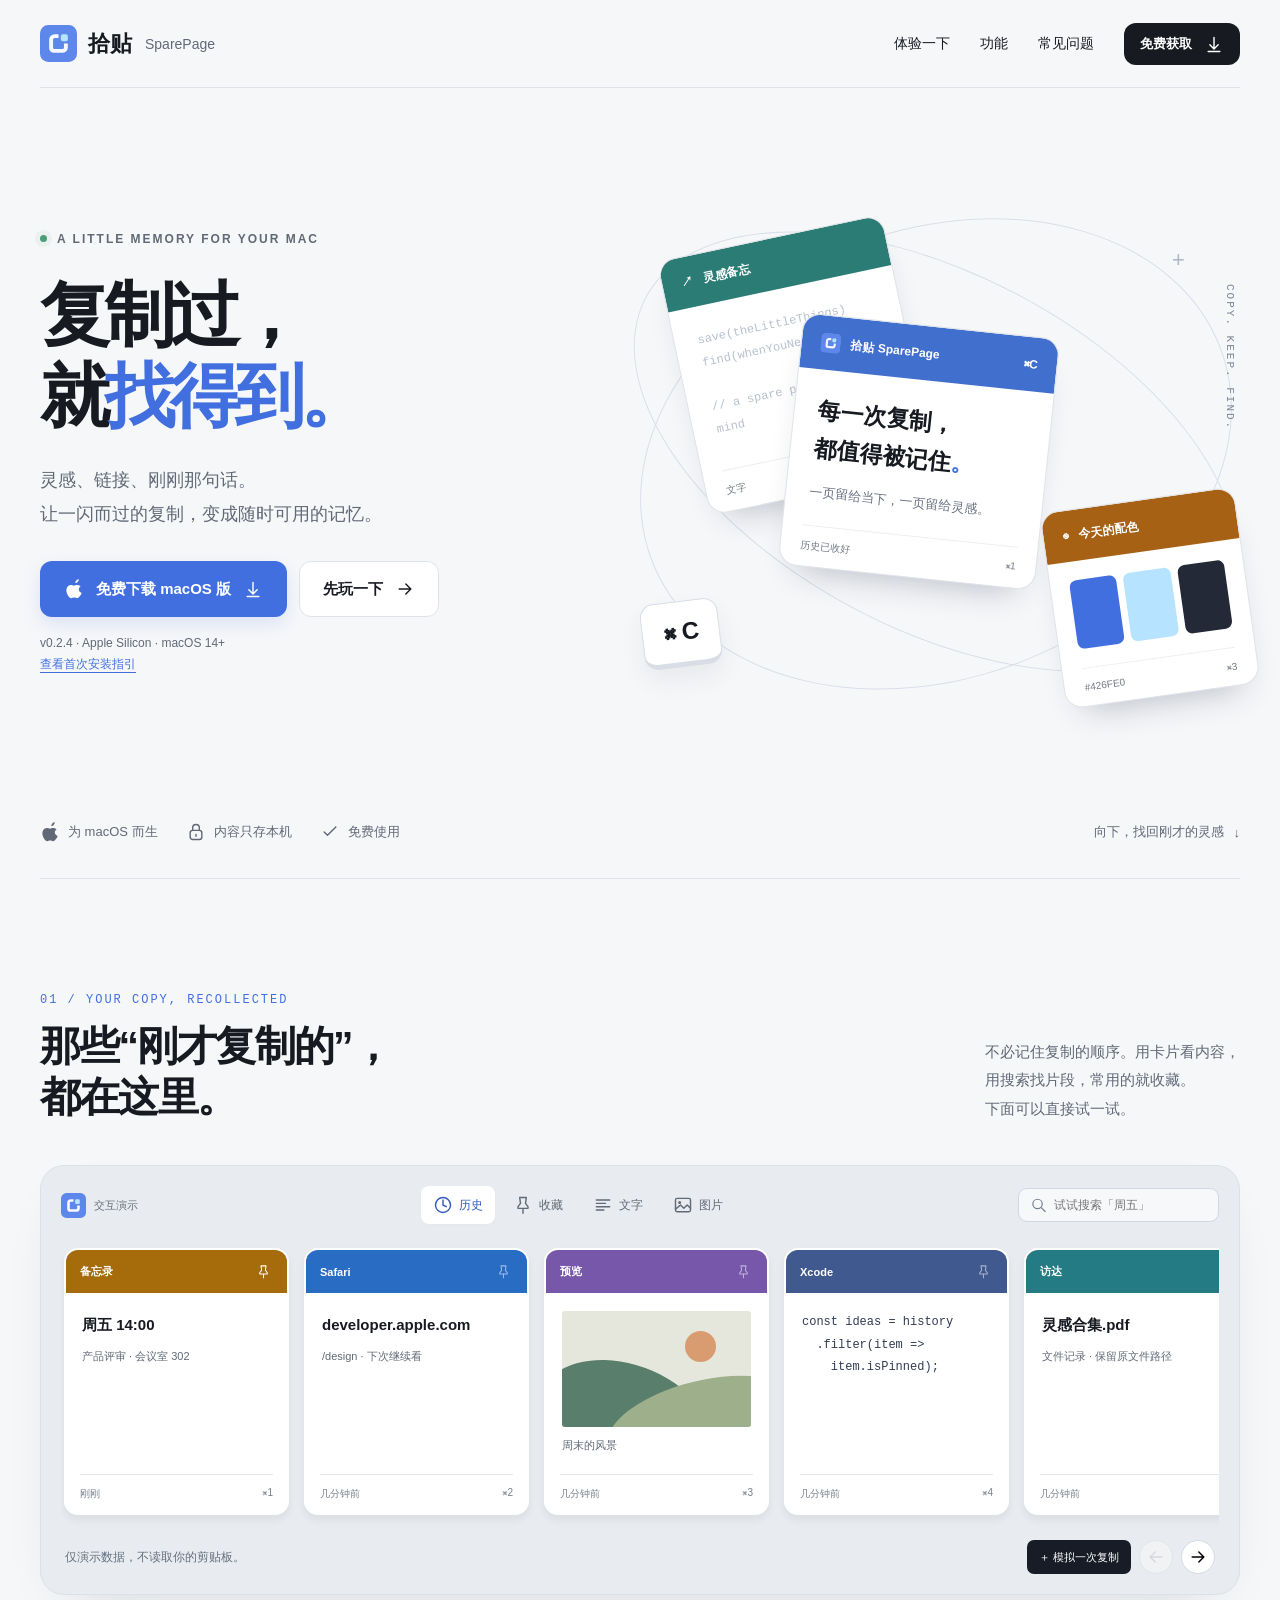
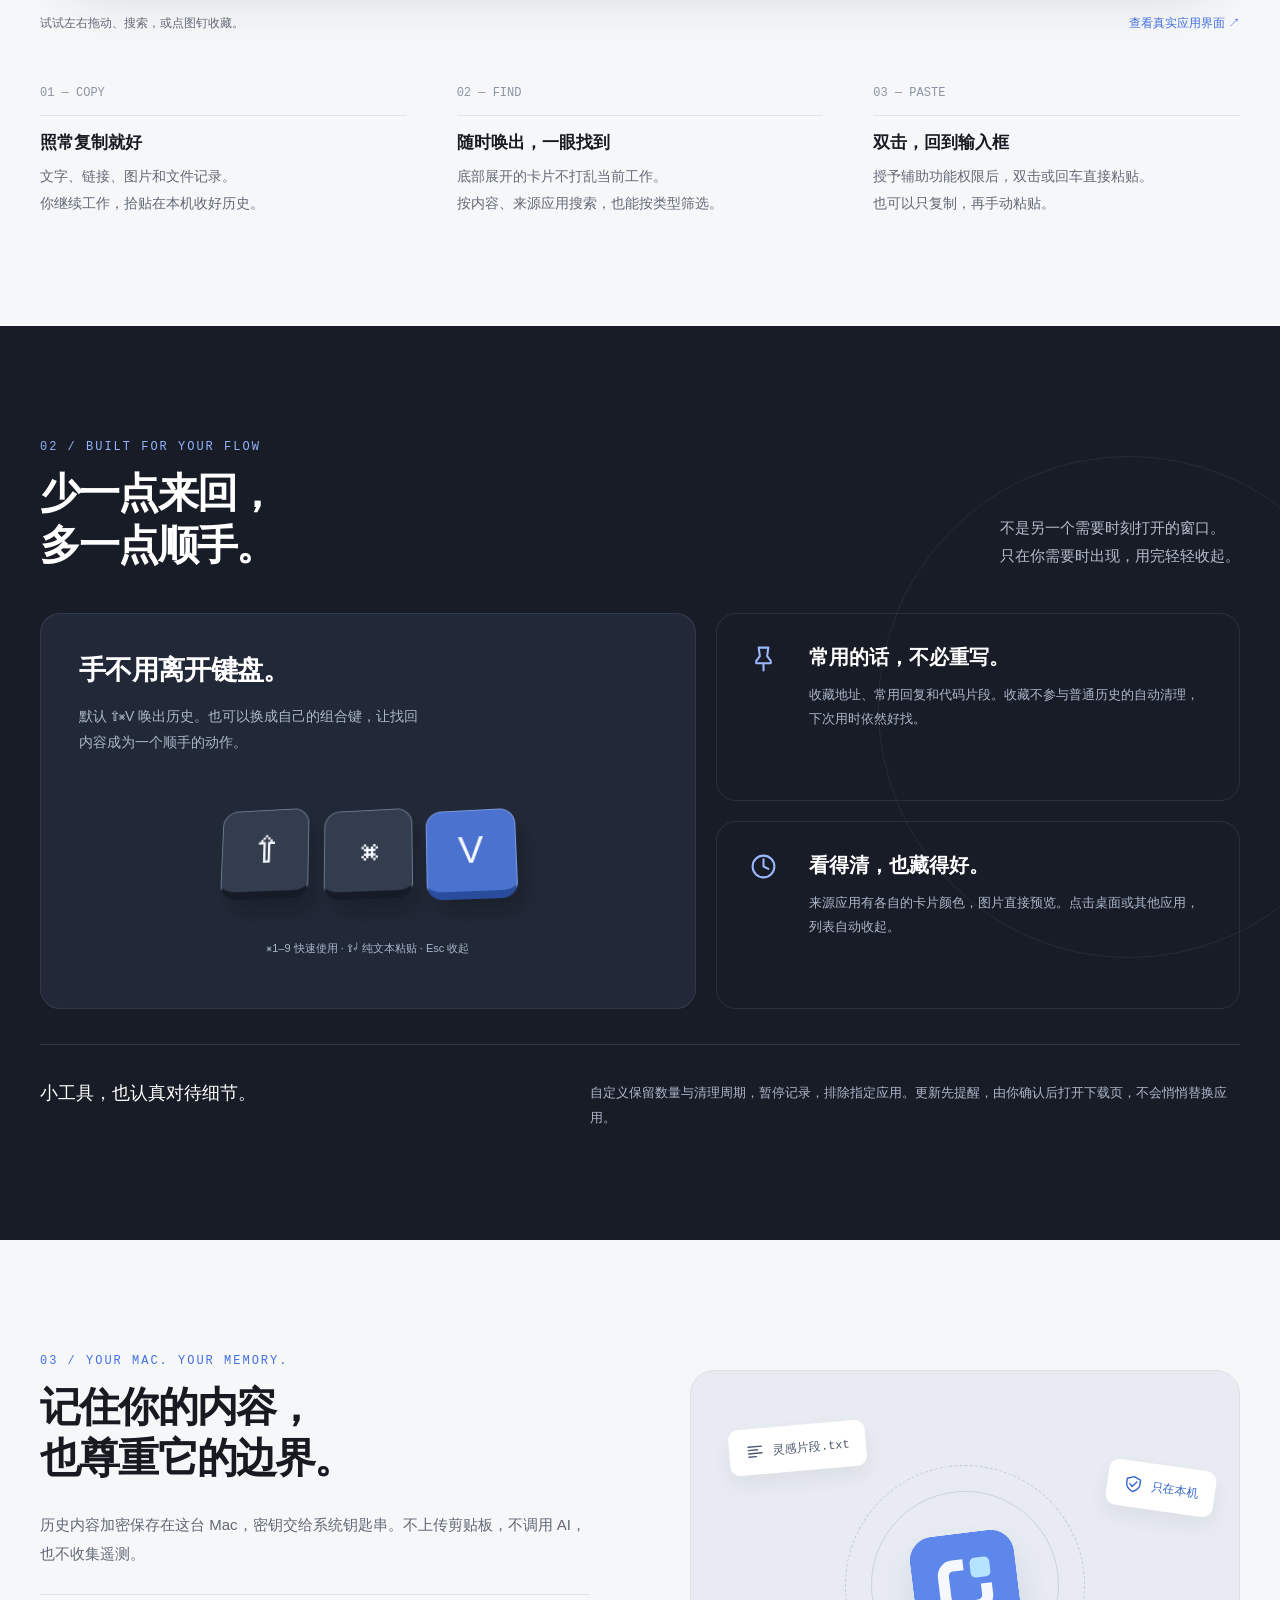
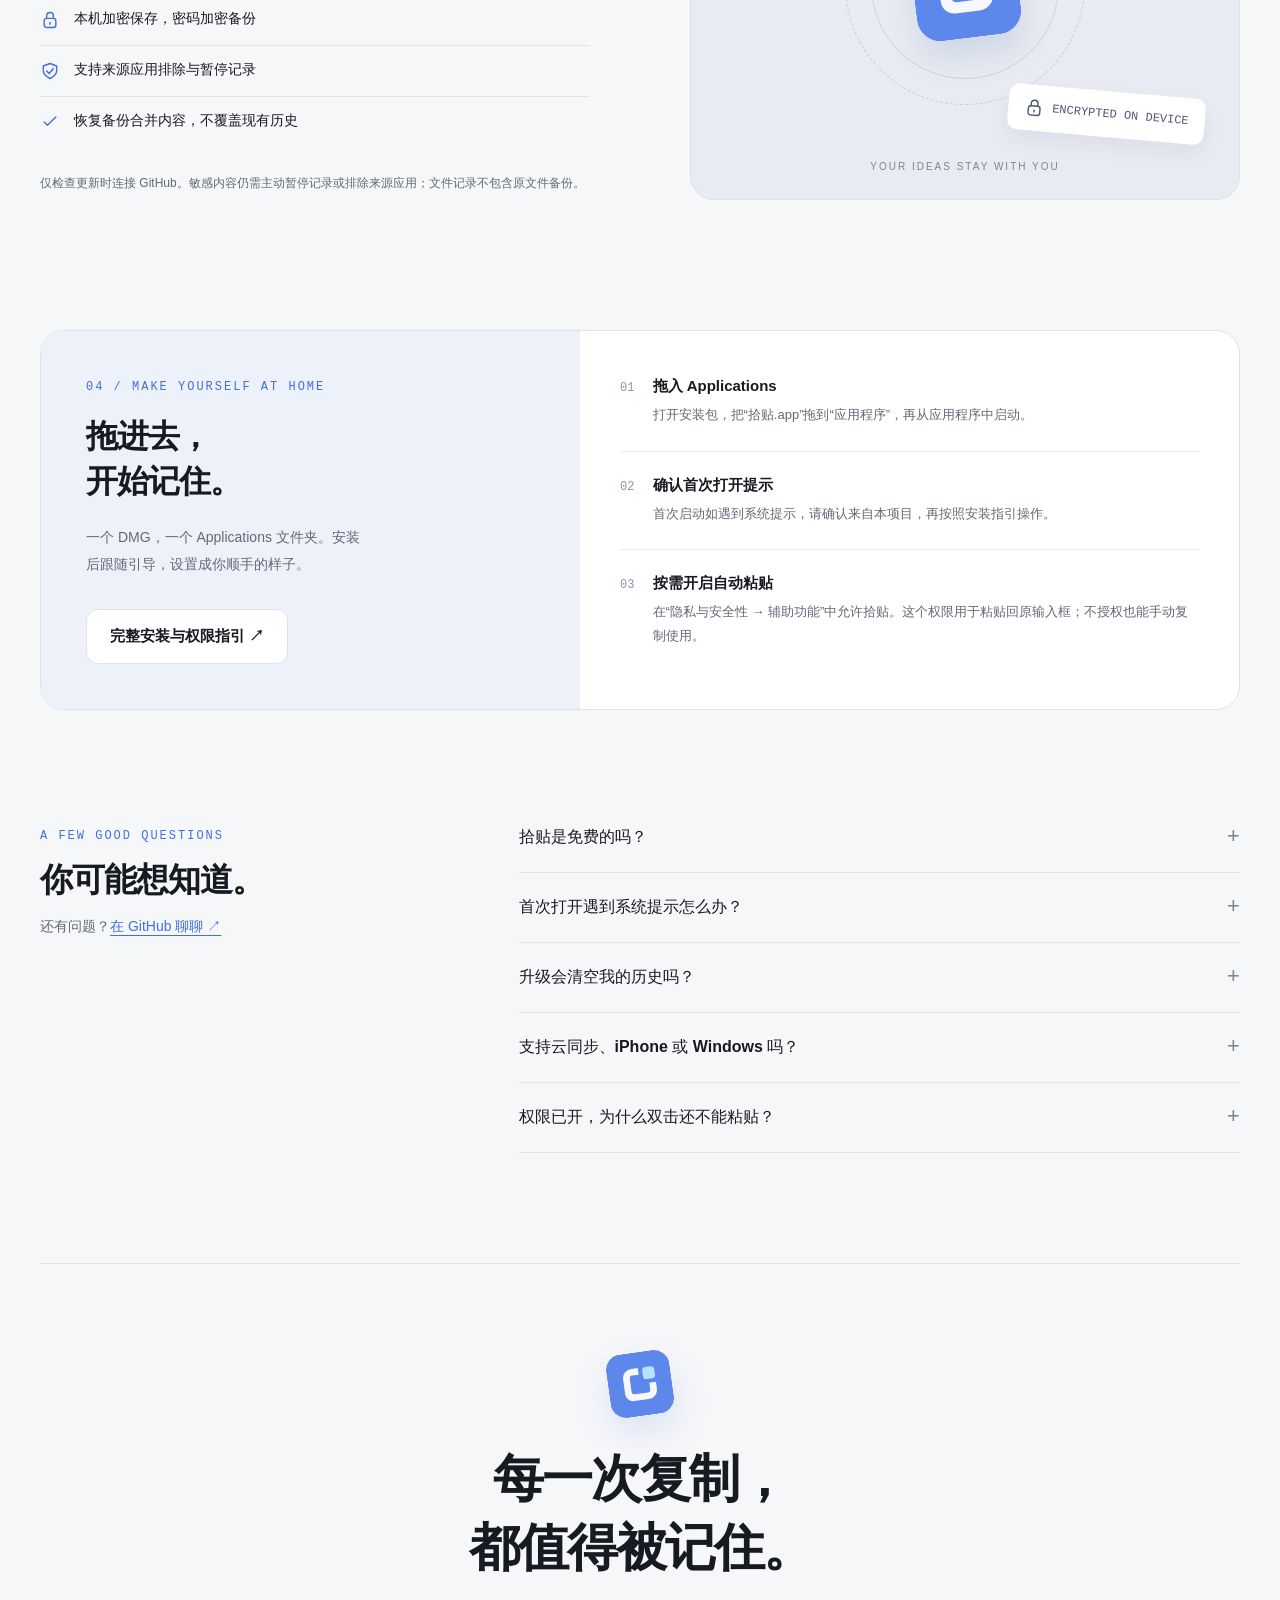
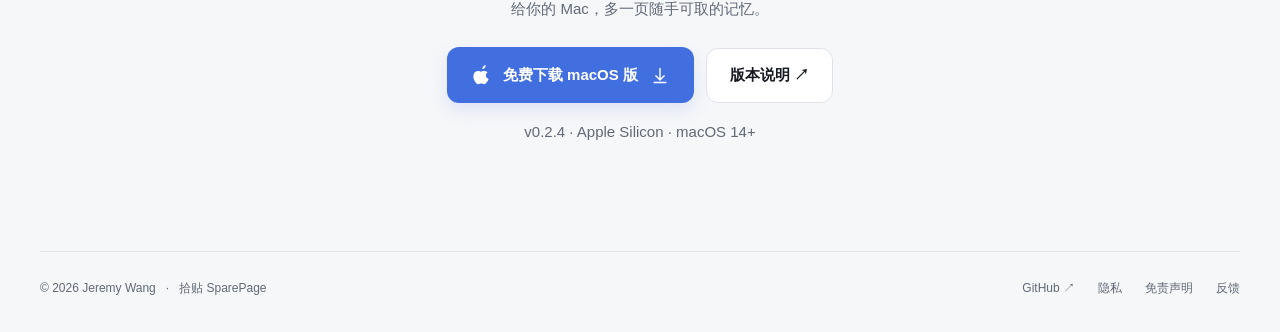
==== docs/index.html @ 0f896f2b "Organize website, brand assets and documentation into folders" ====
<!doctype html>
<html lang="zh-CN">
<head>
<meta charset="utf-8"><meta name="viewport" content="width=device-width,initial-scale=1">
<title>拾贴 SparePage — 每一次复制，都值得被记住。</title>
<meta name="description" content="拾贴 SparePage，一款免费的 macOS 剪贴板管理器。用底部卡片找回复制过的文字、链接、图片和文件，支持搜索、收藏、本机加密和快捷粘贴。">
<meta name="theme-color" content="#f6f7f9"><meta property="og:title" content="拾贴 SparePage — 复制过，就找得到。"><meta property="og:description" content="每一次复制，都值得被记住。免费的原生 macOS 剪贴板管理器。"><meta property="og:type" content="website">
<link rel="icon" type="image/svg+xml" href="./assets/brand/logo.svg">
<link rel="stylesheet" href="./assets/css/index.css">
</head>
<body>
<svg aria-hidden="true" style="position:absolute;width:0;height:0;overflow:hidden"><defs>
<symbol id="arrow" viewBox="0 0 24 24"><path d="M5 12h14m-6-6 6 6-6 6"/></symbol><symbol id="down" viewBox="0 0 24 24"><path d="M12 4v14m-5-5 5 5 5-5M5 21h14"/></symbol><symbol id="search" viewBox="0 0 24 24"><circle cx="10.5" cy="10.5" r="6.5"/><path d="m16 16 5 5"/></symbol><symbol id="pin" viewBox="0 0 24 24"><path d="m8 3 8 0-1 7 3 4v2H6v-2l3-4-1-7m4 13v6"/></symbol><symbol id="clock" viewBox="0 0 24 24"><circle cx="12" cy="12" r="9"/><path d="M12 6v6l4 2"/></symbol><symbol id="lock" viewBox="0 0 24 24"><rect x="5" y="10" width="14" height="11" rx="3"/><path d="M8 10V7a4 4 0 0 1 8 0v3m-4 5v2"/></symbol><symbol id="check" viewBox="0 0 24 24"><path d="m5 12 4 4L19 6"/></symbol><symbol id="text" viewBox="0 0 24 24"><path d="M4 6h16M4 10h11M4 14h16M4 18h9"/></symbol><symbol id="image" viewBox="0 0 24 24"><rect x="3" y="4" width="18" height="16" rx="2"/><circle cx="8" cy="9" r="1"/><path d="m3 17 6-5 4 4 4-4 4 4"/></symbol><symbol id="shield" viewBox="0 0 24 24"><path d="M12 3 4 6v6c0 5 8 9 8 9s8-4 8-9V6l-8-3Z"/><path d="m8 12 3 3 5-6"/></symbol><symbol id="apple" viewBox="0 0 24 24"><path stroke="none" fill="currentColor" d="M16.6 3.4c-.8 1-1.9 1.6-3 1.5-.1-1.2.4-2.4 1.1-3.2.8-.9 2-1.5 3-1.6.1 1.2-.3 2.4-1.1 3.3ZM20.9 17.7c-.5 1.1-.8 1.6-1.5 2.5-.9 1.3-2.1 2.9-3.7 2.9-1.3 0-1.7-.8-3.5-.8s-2.2.8-3.5.8c-1.5 0-2.7-1.5-3.6-2.8-2.6-3.7-2.9-8-1.3-10.4 1.1-1.7 2.9-2.7 4.6-2.7 1.4 0 2.4.8 3.5.8 1 0 2.7-1 4.5-.8 1.5.1 2.6.7 3.4 1.7-3 1.7-2.6 6.1 1.1 7.5Z"/></symbol></defs></svg>
<a class="skip" href="#main">跳到主要内容</a>
<header class="wrap"><nav aria-label="主导航"><a class="brand" href="#" aria-label="拾贴 SparePage 首页"><img src="./assets/brand/logo.svg" alt="" width="37" height="37">拾贴<span>SparePage</span></a><div class="nav-links"><a href="#experience">体验一下</a><a href="#features">功能</a><a href="#faq">常见问题</a><a class="button small dark" href="#download">免费获取 <svg class="icon"><use href="#down"/></svg></a></div></nav></header>
<main id="main">
<section class="wrap hero"><div><div class="eyebrow"><span class="dot"></span> A LITTLE MEMORY FOR YOUR MAC</div><h1>复制过，<br>就<em>找得到。</em></h1><p class="intro">灵感、链接、刚刚那句话。<br>让一闪而过的复制，变成随时可用的记忆。</p><div class="actions"><a class="button blue download-link" href="https://github.com/wlei24/sparepage-releases/releases/download/v0.2.4/SparePage-0.2.4-macOS-arm64.dmg"><svg class="icon"><use href="#apple"/></svg>免费下载 macOS 版<svg class="icon"><use href="#down"/></svg></a><a class="button ghost" href="#experience">先玩一下<svg class="icon"><use href="#arrow"/></svg></a></div><p class="micro">v0.2.4 · Apple Silicon · macOS 14+<br><a class="inline-link" href="#install">查看首次安装指引</a></p></div><div class="hero-art" aria-hidden="true"><div class="orbit"></div><div class="orbit two"></div><span class="cross a">+</span><span class="cross b">+</span><div class="floating-card card-back"><div class="cap">↗ &nbsp; 灵感备忘</div><div class="body">save(theLittleThings)<br>find(whenYouNeedThem)<br><br>// a spare page for your mind</div><div class="foot"><span>文字</span><span>刚刚</span></div></div><div class="floating-card card-front"><div class="cap"><img src="./assets/brand/logo.svg" alt="" width="20" height="20">拾贴 SparePage <span style="margin-left:auto">⌘C</span></div><div class="body"><strong>每一次复制，<br>都值得被记住<span class="blue-dot">。</span></strong><p>一页留给当下，一页留给灵感。</p></div><div class="foot"><span>历史已收好</span><span>⌘1</span></div></div><div class="floating-card card-color"><div class="cap">◉ &nbsp; 今天的配色</div><div class="swatches"><i></i><i></i><i></i></div><div class="foot"><span>#426FE0</span><span>⌘3</span></div></div><div class="keycap">⌘ <span>C</span></div><span class="orbit-note">COPY. KEEP. FIND.</span></div></section>
<div class="wrap hero-bottom"><div class="mini-row"><span><svg class="icon"><use href="#apple"/></svg>为 macOS 而生</span><span><svg class="icon"><use href="#lock"/></svg>内容只存本机</span><span><svg class="icon"><use href="#check"/></svg>免费使用</span></div><a class="scroll-link" href="#experience">向下，找回刚才的灵感 <span>↓</span></a></div>
<section class="wrap section" id="experience"><div class="section-head reveal"><div><span class="num">01 / YOUR COPY, RECOLLECTED</span><h2>那些“刚才复制的”，<br>都在这里。</h2></div><p>不必记住复制的顺序。用卡片看内容，<br>用搜索找片段，常用的就收藏。<br>下面可以直接试一试。</p></div>
<div class="playground reveal"><div class="demo-toolbar"><div class="demo-label"><img src="./assets/brand/logo.svg" alt="拾贴"><span>交互演示</span></div><div class="filter-group" role="group" aria-label="筛选演示记录"><button class="filter active" data-filter="all" aria-pressed="true"><svg class="icon"><use href="#clock"/></svg>历史</button><button class="filter" data-filter="pinned" aria-pressed="false"><svg class="icon"><use href="#pin"/></svg>收藏</button><button class="filter" data-filter="text" aria-pressed="false"><svg class="icon"><use href="#text"/></svg>文字</button><button class="filter" data-filter="image" aria-pressed="false"><svg class="icon"><use href="#image"/></svg>图片</button></div><label class="search"><svg class="icon"><use href="#search"/></svg><input id="demo-search" type="search" placeholder="试试搜索「周五」" aria-label="搜索演示内容" autocomplete="off"></label></div><div class="demo-track" id="demo-track" tabindex="0" aria-label="演示历史卡片，可左右滚动"></div><div class="demo-footer"><span id="demo-status" aria-live="polite">仅演示数据，不读取你的剪贴板。</span><div class="demo-next"><button class="try-copy" id="demo-copy">＋ 模拟一次复制</button><button class="round" id="demo-prev" aria-label="向左浏览卡片"><svg class="icon" style="transform:rotate(180deg)"><use href="#arrow"/></svg></button><button class="round" id="demo-next" aria-label="向右浏览卡片"><svg class="icon"><use href="#arrow"/></svg></button></div></div></div>
<div class="preview-links"><span>试试左右拖动、搜索，或点图钉收藏。</span><button class="view-image" id="show-screenshot">查看真实应用界面 ↗</button></div><div class="workflow"><div class="reveal"><div class="step-no">01 — COPY</div><h3>照常复制就好</h3><p>文字、链接、图片和文件记录。<br>你继续工作，拾贴在本机收好历史。</p></div><div class="reveal"><div class="step-no">02 — FIND</div><h3>随时唤出，一眼找到</h3><p>底部展开的卡片不打乱当前工作。<br>按内容、来源应用搜索，也能按类型筛选。</p></div><div class="reveal"><div class="step-no">03 — PASTE</div><h3>双击，回到输入框</h3><p>授予辅助功能权限后，双击或回车直接粘贴。<br>也可以只复制，再手动粘贴。</p></div></div></section>
<section class="night section" id="features"><div class="wrap"><div class="section-head reveal"><div><span class="num">02 / BUILT FOR YOUR FLOW</span><h2>少一点来回，<br>多一点顺手。</h2></div><p>不是另一个需要时刻打开的窗口。<br>只在你需要时出现，用完轻轻收起。</p></div><div class="feature-grid"><div class="feature-big reveal"><h3>手不用离开键盘。</h3><p>默认 ⇧⌘V 唤出历史。也可以换成自己的组合键，让找回内容成为一个顺手的动作。</p><div class="shortcut-art" aria-label="Shift Command V"><kbd>⇧</kbd><kbd>⌘</kbd><kbd>V</kbd></div><p class="feature-caption">⌘1–9 快速使用 · ⇧↵ 纯文本粘贴 · Esc 收起</p></div><div class="feature-small reveal"><svg class="icon"><use href="#pin"/></svg><div><h3>常用的话，不必重写。</h3><p>收藏地址、常用回复和代码片段。收藏不参与普通历史的自动清理，下次用时依然好找。</p></div></div><div class="feature-small reveal"><svg class="icon"><use href="#clock"/></svg><div><h3>看得清，也藏得好。</h3><p>来源应用有各自的卡片颜色，图片直接预览。点击桌面或其他应用，列表自动收起。</p></div></div></div><div class="privacy-row reveal"><strong>小工具，也认真对待细节。</strong><p>自定义保留数量与清理周期，暂停记录，排除指定应用。更新先提醒，由你确认后打开下载页，不会悄悄替换应用。</p></div></div></section>
<section class="wrap section story" id="privacy"><div class="reveal"><span class="num">03 / YOUR MAC. YOUR MEMORY.</span><h2>记住你的内容，<br>也尊重它的边界。</h2><p>历史内容加密保存在这台 Mac，密钥交给系统钥匙串。不上传剪贴板，不调用 AI，也不收集遥测。</p><ul><li><svg class="icon"><use href="#lock"/></svg><span>本机加密保存，密码加密备份</span></li><li><svg class="icon"><use href="#shield"/></svg><span>支持来源应用排除与暂停记录</span></li><li><svg class="icon"><use href="#check"/></svg><span>恢复备份合并内容，不覆盖现有历史</span></li></ul><p style="font-size:12px">仅检查更新时连接 GitHub。敏感内容仍需主动暂停记录或排除来源应用；文件记录不包含原文件备份。</p></div><div class="story-art reveal" aria-hidden="true"><div class="safe-ring"><img src="./assets/brand/logo.svg" alt=""></div><div class="data-chip one"><svg class="icon"><use href="#text"/></svg>灵感片段.txt</div><div class="data-chip two"><svg class="icon"><use href="#lock"/></svg>ENCRYPTED ON DEVICE</div><div class="data-chip three"><svg class="icon"><use href="#shield"/></svg>只在本机</div><span class="safe-note">YOUR IDEAS STAY WITH YOU</span></div></section>
<section class="wrap section installation" id="install"><div class="install-panel reveal"><div class="install-title"><span class="num">04 / MAKE YOURSELF AT HOME</span><h2>拖进去，<br>开始记住。</h2><p>一个 DMG，一个 Applications 文件夹。安装后跟随引导，设置成你顺手的样子。</p><a class="button ghost" href="https://github.com/wlei24/sparepage-releases#安装与权限指引" target="_blank" rel="noopener">完整安装与权限指引 ↗</a></div><div class="install-steps"><div class="install-step"><span>01</span><div><h3>拖入 Applications</h3><p>打开安装包，把“拾贴.app”拖到“应用程序”，再从应用程序中启动。</p></div></div><div class="install-step"><span>02</span><div><h3>确认首次打开提示</h3><p>首次启动如遇到系统提示，请确认来自本项目，再按照安装指引操作。</p></div></div><div class="install-step"><span>03</span><div><h3>按需开启自动粘贴</h3><p>在“隐私与安全性 → 辅助功能”中允许拾贴。这个权限用于粘贴回原输入框；不授权也能手动复制使用。</p></div></div></div></div></section>
<section class="wrap section faq" id="faq"><div class="reveal"><span class="num">A FEW GOOD QUESTIONS</span><h2>你可能想知道。</h2><p style="font-size:14px;color:var(--muted)">还有问题？<a class="inline-link" href="https://github.com/wlei24/sparepage-releases/issues" target="_blank" rel="noopener">在 GitHub 聊聊 ↗</a></p></div><div class="faq-list reveal"><details><summary>拾贴是免费的吗？</summary><p>是的，拾贴可以免费使用。你可以直接下载安装，无需注册账号。当前支持 Apple Silicon（M 系列）Mac，最低要求 macOS 14。</p></details><details><summary>首次打开遇到系统提示怎么办？</summary><p>请从本官网或项目 GitHub 下载，并按<a class="inline-link" href="https://github.com/wlei24/sparepage-releases#安装与权限指引">安装指引</a>处理系统提示。如仍无法打开，可以在 GitHub 反馈。</p></details><details><summary>升级会清空我的历史吗？</summary><p>正常升级仅替换应用，不会清理历史、收藏或设置。内容仍按你设置的保留数量和期限管理。跨电脑或重装系统时，请导出密码加密备份再恢复，不要用清理工具删除数据目录和钥匙串。</p></details><details><summary>支持云同步、iPhone 或 Windows 吗？</summary><p>目前专注于 macOS 本机使用，没有云同步、iPhone 或 Windows 版本。数据迁移可通过密码加密备份完成；文件记录中的原文件需要另行保存和迁移。</p></details><details><summary>权限已开，为什么双击还不能粘贴？</summary><p>先点击目标输入框，再唤出拾贴。确认设置中的“直接粘贴”已开，且拾贴自身显示“辅助功能已授权”。如果更新后授权状态不一致，可按<a class="inline-link" href="https://github.com/wlei24/sparepage-releases#已开启权限但双击还是没反应">排查指引</a>重新添加当前应用。部分受保护的输入框不支持模拟粘贴。</p></details></div></section>
<section class="download wrap" id="download"><img src="./assets/brand/logo.svg" alt="拾贴 Logo" width="64" height="64"><h2>每一次复制，<br>都值得被记住。</h2><p>给你的 Mac，多一页随手可取的记忆。</p><div class="actions"><a class="button blue download-link" href="https://github.com/wlei24/sparepage-releases/releases/download/v0.2.4/SparePage-0.2.4-macOS-arm64.dmg"><svg class="icon"><use href="#apple"/></svg>免费下载 macOS 版<svg class="icon"><use href="#down"/></svg></a><a class="button ghost" href="https://github.com/wlei24/sparepage-releases/releases/latest" target="_blank" rel="noopener">版本说明 ↗</a></div><p class="micro">v0.2.4 · Apple Silicon · macOS 14+</p></section>
</main><footer class="wrap footer"><span>© 2026 Jeremy Wang &nbsp; · &nbsp; 拾贴 SparePage</span><div class="footer-links"><a href="https://github.com/wlei24/sparepage-releases" target="_blank" rel="noopener">GitHub ↗</a><a href="#privacy">隐私</a><a href="https://github.com/wlei24/sparepage-releases#免责声明" target="_blank" rel="noopener">免责声明</a><a href="https://github.com/wlei24/sparepage-releases/issues" target="_blank" rel="noopener">反馈</a></div></footer>
<dialog id="screenshot-dialog" aria-labelledby="screenshot-title"><header><span id="screenshot-title">拾贴真实界面 · 独立演示数据</span><button id="close-screenshot" aria-label="关闭界面大图">关闭 ✕</button></header><img src="./assets/screenshots/feature-history.png" alt="拾贴底部历史面板，按来源应用分色显示文字、链接、文件和图片卡片" width="1919" height="339"></dialog>
<script src="./assets/js/index.js"></script>
</body></html>
---- docs/assets/css/index.css ----
:root{--paper:#f6f7f9;--ink:#171a21;--muted:#616976;--blue:#426fe0;--line:#dfe3e9;--dark:#171c26;--ease:cubic-bezier(.2,.7,.2,1)}*{box-sizing:border-box}html{scroll-behavior:smooth;scroll-padding-top:100px}html{overflow-x:hidden}body{margin:0;overflow-x:hidden;background:var(--paper);color:var(--ink);font-family:Inter,-apple-system,BlinkMacSystemFont,"SF Pro Display","PingFang SC","Microsoft YaHei",sans-serif;-webkit-font-smoothing:antialiased}a{color:inherit;text-decoration:none}button,input{font:inherit}button,a,input,summary{-webkit-tap-highlight-color:transparent}button{cursor:pointer}button:focus-visible,a:focus-visible,input:focus-visible,summary:focus-visible{outline:3px solid #8dafff;outline-offset:5px}::selection{background:#b6d3ff;color:#111}svg.icon{width:20px;height:20px;fill:none;stroke:currentColor;stroke-width:1.7;stroke-linecap:round;stroke-linejoin:round;vertical-align:middle}.wrap{width:min(1240px,calc(100% - 80px));margin:auto}.skip{position:fixed;top:-80px;left:20px;z-index:30;background:white;padding:12px}.skip:focus{top:15px}nav{height:88px;display:flex;align-items:center;justify-content:space-between;border-bottom:1px solid var(--line);gap:24px}.brand{display:flex;align-items:center;gap:11px;font-size:22px;font-weight:750;letter-spacing:-.5px}.brand img{width:37px;height:37px}.brand span{font-size:14px;letter-spacing:0;font-weight:500;color:var(--muted);margin-left:3px}.nav-links{display:flex;align-items:center;gap:30px;font-size:14px}.nav-links>a:not(.button):hover{color:var(--blue)}.button{display:inline-flex;align-items:center;justify-content:center;gap:12px;padding:17px 23px;border:1px solid transparent;border-radius:12px;font-size:15px;font-weight:650;transition:transform .2s,background .2s;white-space:nowrap}.button:hover{transform:translateY(-3px)}.button.blue{background:var(--blue);color:white;box-shadow:0 7px 18px #426fe025}.button.ghost{background:white;border-color:var(--line)}.button.small{padding:10px 15px;font-size:13px}.button.dark{background:var(--ink);color:white}.eyebrow{display:flex;align-items:center;gap:10px;font-size:12px;letter-spacing:2px;text-transform:uppercase;font-weight:650;color:var(--muted)}.dot{width:7px;height:7px;display:inline-block;border-radius:50%;background:#4d9b77;box-shadow:0 0 0 5px #4d9b7712}.hero{min-height:710px;padding:82px 0 50px;display:grid;grid-template-columns:.97fr 1.03fr;align-items:center;gap:20px}.hero h1{font-size:clamp(54px,5.5vw,82px);line-height:1.16;letter-spacing:-5px;margin:28px 0 26px;font-weight:760}.hero h1 em{font-style:normal;color:var(--blue)}.hero .intro{font-size:18px;line-height:1.9;color:var(--muted);max-width:420px;margin-bottom:30px}.actions{display:flex;align-items:center;gap:12px;flex-wrap:wrap}.micro{font-size:12px;color:var(--muted);line-height:1.7;margin-top:16px}.hero-art{position:relative;min-height:500px;isolation:isolate}.orbit{position:absolute;inset:20px 0 30px;border:1px solid #d9dfe9;border-radius:50%;transform:rotate(-20deg);z-index:-2}.orbit.two{inset:65px -25px 80px;transform:rotate(28deg)}.cross{position:absolute;color:#aeb7c7;font:22px monospace}.cross.a{top:40px;right:55px}.cross.b{bottom:45px;left:20px}.floating-card{position:absolute;background:white;border:1px solid #e0e3e9;border-radius:18px;box-shadow:0 20px 35px -20px #17243d50;overflow:hidden;width:258px;transition:transform .5s var(--ease)}.floating-card .cap{padding:17px 19px;color:white;font-size:12px;display:flex;align-items:center;gap:10px;font-weight:650}.floating-card .body{padding:23px;min-height:150px;font-size:17px;line-height:1.65}.floating-card .foot{font-size:10px;color:#727985;border-top:1px solid #eceef2;margin:0 20px;padding:13px 0;display:flex;justify-content:space-between}.card-back{top:26px;left:8%;transform:rotate(-12deg);width:230px}.card-back .cap{background:#2b7c74}.card-back .body{height:166px;color:#b6c0ce;font:12px/1.9 monospace}.card-front{top:116px;left:26%;transform:rotate(6deg);z-index:3;animation:float 7s ease-in-out infinite}.card-front .cap{background:#416fce}.card-front .body strong{font-size:23px;display:block;margin-bottom:13px}.card-front .body p{font-size:13px;margin:0;color:#687080}.card-front .body .blue-dot{color:var(--blue)}.card-color{right:-8px;bottom:12px;width:196px;transform:rotate(-8deg);z-index:4}.card-color .cap{background:#a76114}.swatches{display:flex;gap:7px;padding:19px}.swatches i{height:69px;flex:1;border-radius:7px;background:#426fe0}.swatches i:nth-child(2){background:#b6e3ff}.swatches i:nth-child(3){background:#232936}.keycap{position:absolute;bottom:42px;left:10px;z-index:5;display:flex;align-items:center;gap:7px;transform:rotate(-7deg);background:#fff;border:1px solid #d9dee6;border-bottom:5px solid #d9dee6;padding:16px 20px;border-radius:14px;box-shadow:0 12px 25px #26324712;font-size:24px;font-weight:650}.orbit-note{position:absolute;right:4px;top:75px;font:11px monospace;letter-spacing:2px;color:#7b8595;writing-mode:vertical-rl}.hero-bottom{display:flex;gap:40px;align-items:center;justify-content:space-between;padding:24px 0 36px;border-bottom:1px solid var(--line);color:var(--muted);font-size:13px}.hero-bottom .mini-row{display:flex;gap:28px}.mini-row span{display:flex;align-items:center;gap:8px}.scroll-link{display:flex;align-items:center;gap:10px}.scroll-link:hover{color:var(--blue)}.section{padding:110px 0}.section-head{display:flex;align-items:end;justify-content:space-between;gap:30px;margin-bottom:42px}.section-head h2,.story h2{font-size:clamp(32px,3.2vw,48px);letter-spacing:-1.8px;line-height:1.25;margin:14px 0 0}.section-head p{color:var(--muted);line-height:1.9;font-size:15px;max-width:360px;margin:0}.num{font:12px monospace;color:var(--blue);letter-spacing:2px}.playground{background:#e8ebef;border:1px solid #dce1e8;border-radius:24px;padding:20px;box-shadow:0 22px 55px -35px #1c2a4540}.demo-toolbar{display:flex;align-items:center;justify-content:space-between;gap:15px;margin-bottom:20px}.demo-label{display:flex;align-items:center;gap:8px;color:#68717f;font-size:11px;white-space:nowrap}.demo-label img{width:25px;height:25px}.filter-group{display:flex;align-items:center;gap:6px}.filter{border:0;background:transparent;color:#616a77;padding:9px 12px;border-radius:8px;font-size:12px;display:inline-flex;align-items:center;gap:6px}.filter.active{background:white;color:#315bc0;box-shadow:0 2px 4px #00000004}.search{background:#f7f8fa;border:1px solid #d1d8e3;border-radius:9px;display:flex;align-items:center;padding:0 11px;gap:7px;color:#758092;max-width:210px}.search input{background:none;border:0;outline:none;min-width:0;width:100%;padding:9px 0;font-size:12px;color:var(--ink)}.demo-track{display:flex;gap:15px;overflow-x:auto;scrollbar-width:none;cursor:grab;padding:4px 3px 17px;min-height:270px;user-select:none;touch-action:pan-x}.demo-track::-webkit-scrollbar{display:none}.demo-track.dragging{cursor:grabbing}.demo-card{flex:0 0 225px;background:white;border-radius:14px;overflow:hidden;box-shadow:0 5px 9px #151a2510;display:flex;flex-direction:column;border:2px solid transparent;transition:transform .2s,border-color .2s;position:relative}.demo-card:hover{transform:translateY(-3px);border-color:var(--card)}.demo-card.hidden{display:none}.demo-cap{padding:12px 14px;background:var(--card);color:white;font-size:11px;display:flex;justify-content:space-between;align-items:center;font-weight:650}.pin{background:none;border:0;padding:2px;color:inherit;opacity:.55;display:flex;align-items:center}.pin[aria-pressed=true]{opacity:1}.pin .icon{width:15px;height:15px}.demo-body{padding:18px 16px;flex:1;min-height:155px;font-size:15px;line-height:1.8;overflow-wrap:anywhere}.demo-body small{font-size:11px;color:var(--muted);display:block;margin-top:9px}.demo-body pre{font:12px/1.85 ui-monospace,SFMono-Regular,monospace;margin:0;white-space:pre-wrap;color:#323b53}.demo-foot{margin:0 14px;padding:12px 0;border-top:1px solid #e4e7ec;font-size:10px;color:#77808a;display:flex;justify-content:space-between}.demo-footer{display:flex;justify-content:space-between;align-items:center;gap:20px;font-size:12px;color:#647080;padding:8px 4px 0}.demo-next{display:flex;gap:8px}.round{width:34px;height:34px;background:white;border:1px solid #d4dbe5;border-radius:50%;display:grid;place-items:center}.round:disabled{opacity:.35;cursor:default}.demo-empty{margin:auto;text-align:center;font-size:14px;color:var(--muted);padding:50px 0}.try-copy{border:0;background:var(--dark);color:white;font-size:11px;border-radius:7px;padding:8px 12px}.preview-links{display:flex;justify-content:space-between;align-items:center;margin-top:20px;font-size:12px;color:var(--muted)}.preview-links a{display:flex;gap:7px;align-items:center;color:var(--blue)}.workflow{display:grid;grid-template-columns:repeat(3,1fr);gap:50px;margin-top:54px}.workflow h3{font-size:17px;margin:15px 0 9px}.workflow p{font-size:14px;color:var(--muted);line-height:1.9;margin:0}.step-no{font:12px monospace;color:#8a94a3;border-bottom:1px solid var(--line);padding-bottom:15px}.night{background:var(--dark);color:white;position:relative;overflow:hidden}.night:before{content:"";position:absolute;right:-100px;top:130px;width:500px;height:500px;border:1px solid #ffffff10;border-radius:50%;pointer-events:none}.night .eyebrow{color:#a9b2c2}.night .section-head p{color:#b6becd}.night .num{color:#94b2ff}.feature-grid{display:grid;grid-template-columns:1.25fr 1fr;gap:20px}.feature-big{border:1px solid #ffffff15;background:#212837;border-radius:20px;padding:38px;grid-row:span 2;overflow:hidden}.feature-big h3{font-size:27px;margin:0 0 15px;letter-spacing:-.7px}.feature-big p{font-size:14px;line-height:1.9;color:#adb8ca;max-width:340px}.shortcut-art{display:flex;gap:13px;justify-content:center;align-items:center;padding:38px 0 24px;perspective:900px}.shortcut-art kbd{display:grid;place-items:center;width:90px;height:92px;background:#343d4e;border:1px solid #69778f;border-bottom:8px solid #151c28;color:#f7f9ff;border-radius:16px;font:38px -apple-system,sans-serif;transform:rotateX(15deg) rotateY(-10deg);box-shadow:8px 15px 20px #0003;transition:transform .25s}.shortcut-art:hover kbd{transform:translateY(-8px) rotateX(0deg)}.shortcut-art kbd:last-child{background:#4a72ce;border-color:#7c9ae0;border-bottom-color:#294c9c}.feature-caption{font-size:11px!important;text-align:center;max-width:none!important;margin-top:14px!important;color:#aab7cb!important}.feature-small{padding:30px 32px;border:1px solid #ffffff15;border-radius:20px;display:grid;grid-template-columns:40px 1fr;gap:20px}.feature-small>svg{color:#9bb8ff;width:29px!important;height:29px!important}.feature-small h3{font-size:20px;margin:0 0 12px}.feature-small p{font-size:13px;color:#adb8ca;line-height:1.9;margin:0}.privacy-row{display:flex;align-items:start;justify-content:space-between;gap:40px;border-top:1px solid #ffffff20;padding-top:36px;margin-top:35px}.privacy-row strong{font-size:18px;font-weight:550;white-space:nowrap}.privacy-row p{font-size:13px;line-height:1.9;color:#adb8ca;max-width:650px;margin:0}.story{display:grid;grid-template-columns:1fr 1fr;gap:100px;align-items:center}.story p{color:var(--muted);font-size:15px;line-height:1.95;margin:25px 0}.story ul{list-style:none;padding:0;margin:26px 0 0}.story li{padding:15px 0;border-top:1px solid var(--line);display:flex;gap:14px;font-size:14px}.story li svg{color:var(--blue);flex-shrink:0}.story-art{background:#e8ebf1;border:1px solid #dde2ea;min-height:430px;border-radius:24px;display:flex;align-items:center;justify-content:center;position:relative;overflow:hidden}.safe-ring{width:240px;height:240px;border:1px dashed #c0cadb;border-radius:50%;display:grid;place-items:center;position:relative}.safe-ring:before{content:"";position:absolute;inset:25px;border:1px solid #cbd3e0;border-radius:50%}.safe-ring img{width:105px;height:105px;box-shadow:0 18px 30px #3e65ba25;border-radius:24px;transform:rotate(-7deg)}.data-chip{position:absolute;display:flex;align-items:center;gap:8px;background:white;padding:13px 16px;border-radius:10px;box-shadow:0 9px 20px #182c5010;font:12px ui-monospace,monospace;color:#4d5970}.data-chip.one{top:54px;left:38px;transform:rotate(-5deg)}.data-chip.two{right:34px;bottom:62px;transform:rotate(5deg)}.data-chip.three{top:94px;right:24px;transform:rotate(8deg);color:#3667cc}.safe-note{position:absolute;bottom:27px;font-size:10px;color:#7b8597;letter-spacing:2px}.installation{padding-top:0}.install-panel{display:grid;grid-template-columns:.9fr 1.1fr;background:white;border:1px solid var(--line);border-radius:24px;overflow:hidden}.install-title{padding:45px;background:#edf1fa}.install-title h2{font-size:32px;letter-spacing:-1px;line-height:1.4;margin:20px 0}.install-title p{font-size:14px;line-height:1.9;color:var(--muted);max-width:280px}.install-title .button{margin-top:18px}.install-steps{padding:22px 40px}.install-step{display:flex;gap:18px;padding:24px 0;border-bottom:1px solid #e8ebf0}.install-step:last-child{border:0}.install-step>span{font:12px monospace;color:#8996ad;padding-top:4px}.install-step h3{font-size:15px;margin:0 0 7px}.install-step p{font-size:13px;line-height:1.8;color:var(--muted);margin:0}.inline-link{color:var(--blue);text-decoration:underline;text-underline-offset:4px}.faq{display:grid;grid-template-columns:.7fr 1.3fr;gap:90px;padding-top:5px}.faq h2{font-size:33px;letter-spacing:-1px;margin:15px 0}.faq-list details{border-bottom:1px solid var(--line);padding:22px 0}.faq-list details:first-child{padding-top:0}.faq-list summary{font-size:16px;font-weight:580;cursor:pointer;list-style:none;display:flex;align-items:center;justify-content:space-between;gap:22px}.faq-list summary::-webkit-details-marker{display:none}.faq-list summary:after{content:"+";font:22px monospace;color:#7b8799}.faq-list details[open] summary:after{content:"−"}.faq-list p{font-size:14px;line-height:1.9;color:var(--muted);max-width:600px;margin:16px 0 0}.download{padding:88px 0 78px;text-align:center;border-top:1px solid var(--line);position:relative;overflow:hidden}.download>img{width:64px;height:64px;transform:rotate(-8deg);box-shadow:0 15px 35px #426fe025;border-radius:16px}.download h2{font-size:clamp(36px,4vw,58px);letter-spacing:-2px;margin:25px 0 17px}.download p{font-size:15px;color:var(--muted);margin-bottom:28px}.download .actions{justify-content:center}.footer{border-top:1px solid var(--line);padding:28px 0 35px;display:flex;align-items:center;justify-content:space-between;gap:20px;font-size:12px;color:var(--muted)}.footer-links{display:flex;gap:23px}.footer a:hover{color:var(--blue)}.reveal{opacity:1}.js-motion .reveal{opacity:0;transform:translateY(22px);transition:opacity .7s var(--ease),transform .7s var(--ease)}.js-motion .reveal.in{opacity:1;transform:none}dialog{max-width:min(94vw,1400px);border:1px solid #d5dce7;border-radius:16px;padding:18px;background:#f7f8fa;box-shadow:0 30px 100px #0005}dialog::backdrop{background:#101827b8;backdrop-filter:blur(8px)}dialog img{display:block;max-width:100%;height:auto;margin:18px 0 5px}dialog header{display:flex;align-items:center;justify-content:space-between;font-size:13px;gap:30px}dialog header button{border:0;border-radius:8px;padding:7px;background:#e4e9f1;color:#303b50}.view-image{border:0;background:transparent;color:var(--blue);font-size:12px;cursor:pointer;padding:0}.landscape{width:100%;height:116px;background:#e6e7dc;position:relative;overflow:hidden;border-radius:3px}.landscape:before{content:"";width:170px;height:105px;background:#597f6c;position:absolute;border-radius:55% 60% 0 0;bottom:-42px;left:-22px;transform:rotate(16deg)}.landscape:after{content:"";width:190px;height:80px;background:#9eaf8b;position:absolute;right:-45px;bottom:-34px;border-radius:70% 80% 0 0;transform:rotate(-16deg)}.sun{position:absolute;right:35px;top:20px;width:31px;height:31px;border-radius:50%;background:#d99c70}@keyframes float{0%,100%{transform:translateY(0) rotate(6deg)}50%{transform:translateY(-12px) rotate(4deg)}}@media(min-width:1500px){.hero h1{font-size:82px}}@media(max-width:1050px){.wrap{width:calc(100% - 48px)}.hero{min-height:640px;padding-top:55px;gap:0}.hero h1{font-size:62px}.hero-art{transform:scale(.85);transform-origin:center right;margin-left:-60px}.hero .intro{font-size:16px}.story{gap:45px}.nav-links{gap:20px}.feature-big{padding:28px}.feature-small{padding:25px}.demo-label span{display:none}}@media(max-width:760px){.wrap{width:calc(100% - 36px)}nav{height:74px}.brand{font-size:20px}.brand span{display:none}.nav-links{gap:14px}.nav-links>a:not(.button){display:none}.hero{display:block;padding-top:50px;min-height:0}.hero h1{font-size:62px;letter-spacing:-3px;margin-top:22px}.hero .intro{max-width:440px;font-size:16px}.hero-art{height:455px;min-height:455px;max-width:500px;margin:20px auto -15px;transform:scale(.92);transform-origin:center}.hero-bottom{font-size:11px;padding:18px 0 24px;gap:20px}.hero-bottom .mini-row{gap:18px;flex-wrap:wrap}.scroll-link{display:none}.section{padding:72px 0}.section-head{display:block;margin-bottom:28px}.section-head p{margin-top:20px}.section-head h2,.story h2{font-size:34px;letter-spacing:-1px}.demo-toolbar{flex-wrap:wrap;gap:12px}.demo-label{display:none}.filter-group{order:2;width:100%;justify-content:center}.filter{padding:8px 9px;white-space:nowrap}.filter .icon{flex-shrink:0;width:17px;height:17px}.search{max-width:none;width:100%;height:40px}.playground{padding:14px;border-radius:18px}.demo-card{flex-basis:218px}.demo-footer{font-size:10px;gap:12px;display:grid;grid-template-columns:1fr auto}.demo-footer>span{grid-column:1/-1}.try-copy{justify-self:start;white-space:nowrap}.demo-footer>span{max-width:190px;line-height:1.6}.preview-links{font-size:11px;gap:12px}.workflow{grid-template-columns:1fr;gap:26px;margin-top:38px}.step-no{padding-bottom:10px}.workflow h3{margin-top:12px}.feature-grid{grid-template-columns:1fr}.feature-big{grid-row:auto;padding:28px}.feature-small{padding:25px}.shortcut-art{padding:25px 0 15px}.shortcut-art kbd{width:76px;height:80px;font-size:32px}.privacy-row{display:block;margin-top:26px;padding-top:26px}.privacy-row p{margin-top:15px}.story{display:flex;flex-direction:column-reverse;gap:35px}.story-art{width:100%;min-height:350px}.story li{font-size:13px}.install-panel{grid-template-columns:1fr}.installation{padding-top:0}.install-title{padding:30px}.install-title h2{font-size:29px}.install-steps{padding:10px 25px}.faq{display:block;padding-top:0}.faq-list{margin-top:30px}.faq-list summary{font-size:15px}.download{padding:60px 0}.download h2{font-size:36px;letter-spacing:-1.5px}.footer{display:block;font-size:11px;line-height:1.8}.footer-links{margin-top:16px;gap:20px;flex-wrap:wrap}.data-chip.one{left:18px}.data-chip.two{right:16px}.data-chip.three{right:12px}.eyebrow{font-size:10px}.button{padding:15px 19px;font-size:14px}}@media(max-width:380px){.hero h1{font-size:53px}.hero-art{transform:scale(.8);margin-left:-20px;margin-right:-20px}.hero-bottom .mini-row{gap:12px}.filter{padding:8px 9px}.shortcut-art{gap:9px}}@media(prefers-reduced-motion:reduce){html{scroll-behavior:auto}*,*:before,*:after{animation:none!important;transition:none!important}.js-motion .reveal{opacity:1;transform:none}}
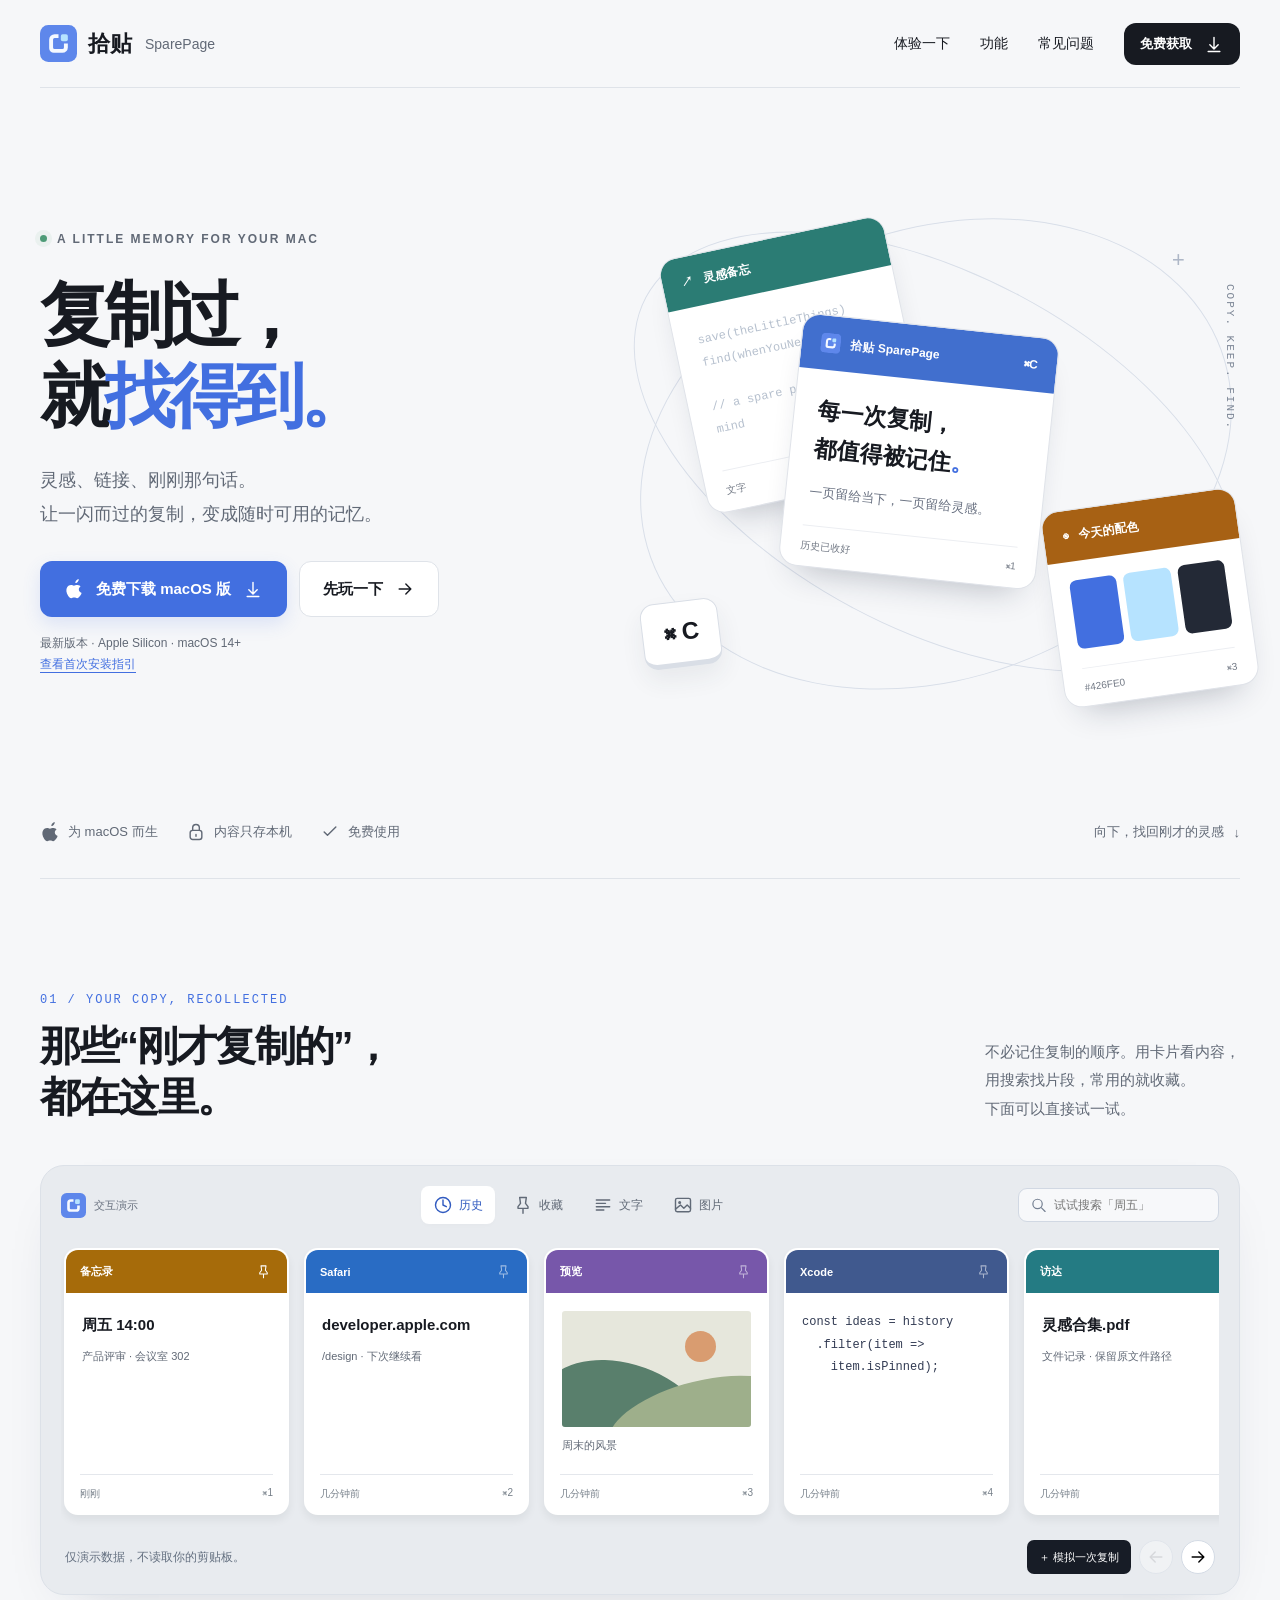
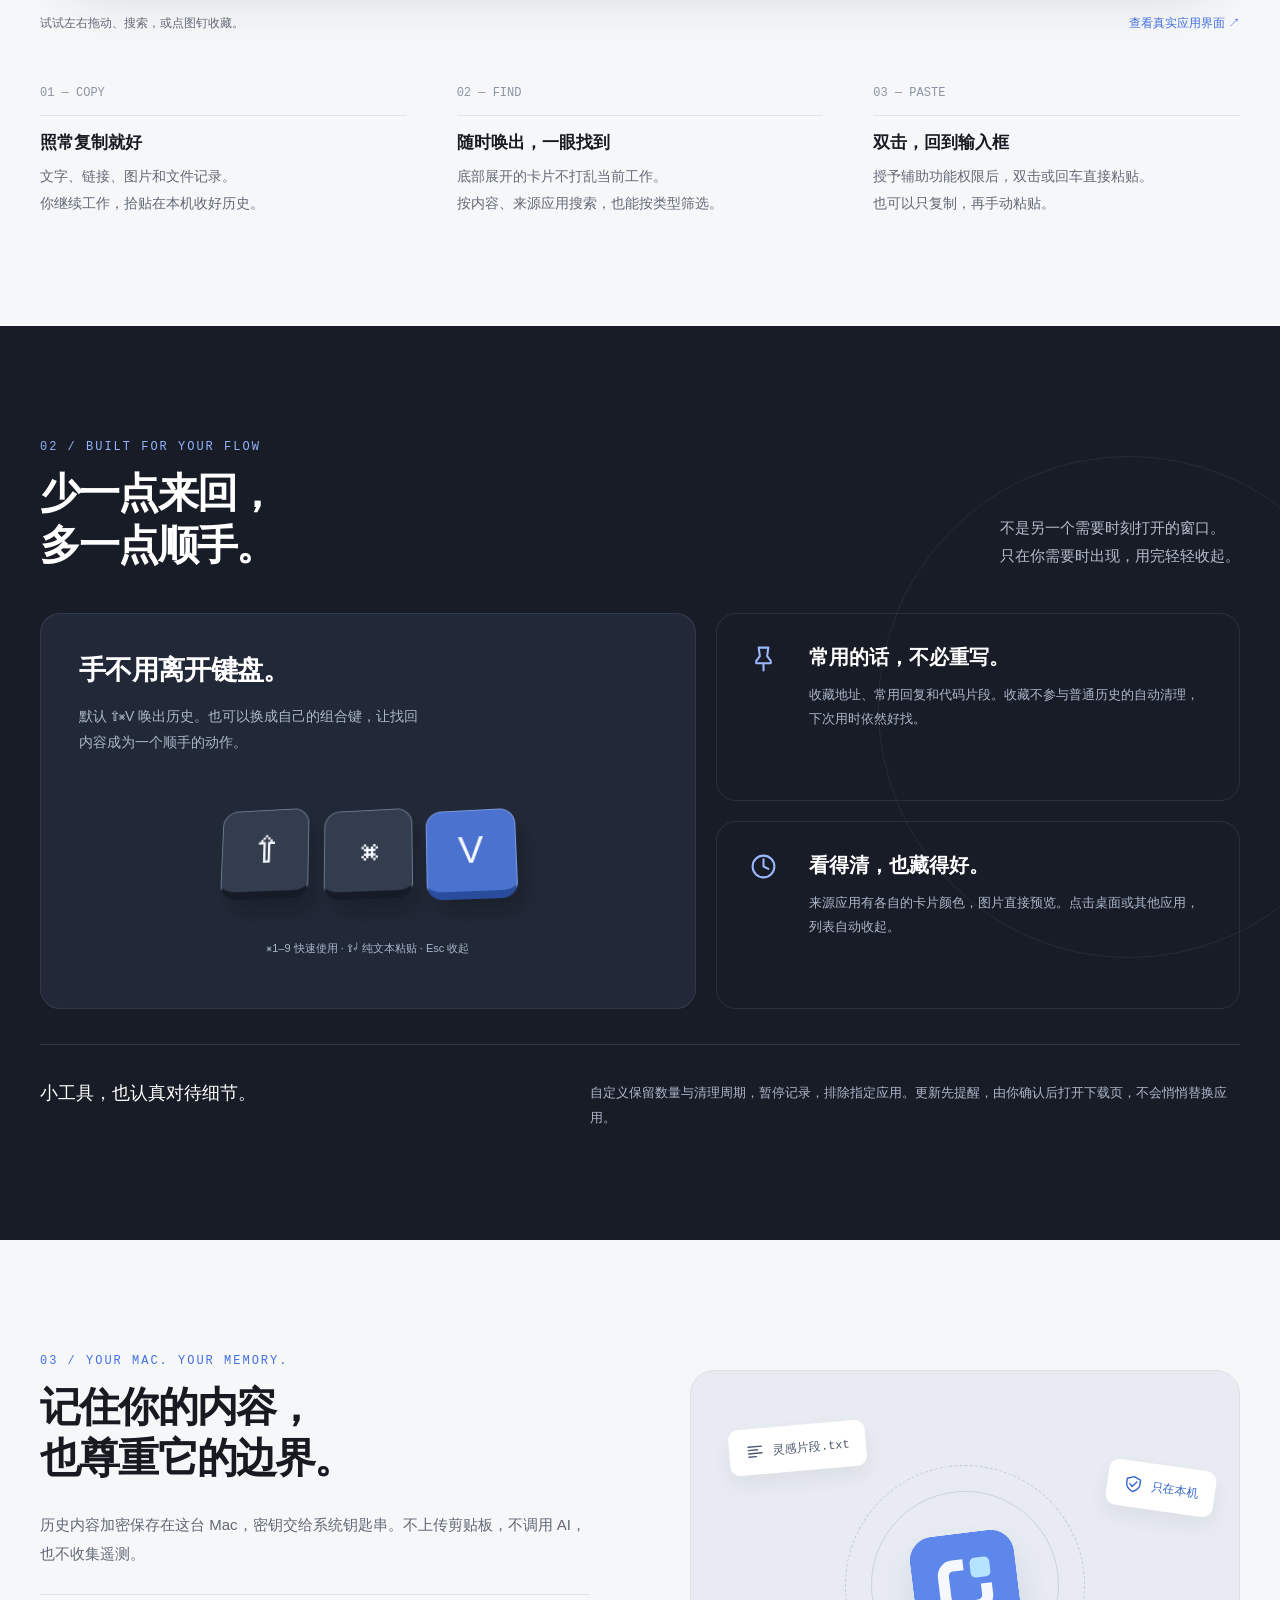
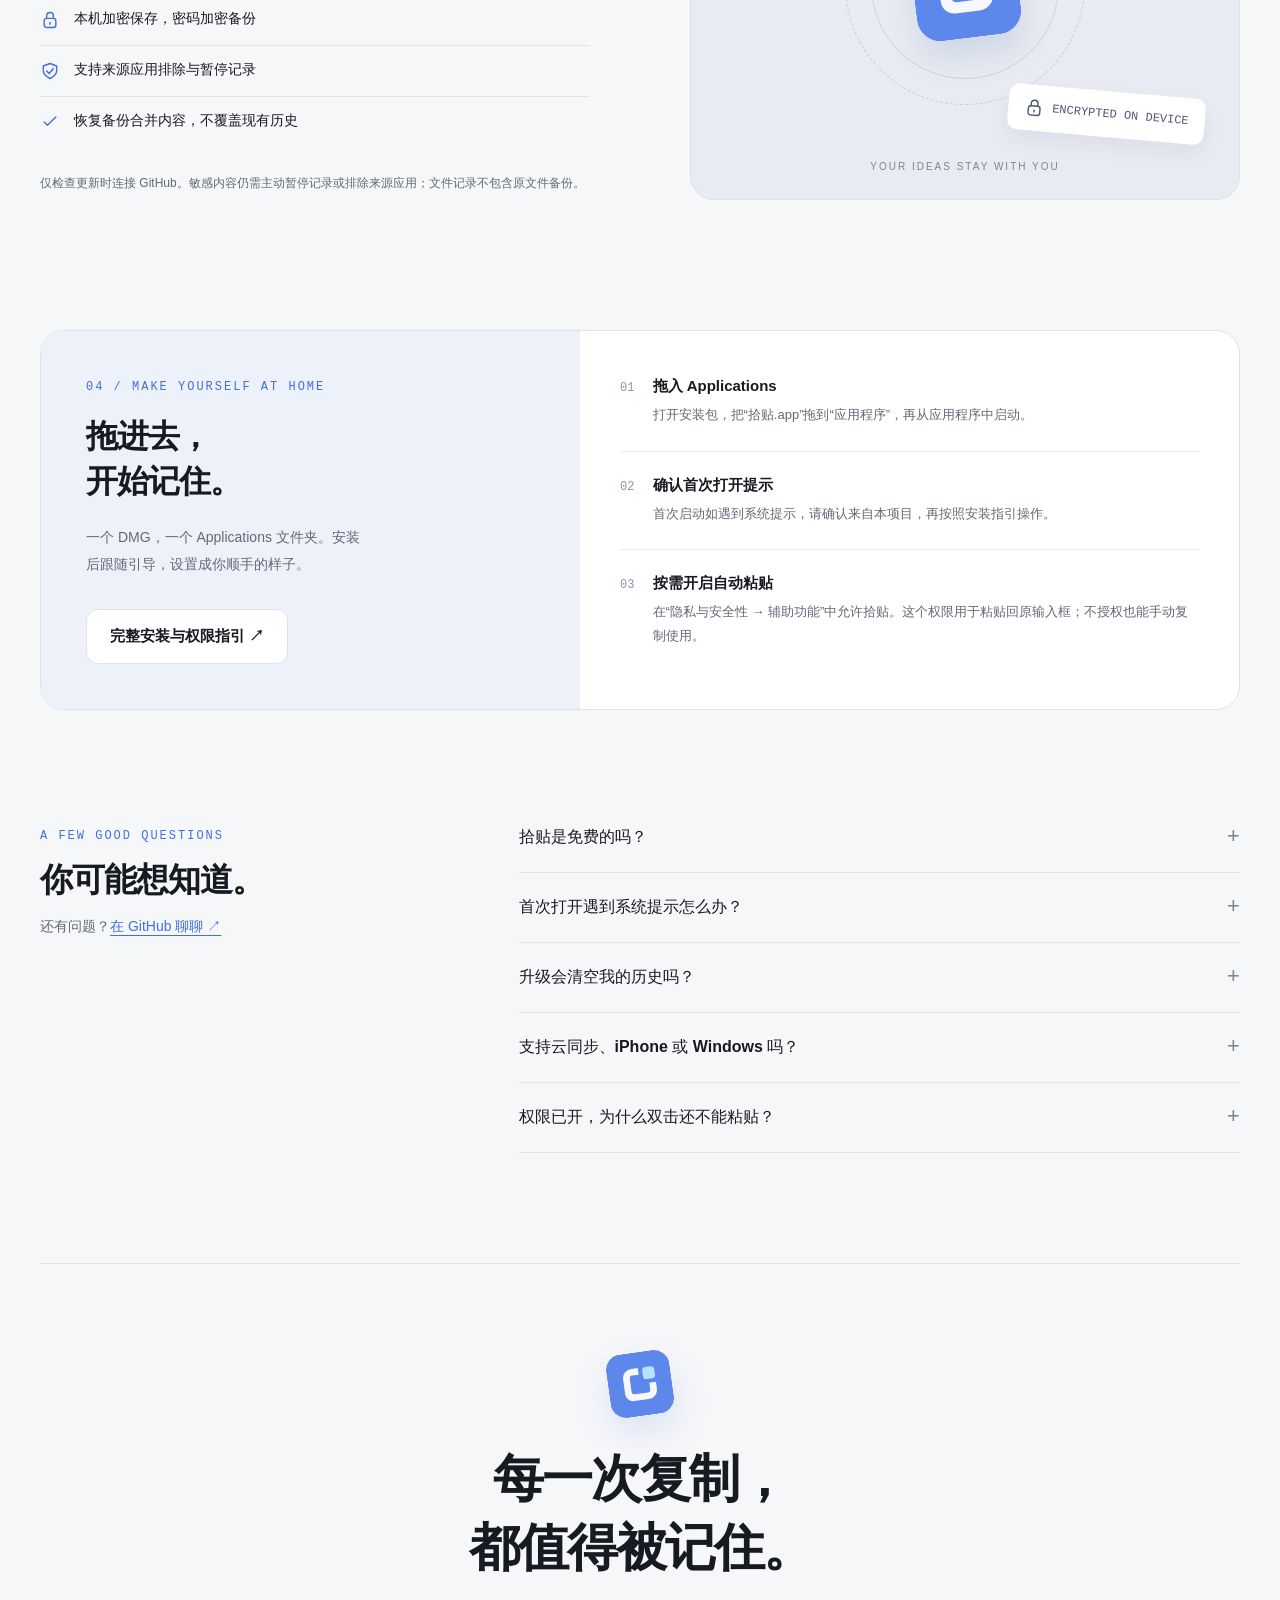
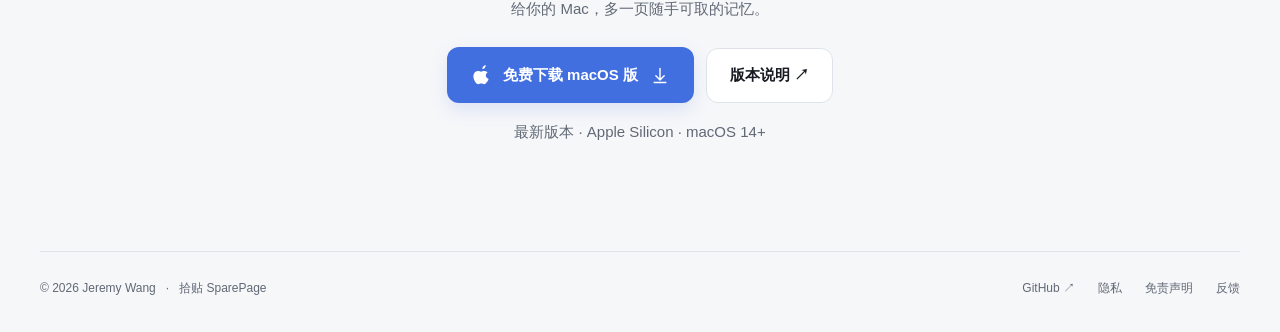
==== commit 33f3895b: "Sync website downloads with latest release and add feedback forms" ====
--- a/docs/index.html
+++ b/docs/index.html
@@ -14,7 +14,7 @@
 <a class="skip" href="#main">跳到主要内容</a>
 <header class="wrap"><nav aria-label="主导航"><a class="brand" href="#" aria-label="拾贴 SparePage 首页"><img src="./assets/brand/logo.svg" alt="" width="37" height="37">拾贴<span>SparePage</span></a><div class="nav-links"><a href="#experience">体验一下</a><a href="#features">功能</a><a href="#faq">常见问题</a><a class="button small dark" href="#download">免费获取 <svg class="icon"><use href="#down"/></svg></a></div></nav></header>
 <main id="main">
-<section class="wrap hero"><div><div class="eyebrow"><span class="dot"></span> A LITTLE MEMORY FOR YOUR MAC</div><h1>复制过，<br>就<em>找得到。</em></h1><p class="intro">灵感、链接、刚刚那句话。<br>让一闪而过的复制，变成随时可用的记忆。</p><div class="actions"><a class="button blue download-link" href="https://github.com/wlei24/sparepage-releases/releases/download/v0.2.4/SparePage-0.2.4-macOS-arm64.dmg"><svg class="icon"><use href="#apple"/></svg>免费下载 macOS 版<svg class="icon"><use href="#down"/></svg></a><a class="button ghost" href="#experience">先玩一下<svg class="icon"><use href="#arrow"/></svg></a></div><p class="micro">v0.2.4 · Apple Silicon · macOS 14+<br><a class="inline-link" href="#install">查看首次安装指引</a></p></div><div class="hero-art" aria-hidden="true"><div class="orbit"></div><div class="orbit two"></div><span class="cross a">+</span><span class="cross b">+</span><div class="floating-card card-back"><div class="cap">↗ &nbsp; 灵感备忘</div><div class="body">save(theLittleThings)<br>find(whenYouNeedThem)<br><br>// a spare page for your mind</div><div class="foot"><span>文字</span><span>刚刚</span></div></div><div class="floating-card card-front"><div class="cap"><img src="./assets/brand/logo.svg" alt="" width="20" height="20">拾贴 SparePage <span style="margin-left:auto">⌘C</span></div><div class="body"><strong>每一次复制，<br>都值得被记住<span class="blue-dot">。</span></strong><p>一页留给当下，一页留给灵感。</p></div><div class="foot"><span>历史已收好</span><span>⌘1</span></div></div><div class="floating-card card-color"><div class="cap">◉ &nbsp; 今天的配色</div><div class="swatches"><i></i><i></i><i></i></div><div class="foot"><span>#426FE0</span><span>⌘3</span></div></div><div class="keycap">⌘ <span>C</span></div><span class="orbit-note">COPY. KEEP. FIND.</span></div></section>
+<section class="wrap hero"><div><div class="eyebrow"><span class="dot"></span> A LITTLE MEMORY FOR YOUR MAC</div><h1>复制过，<br>就<em>找得到。</em></h1><p class="intro">灵感、链接、刚刚那句话。<br>让一闪而过的复制，变成随时可用的记忆。</p><div class="actions"><a class="button blue download-link" href="https://github.com/wlei24/sparepage-releases/releases/latest"><svg class="icon"><use href="#apple"/></svg>免费下载 macOS 版<svg class="icon"><use href="#down"/></svg></a><a class="button ghost" href="#experience">先玩一下<svg class="icon"><use href="#arrow"/></svg></a></div><p class="micro"><span data-release-version>最新版本</span> · Apple Silicon · macOS 14+<br><a class="inline-link" href="#install">查看首次安装指引</a></p></div><div class="hero-art" aria-hidden="true"><div class="orbit"></div><div class="orbit two"></div><span class="cross a">+</span><span class="cross b">+</span><div class="floating-card card-back"><div class="cap">↗ &nbsp; 灵感备忘</div><div class="body">save(theLittleThings)<br>find(whenYouNeedThem)<br><br>// a spare page for your mind</div><div class="foot"><span>文字</span><span>刚刚</span></div></div><div class="floating-card card-front"><div class="cap"><img src="./assets/brand/logo.svg" alt="" width="20" height="20">拾贴 SparePage <span style="margin-left:auto">⌘C</span></div><div class="body"><strong>每一次复制，<br>都值得被记住<span class="blue-dot">。</span></strong><p>一页留给当下，一页留给灵感。</p></div><div class="foot"><span>历史已收好</span><span>⌘1</span></div></div><div class="floating-card card-color"><div class="cap">◉ &nbsp; 今天的配色</div><div class="swatches"><i></i><i></i><i></i></div><div class="foot"><span>#426FE0</span><span>⌘3</span></div></div><div class="keycap">⌘ <span>C</span></div><span class="orbit-note">COPY. KEEP. FIND.</span></div></section>
 <div class="wrap hero-bottom"><div class="mini-row"><span><svg class="icon"><use href="#apple"/></svg>为 macOS 而生</span><span><svg class="icon"><use href="#lock"/></svg>内容只存本机</span><span><svg class="icon"><use href="#check"/></svg>免费使用</span></div><a class="scroll-link" href="#experience">向下，找回刚才的灵感 <span>↓</span></a></div>
 <section class="wrap section" id="experience"><div class="section-head reveal"><div><span class="num">01 / YOUR COPY, RECOLLECTED</span><h2>那些“刚才复制的”，<br>都在这里。</h2></div><p>不必记住复制的顺序。用卡片看内容，<br>用搜索找片段，常用的就收藏。<br>下面可以直接试一试。</p></div>
 <div class="playground reveal"><div class="demo-toolbar"><div class="demo-label"><img src="./assets/brand/logo.svg" alt="拾贴"><span>交互演示</span></div><div class="filter-group" role="group" aria-label="筛选演示记录"><button class="filter active" data-filter="all" aria-pressed="true"><svg class="icon"><use href="#clock"/></svg>历史</button><button class="filter" data-filter="pinned" aria-pressed="false"><svg class="icon"><use href="#pin"/></svg>收藏</button><button class="filter" data-filter="text" aria-pressed="false"><svg class="icon"><use href="#text"/></svg>文字</button><button class="filter" data-filter="image" aria-pressed="false"><svg class="icon"><use href="#image"/></svg>图片</button></div><label class="search"><svg class="icon"><use href="#search"/></svg><input id="demo-search" type="search" placeholder="试试搜索「周五」" aria-label="搜索演示内容" autocomplete="off"></label></div><div class="demo-track" id="demo-track" tabindex="0" aria-label="演示历史卡片，可左右滚动"></div><div class="demo-footer"><span id="demo-status" aria-live="polite">仅演示数据，不读取你的剪贴板。</span><div class="demo-next"><button class="try-copy" id="demo-copy">＋ 模拟一次复制</button><button class="round" id="demo-prev" aria-label="向左浏览卡片"><svg class="icon" style="transform:rotate(180deg)"><use href="#arrow"/></svg></button><button class="round" id="demo-next" aria-label="向右浏览卡片"><svg class="icon"><use href="#arrow"/></svg></button></div></div></div>
@@ -22,9 +22,10 @@
 <section class="night section" id="features"><div class="wrap"><div class="section-head reveal"><div><span class="num">02 / BUILT FOR YOUR FLOW</span><h2>少一点来回，<br>多一点顺手。</h2></div><p>不是另一个需要时刻打开的窗口。<br>只在你需要时出现，用完轻轻收起。</p></div><div class="feature-grid"><div class="feature-big reveal"><h3>手不用离开键盘。</h3><p>默认 ⇧⌘V 唤出历史。也可以换成自己的组合键，让找回内容成为一个顺手的动作。</p><div class="shortcut-art" aria-label="Shift Command V"><kbd>⇧</kbd><kbd>⌘</kbd><kbd>V</kbd></div><p class="feature-caption">⌘1–9 快速使用 · ⇧↵ 纯文本粘贴 · Esc 收起</p></div><div class="feature-small reveal"><svg class="icon"><use href="#pin"/></svg><div><h3>常用的话，不必重写。</h3><p>收藏地址、常用回复和代码片段。收藏不参与普通历史的自动清理，下次用时依然好找。</p></div></div><div class="feature-small reveal"><svg class="icon"><use href="#clock"/></svg><div><h3>看得清，也藏得好。</h3><p>来源应用有各自的卡片颜色，图片直接预览。点击桌面或其他应用，列表自动收起。</p></div></div></div><div class="privacy-row reveal"><strong>小工具，也认真对待细节。</strong><p>自定义保留数量与清理周期，暂停记录，排除指定应用。更新先提醒，由你确认后打开下载页，不会悄悄替换应用。</p></div></div></section>
 <section class="wrap section story" id="privacy"><div class="reveal"><span class="num">03 / YOUR MAC. YOUR MEMORY.</span><h2>记住你的内容，<br>也尊重它的边界。</h2><p>历史内容加密保存在这台 Mac，密钥交给系统钥匙串。不上传剪贴板，不调用 AI，也不收集遥测。</p><ul><li><svg class="icon"><use href="#lock"/></svg><span>本机加密保存，密码加密备份</span></li><li><svg class="icon"><use href="#shield"/></svg><span>支持来源应用排除与暂停记录</span></li><li><svg class="icon"><use href="#check"/></svg><span>恢复备份合并内容，不覆盖现有历史</span></li></ul><p style="font-size:12px">仅检查更新时连接 GitHub。敏感内容仍需主动暂停记录或排除来源应用；文件记录不包含原文件备份。</p></div><div class="story-art reveal" aria-hidden="true"><div class="safe-ring"><img src="./assets/brand/logo.svg" alt=""></div><div class="data-chip one"><svg class="icon"><use href="#text"/></svg>灵感片段.txt</div><div class="data-chip two"><svg class="icon"><use href="#lock"/></svg>ENCRYPTED ON DEVICE</div><div class="data-chip three"><svg class="icon"><use href="#shield"/></svg>只在本机</div><span class="safe-note">YOUR IDEAS STAY WITH YOU</span></div></section>
 <section class="wrap section installation" id="install"><div class="install-panel reveal"><div class="install-title"><span class="num">04 / MAKE YOURSELF AT HOME</span><h2>拖进去，<br>开始记住。</h2><p>一个 DMG，一个 Applications 文件夹。安装后跟随引导，设置成你顺手的样子。</p><a class="button ghost" href="https://github.com/wlei24/sparepage-releases#安装与权限指引" target="_blank" rel="noopener">完整安装与权限指引 ↗</a></div><div class="install-steps"><div class="install-step"><span>01</span><div><h3>拖入 Applications</h3><p>打开安装包，把“拾贴.app”拖到“应用程序”，再从应用程序中启动。</p></div></div><div class="install-step"><span>02</span><div><h3>确认首次打开提示</h3><p>首次启动如遇到系统提示，请确认来自本项目，再按照安装指引操作。</p></div></div><div class="install-step"><span>03</span><div><h3>按需开启自动粘贴</h3><p>在“隐私与安全性 → 辅助功能”中允许拾贴。这个权限用于粘贴回原输入框；不授权也能手动复制使用。</p></div></div></div></div></section>
-<section class="wrap section faq" id="faq"><div class="reveal"><span class="num">A FEW GOOD QUESTIONS</span><h2>你可能想知道。</h2><p style="font-size:14px;color:var(--muted)">还有问题？<a class="inline-link" href="https://github.com/wlei24/sparepage-releases/issues" target="_blank" rel="noopener">在 GitHub 聊聊 ↗</a></p></div><div class="faq-list reveal"><details><summary>拾贴是免费的吗？</summary><p>是的，拾贴可以免费使用。你可以直接下载安装，无需注册账号。当前支持 Apple Silicon（M 系列）Mac，最低要求 macOS 14。</p></details><details><summary>首次打开遇到系统提示怎么办？</summary><p>请从本官网或项目 GitHub 下载，并按<a class="inline-link" href="https://github.com/wlei24/sparepage-releases#安装与权限指引">安装指引</a>处理系统提示。如仍无法打开，可以在 GitHub 反馈。</p></details><details><summary>升级会清空我的历史吗？</summary><p>正常升级仅替换应用，不会清理历史、收藏或设置。内容仍按你设置的保留数量和期限管理。跨电脑或重装系统时，请导出密码加密备份再恢复，不要用清理工具删除数据目录和钥匙串。</p></details><details><summary>支持云同步、iPhone 或 Windows 吗？</summary><p>目前专注于 macOS 本机使用，没有云同步、iPhone 或 Windows 版本。数据迁移可通过密码加密备份完成；文件记录中的原文件需要另行保存和迁移。</p></details><details><summary>权限已开，为什么双击还不能粘贴？</summary><p>先点击目标输入框，再唤出拾贴。确认设置中的“直接粘贴”已开，且拾贴自身显示“辅助功能已授权”。如果更新后授权状态不一致，可按<a class="inline-link" href="https://github.com/wlei24/sparepage-releases#已开启权限但双击还是没反应">排查指引</a>重新添加当前应用。部分受保护的输入框不支持模拟粘贴。</p></details></div></section>
-<section class="download wrap" id="download"><img src="./assets/brand/logo.svg" alt="拾贴 Logo" width="64" height="64"><h2>每一次复制，<br>都值得被记住。</h2><p>给你的 Mac，多一页随手可取的记忆。</p><div class="actions"><a class="button blue download-link" href="https://github.com/wlei24/sparepage-releases/releases/download/v0.2.4/SparePage-0.2.4-macOS-arm64.dmg"><svg class="icon"><use href="#apple"/></svg>免费下载 macOS 版<svg class="icon"><use href="#down"/></svg></a><a class="button ghost" href="https://github.com/wlei24/sparepage-releases/releases/latest" target="_blank" rel="noopener">版本说明 ↗</a></div><p class="micro">v0.2.4 · Apple Silicon · macOS 14+</p></section>
-</main><footer class="wrap footer"><span>© 2026 Jeremy Wang &nbsp; · &nbsp; 拾贴 SparePage</span><div class="footer-links"><a href="https://github.com/wlei24/sparepage-releases" target="_blank" rel="noopener">GitHub ↗</a><a href="#privacy">隐私</a><a href="https://github.com/wlei24/sparepage-releases#免责声明" target="_blank" rel="noopener">免责声明</a><a href="https://github.com/wlei24/sparepage-releases/issues" target="_blank" rel="noopener">反馈</a></div></footer>
+<section class="wrap section faq" id="faq"><div class="reveal"><span class="num">A FEW GOOD QUESTIONS</span><h2>你可能想知道。</h2><p style="font-size:14px;color:var(--muted)">还有问题？<a class="inline-link" href="https://github.com/wlei24/sparepage-releases/issues/new/choose" target="_blank" rel="noopener">在 GitHub 聊聊 ↗</a></p></div><div class="faq-list reveal"><details><summary>拾贴是免费的吗？</summary><p>是的，拾贴可以免费使用。你可以直接下载安装，无需注册账号。当前支持 Apple Silicon（M 系列）Mac，最低要求 macOS 14。</p></details><details><summary>首次打开遇到系统提示怎么办？</summary><p>请从本官网或项目 GitHub 下载，并按<a class="inline-link" href="https://github.com/wlei24/sparepage-releases#安装与权限指引">安装指引</a>处理系统提示。如仍无法打开，可以在 GitHub 反馈。</p></details><details><summary>升级会清空我的历史吗？</summary><p>正常升级仅替换应用，不会清理历史、收藏或设置。内容仍按你设置的保留数量和期限管理。跨电脑或重装系统时，请导出密码加密备份再恢复，不要用清理工具删除数据目录和钥匙串。</p></details><details><summary>支持云同步、iPhone 或 Windows 吗？</summary><p>目前专注于 macOS 本机使用，没有云同步、iPhone 或 Windows 版本。数据迁移可通过密码加密备份完成；文件记录中的原文件需要另行保存和迁移。</p></details><details><summary>权限已开，为什么双击还不能粘贴？</summary><p>先点击目标输入框，再唤出拾贴。确认设置中的“直接粘贴”已开，且拾贴自身显示“辅助功能已授权”。如果更新后授权状态不一致，可按<a class="inline-link" href="https://github.com/wlei24/sparepage-releases#已开启权限但双击还是没反应">排查指引</a>重新添加当前应用。部分受保护的输入框不支持模拟粘贴。</p></details></div></section>
+<section class="download wrap" id="download"><img src="./assets/brand/logo.svg" alt="拾贴 Logo" width="64" height="64"><h2>每一次复制，<br>都值得被记住。</h2><p>给你的 Mac，多一页随手可取的记忆。</p><div class="actions"><a class="button blue download-link" href="https://github.com/wlei24/sparepage-releases/releases/latest"><svg class="icon"><use href="#apple"/></svg>免费下载 macOS 版<svg class="icon"><use href="#down"/></svg></a><a class="button ghost" data-release-notes href="https://github.com/wlei24/sparepage-releases/releases/latest" target="_blank" rel="noopener">版本说明 ↗</a></div><p class="micro"><span data-release-version>最新版本</span> · Apple Silicon · macOS 14+</p></section>
+</main><footer class="wrap footer"><span>© 2026 Jeremy Wang &nbsp; · &nbsp; 拾贴 SparePage</span><div class="footer-links"><a href="https://github.com/wlei24/sparepage-releases" target="_blank" rel="noopener">GitHub ↗</a><a href="#privacy">隐私</a><a href="https://github.com/wlei24/sparepage-releases#免责声明" target="_blank" rel="noopener">免责声明</a><a href="https://github.com/wlei24/sparepage-releases/issues/new/choose" target="_blank" rel="noopener">反馈</a></div></footer>
 <dialog id="screenshot-dialog" aria-labelledby="screenshot-title"><header><span id="screenshot-title">拾贴真实界面 · 独立演示数据</span><button id="close-screenshot" aria-label="关闭界面大图">关闭 ✕</button></header><img src="./assets/screenshots/feature-history.png" alt="拾贴底部历史面板，按来源应用分色显示文字、链接、文件和图片卡片" width="1919" height="339"></dialog>
 <script src="./assets/js/index.js"></script>
+<script src="./assets/js/release.js"></script>
 </body></html>
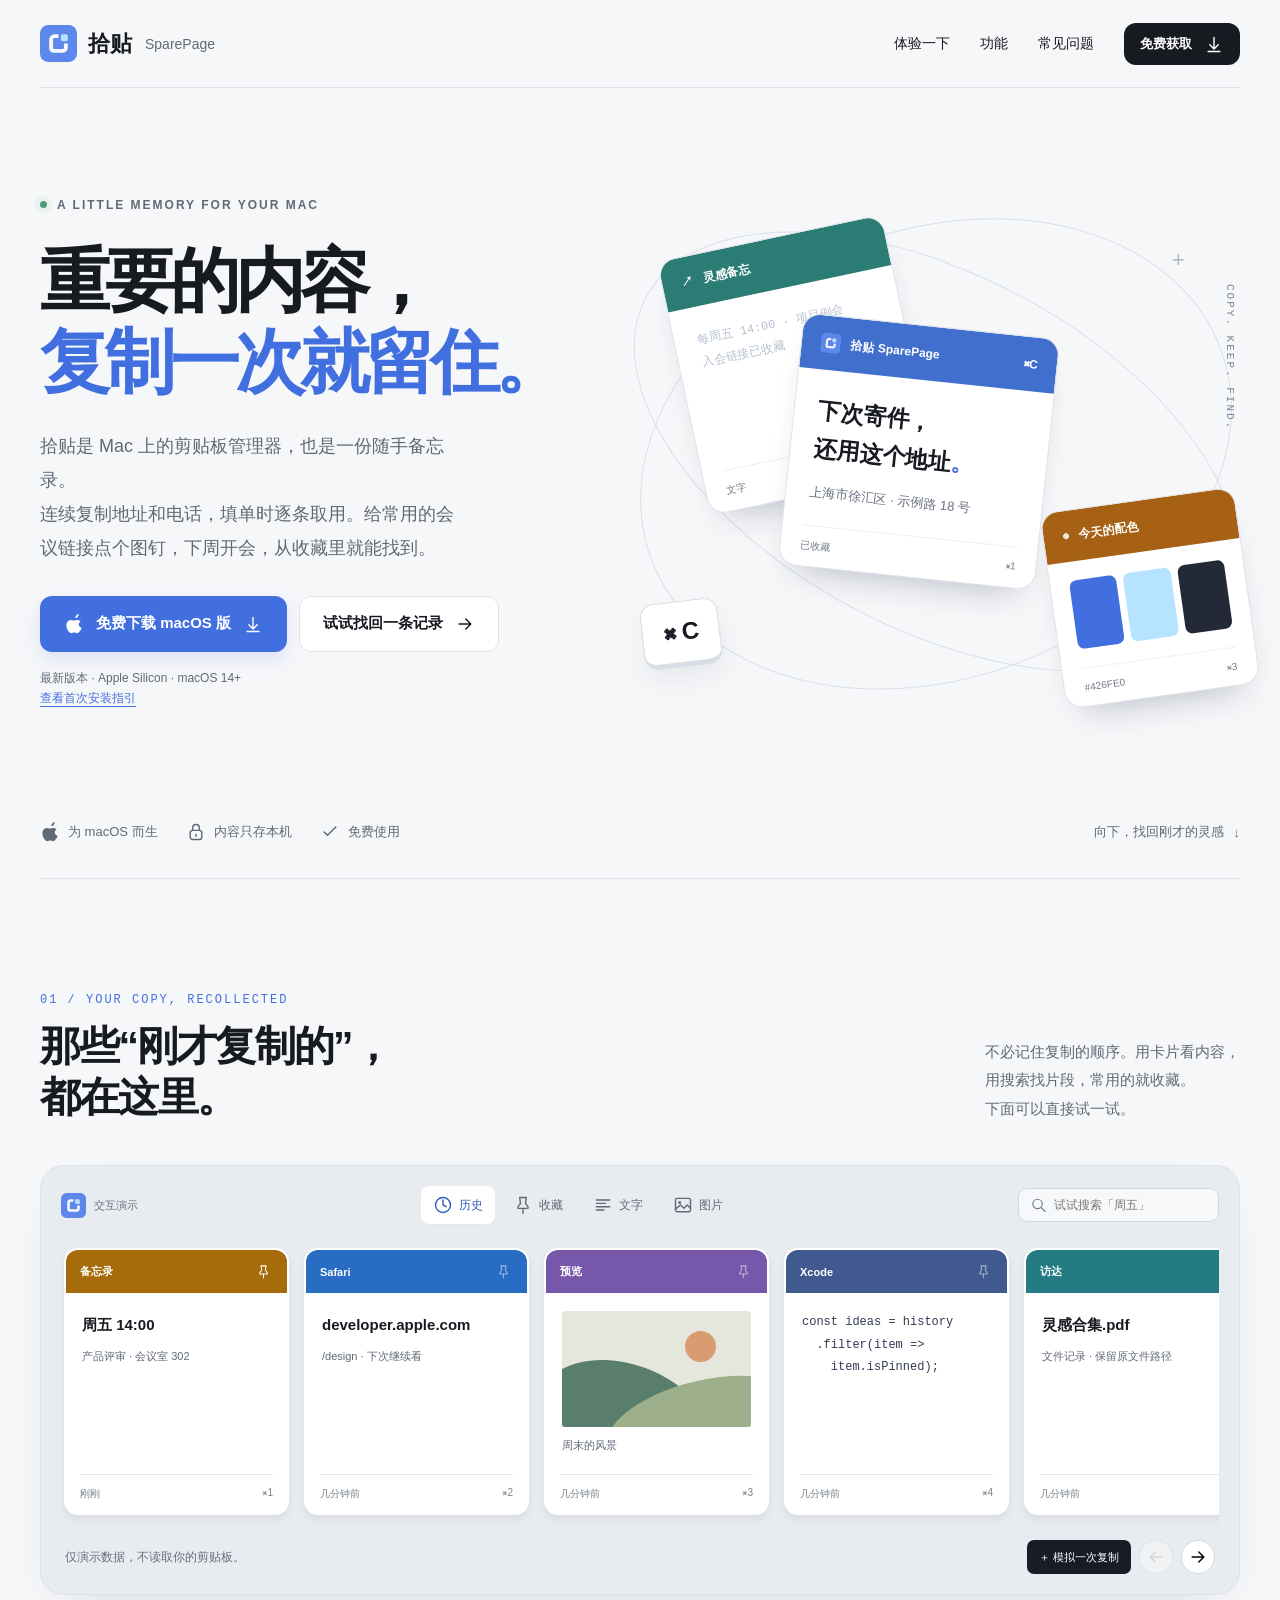
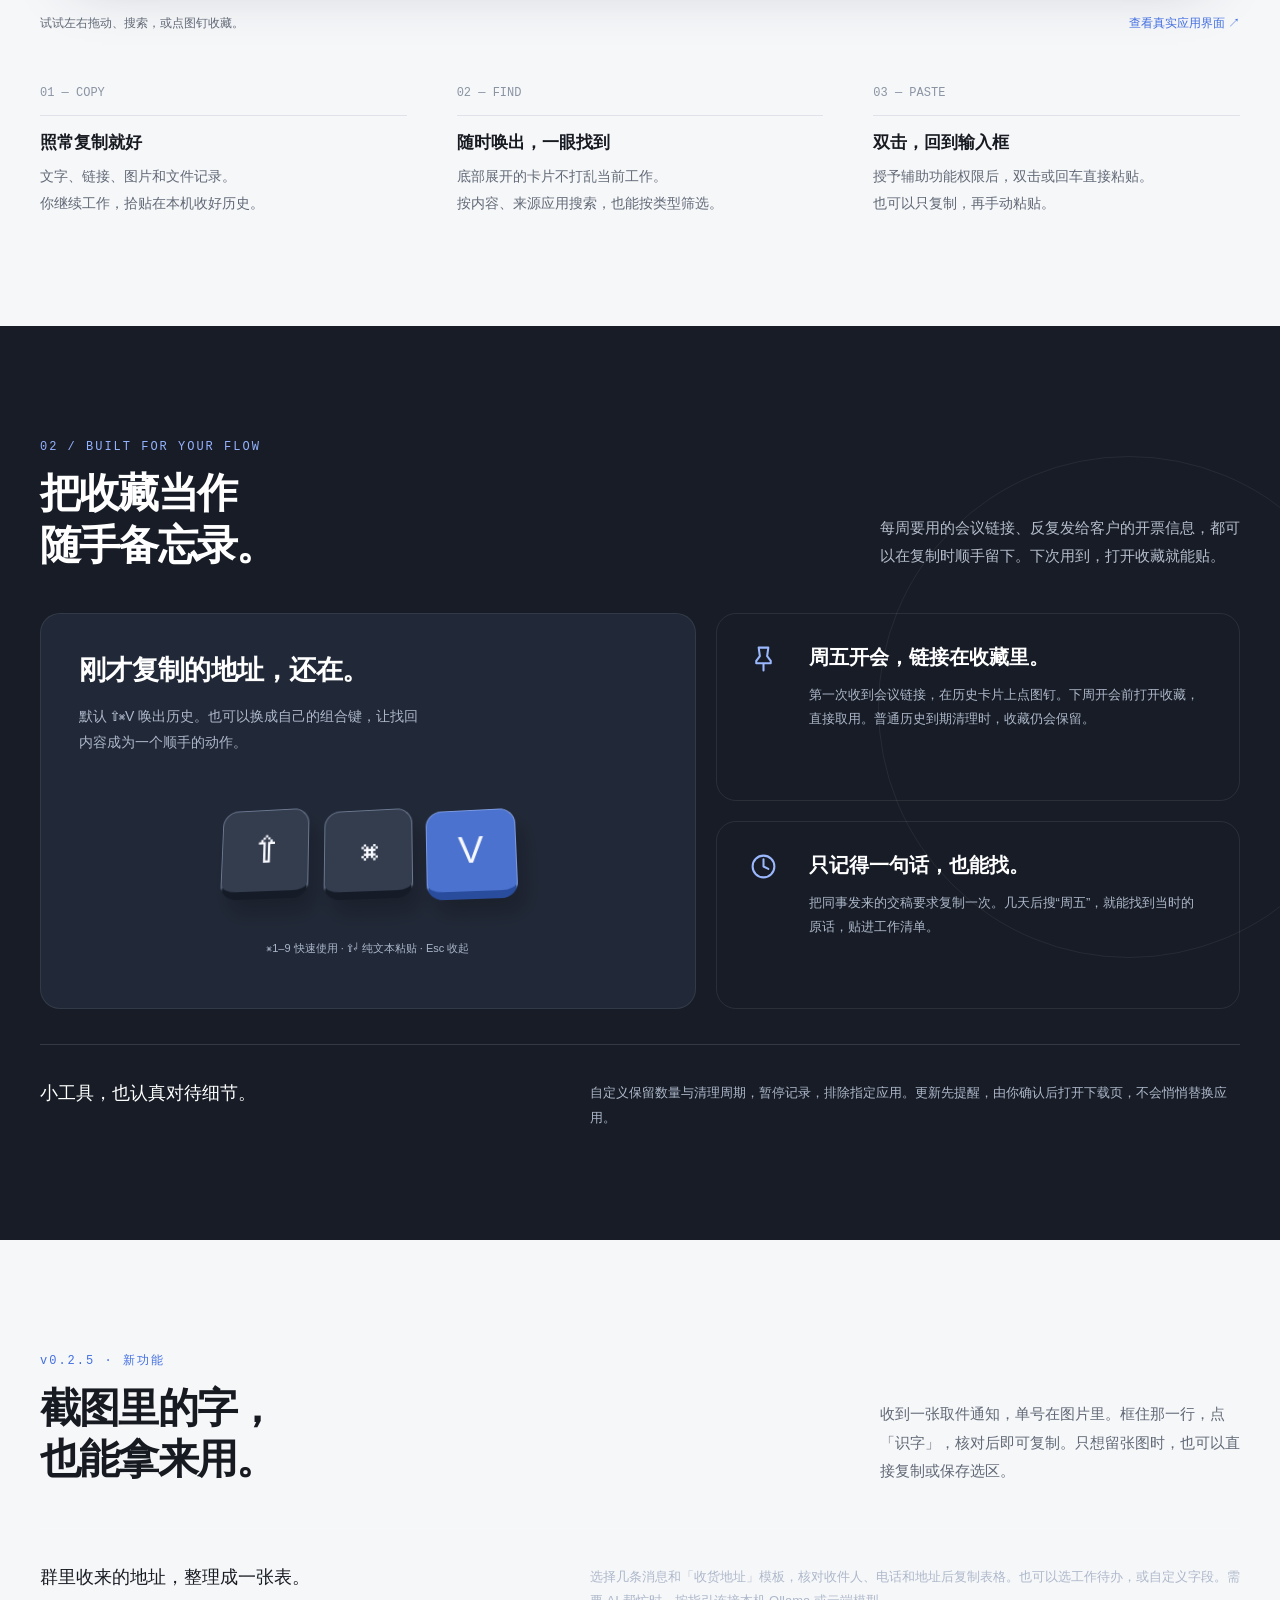
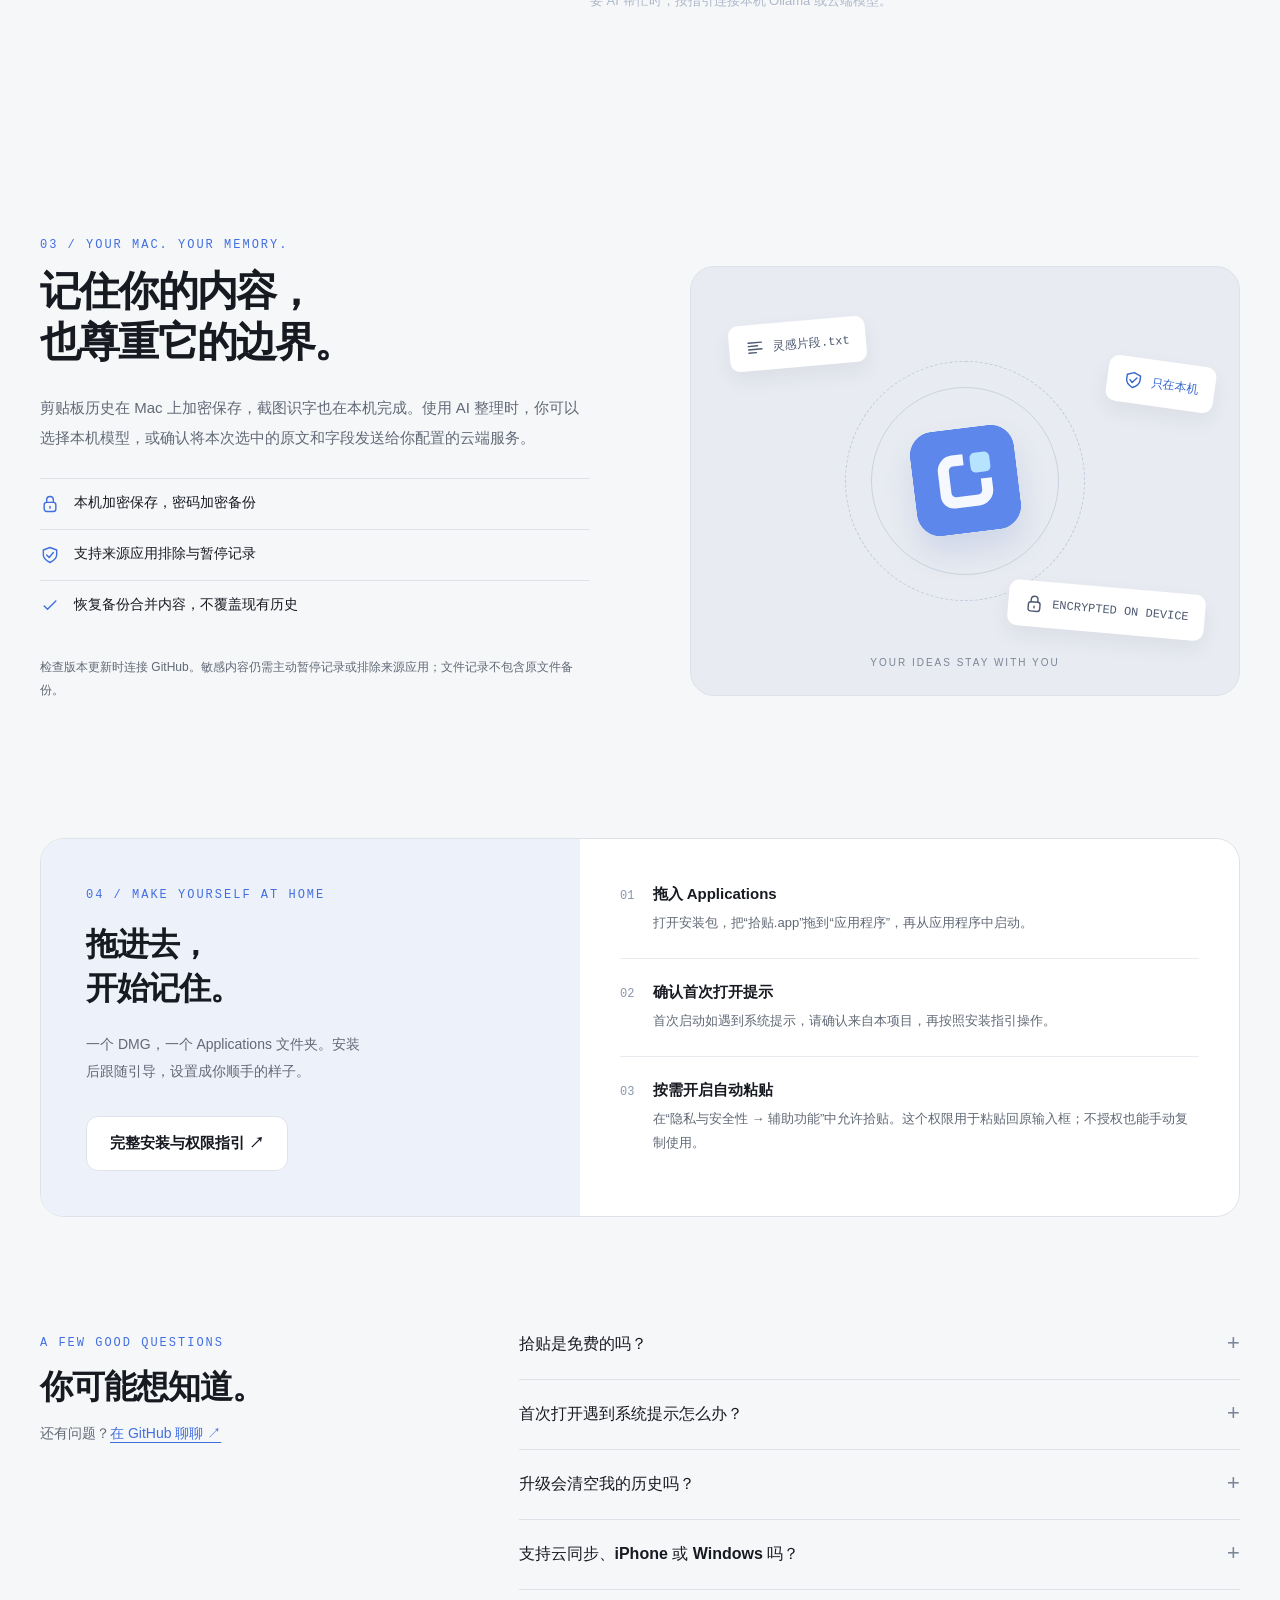
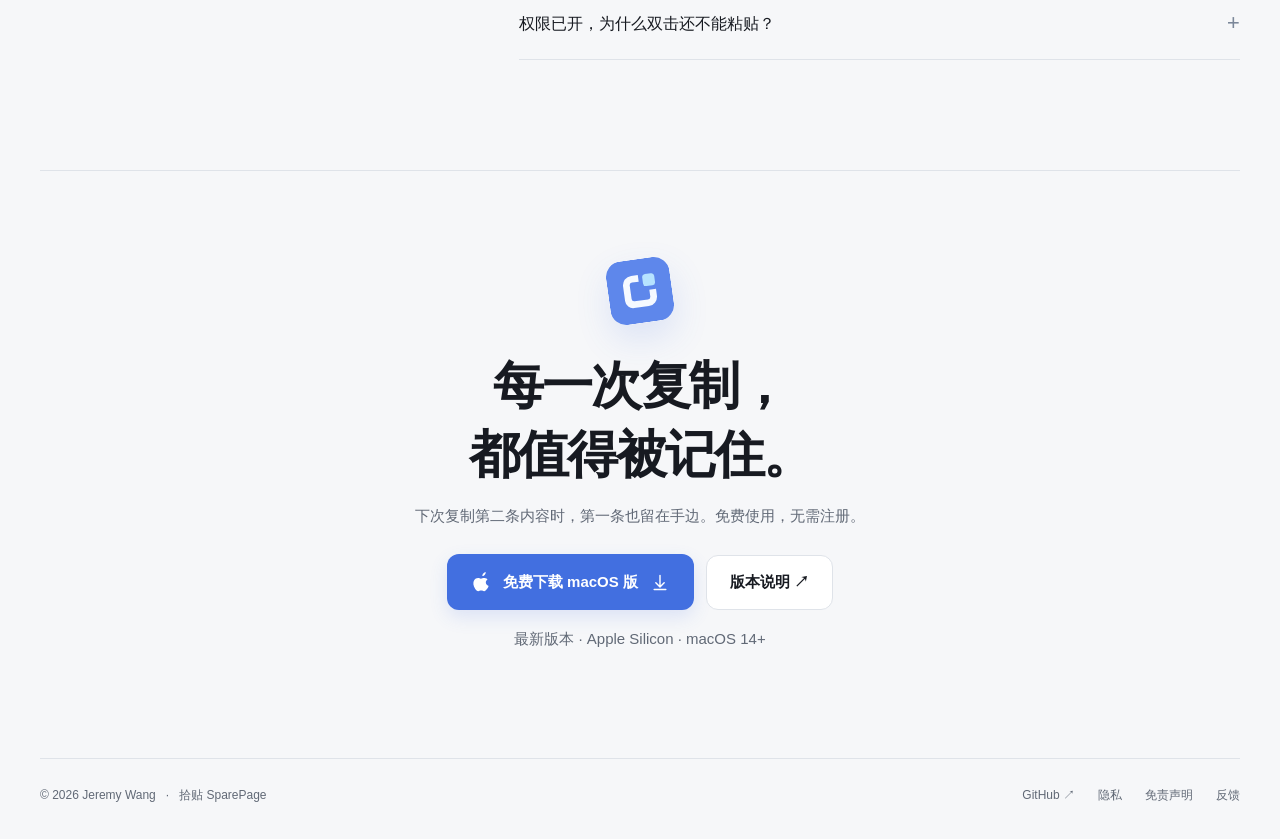
==== commit 13e306bd: "Add files via upload" ====
--- a/docs/index.html
+++ b/docs/index.html
@@ -2,8 +2,8 @@
 <html lang="zh-CN">
 <head>
 <meta charset="utf-8"><meta name="viewport" content="width=device-width,initial-scale=1">
-<title>拾贴 SparePage — 每一次复制，都值得被记住。</title>
-<meta name="description" content="拾贴 SparePage，一款免费的 macOS 剪贴板管理器。用底部卡片找回复制过的文字、链接、图片和文件，支持搜索、收藏、本机加密和快捷粘贴。">
+<title>拾贴 SparePage · Mac 剪贴板历史与随手备忘录</title>
+<meta name="description" content="拾贴 SparePage，一款免费的 macOS 剪贴板管理器。用快捷键找回刚被覆盖的地址，把会议链接和开票信息收进收藏，随时搜索、粘贴。">
 <meta name="theme-color" content="#f6f7f9"><meta property="og:title" content="拾贴 SparePage — 复制过，就找得到。"><meta property="og:description" content="每一次复制，都值得被记住。免费的原生 macOS 剪贴板管理器。"><meta property="og:type" content="website">
 <link rel="icon" type="image/svg+xml" href="./assets/brand/logo.svg">
 <link rel="stylesheet" href="./assets/css/index.css">
@@ -14,16 +14,17 @@
 <a class="skip" href="#main">跳到主要内容</a>
 <header class="wrap"><nav aria-label="主导航"><a class="brand" href="#" aria-label="拾贴 SparePage 首页"><img src="./assets/brand/logo.svg" alt="" width="37" height="37">拾贴<span>SparePage</span></a><div class="nav-links"><a href="#experience">体验一下</a><a href="#features">功能</a><a href="#faq">常见问题</a><a class="button small dark" href="#download">免费获取 <svg class="icon"><use href="#down"/></svg></a></div></nav></header>
 <main id="main">
-<section class="wrap hero"><div><div class="eyebrow"><span class="dot"></span> A LITTLE MEMORY FOR YOUR MAC</div><h1>复制过，<br>就<em>找得到。</em></h1><p class="intro">灵感、链接、刚刚那句话。<br>让一闪而过的复制，变成随时可用的记忆。</p><div class="actions"><a class="button blue download-link" href="https://github.com/wlei24/sparepage-releases/releases/latest"><svg class="icon"><use href="#apple"/></svg>免费下载 macOS 版<svg class="icon"><use href="#down"/></svg></a><a class="button ghost" href="#experience">先玩一下<svg class="icon"><use href="#arrow"/></svg></a></div><p class="micro"><span data-release-version>最新版本</span> · Apple Silicon · macOS 14+<br><a class="inline-link" href="#install">查看首次安装指引</a></p></div><div class="hero-art" aria-hidden="true"><div class="orbit"></div><div class="orbit two"></div><span class="cross a">+</span><span class="cross b">+</span><div class="floating-card card-back"><div class="cap">↗ &nbsp; 灵感备忘</div><div class="body">save(theLittleThings)<br>find(whenYouNeedThem)<br><br>// a spare page for your mind</div><div class="foot"><span>文字</span><span>刚刚</span></div></div><div class="floating-card card-front"><div class="cap"><img src="./assets/brand/logo.svg" alt="" width="20" height="20">拾贴 SparePage <span style="margin-left:auto">⌘C</span></div><div class="body"><strong>每一次复制，<br>都值得被记住<span class="blue-dot">。</span></strong><p>一页留给当下，一页留给灵感。</p></div><div class="foot"><span>历史已收好</span><span>⌘1</span></div></div><div class="floating-card card-color"><div class="cap">◉ &nbsp; 今天的配色</div><div class="swatches"><i></i><i></i><i></i></div><div class="foot"><span>#426FE0</span><span>⌘3</span></div></div><div class="keycap">⌘ <span>C</span></div><span class="orbit-note">COPY. KEEP. FIND.</span></div></section>
+<section class="wrap hero"><div><div class="eyebrow"><span class="dot"></span> A LITTLE MEMORY FOR YOUR MAC</div><h1>重要的内容，<br><em>复制一次就留住。</em></h1><p class="intro">拾贴是 Mac 上的剪贴板管理器，也是一份随手备忘录。<br>连续复制地址和电话，填单时逐条取用。给常用的会议链接点个图钉，下周开会，从收藏里就能找到。</p><div class="actions"><a class="button blue download-link" href="https://github.com/wlei24/sparepage-releases/releases/latest"><svg class="icon"><use href="#apple"/></svg>免费下载 macOS 版<svg class="icon"><use href="#down"/></svg></a><a class="button ghost" href="#experience">试试找回一条记录<svg class="icon"><use href="#arrow"/></svg></a></div><p class="micro"><span data-release-version>最新版本</span> · Apple Silicon · macOS 14+<br><a class="inline-link" href="#install">查看首次安装指引</a></p></div><div class="hero-art" aria-hidden="true"><div class="orbit"></div><div class="orbit two"></div><span class="cross a">+</span><span class="cross b">+</span><div class="floating-card card-back"><div class="cap">↗ &nbsp; 灵感备忘</div><div class="body">每周五 14:00 · 项目例会<br>入会链接已收藏</div><div class="foot"><span>文字</span><span>刚刚</span></div></div><div class="floating-card card-front"><div class="cap"><img src="./assets/brand/logo.svg" alt="" width="20" height="20">拾贴 SparePage <span style="margin-left:auto">⌘C</span></div><div class="body"><strong>下次寄件，<br>还用这个地址<span class="blue-dot">。</span></strong><p>上海市徐汇区 · 示例路 18 号</p></div><div class="foot"><span>已收藏</span><span>⌘1</span></div></div><div class="floating-card card-color"><div class="cap">◉ &nbsp; 今天的配色</div><div class="swatches"><i></i><i></i><i></i></div><div class="foot"><span>#426FE0</span><span>⌘3</span></div></div><div class="keycap">⌘ <span>C</span></div><span class="orbit-note">COPY. KEEP. FIND.</span></div></section>
 <div class="wrap hero-bottom"><div class="mini-row"><span><svg class="icon"><use href="#apple"/></svg>为 macOS 而生</span><span><svg class="icon"><use href="#lock"/></svg>内容只存本机</span><span><svg class="icon"><use href="#check"/></svg>免费使用</span></div><a class="scroll-link" href="#experience">向下，找回刚才的灵感 <span>↓</span></a></div>
 <section class="wrap section" id="experience"><div class="section-head reveal"><div><span class="num">01 / YOUR COPY, RECOLLECTED</span><h2>那些“刚才复制的”，<br>都在这里。</h2></div><p>不必记住复制的顺序。用卡片看内容，<br>用搜索找片段，常用的就收藏。<br>下面可以直接试一试。</p></div>
 <div class="playground reveal"><div class="demo-toolbar"><div class="demo-label"><img src="./assets/brand/logo.svg" alt="拾贴"><span>交互演示</span></div><div class="filter-group" role="group" aria-label="筛选演示记录"><button class="filter active" data-filter="all" aria-pressed="true"><svg class="icon"><use href="#clock"/></svg>历史</button><button class="filter" data-filter="pinned" aria-pressed="false"><svg class="icon"><use href="#pin"/></svg>收藏</button><button class="filter" data-filter="text" aria-pressed="false"><svg class="icon"><use href="#text"/></svg>文字</button><button class="filter" data-filter="image" aria-pressed="false"><svg class="icon"><use href="#image"/></svg>图片</button></div><label class="search"><svg class="icon"><use href="#search"/></svg><input id="demo-search" type="search" placeholder="试试搜索「周五」" aria-label="搜索演示内容" autocomplete="off"></label></div><div class="demo-track" id="demo-track" tabindex="0" aria-label="演示历史卡片，可左右滚动"></div><div class="demo-footer"><span id="demo-status" aria-live="polite">仅演示数据，不读取你的剪贴板。</span><div class="demo-next"><button class="try-copy" id="demo-copy">＋ 模拟一次复制</button><button class="round" id="demo-prev" aria-label="向左浏览卡片"><svg class="icon" style="transform:rotate(180deg)"><use href="#arrow"/></svg></button><button class="round" id="demo-next" aria-label="向右浏览卡片"><svg class="icon"><use href="#arrow"/></svg></button></div></div></div>
 <div class="preview-links"><span>试试左右拖动、搜索，或点图钉收藏。</span><button class="view-image" id="show-screenshot">查看真实应用界面 ↗</button></div><div class="workflow"><div class="reveal"><div class="step-no">01 — COPY</div><h3>照常复制就好</h3><p>文字、链接、图片和文件记录。<br>你继续工作，拾贴在本机收好历史。</p></div><div class="reveal"><div class="step-no">02 — FIND</div><h3>随时唤出，一眼找到</h3><p>底部展开的卡片不打乱当前工作。<br>按内容、来源应用搜索，也能按类型筛选。</p></div><div class="reveal"><div class="step-no">03 — PASTE</div><h3>双击，回到输入框</h3><p>授予辅助功能权限后，双击或回车直接粘贴。<br>也可以只复制，再手动粘贴。</p></div></div></section>
-<section class="night section" id="features"><div class="wrap"><div class="section-head reveal"><div><span class="num">02 / BUILT FOR YOUR FLOW</span><h2>少一点来回，<br>多一点顺手。</h2></div><p>不是另一个需要时刻打开的窗口。<br>只在你需要时出现，用完轻轻收起。</p></div><div class="feature-grid"><div class="feature-big reveal"><h3>手不用离开键盘。</h3><p>默认 ⇧⌘V 唤出历史。也可以换成自己的组合键，让找回内容成为一个顺手的动作。</p><div class="shortcut-art" aria-label="Shift Command V"><kbd>⇧</kbd><kbd>⌘</kbd><kbd>V</kbd></div><p class="feature-caption">⌘1–9 快速使用 · ⇧↵ 纯文本粘贴 · Esc 收起</p></div><div class="feature-small reveal"><svg class="icon"><use href="#pin"/></svg><div><h3>常用的话，不必重写。</h3><p>收藏地址、常用回复和代码片段。收藏不参与普通历史的自动清理，下次用时依然好找。</p></div></div><div class="feature-small reveal"><svg class="icon"><use href="#clock"/></svg><div><h3>看得清，也藏得好。</h3><p>来源应用有各自的卡片颜色，图片直接预览。点击桌面或其他应用，列表自动收起。</p></div></div></div><div class="privacy-row reveal"><strong>小工具，也认真对待细节。</strong><p>自定义保留数量与清理周期，暂停记录，排除指定应用。更新先提醒，由你确认后打开下载页，不会悄悄替换应用。</p></div></div></section>
-<section class="wrap section story" id="privacy"><div class="reveal"><span class="num">03 / YOUR MAC. YOUR MEMORY.</span><h2>记住你的内容，<br>也尊重它的边界。</h2><p>历史内容加密保存在这台 Mac，密钥交给系统钥匙串。不上传剪贴板，不调用 AI，也不收集遥测。</p><ul><li><svg class="icon"><use href="#lock"/></svg><span>本机加密保存，密码加密备份</span></li><li><svg class="icon"><use href="#shield"/></svg><span>支持来源应用排除与暂停记录</span></li><li><svg class="icon"><use href="#check"/></svg><span>恢复备份合并内容，不覆盖现有历史</span></li></ul><p style="font-size:12px">仅检查更新时连接 GitHub。敏感内容仍需主动暂停记录或排除来源应用；文件记录不包含原文件备份。</p></div><div class="story-art reveal" aria-hidden="true"><div class="safe-ring"><img src="./assets/brand/logo.svg" alt=""></div><div class="data-chip one"><svg class="icon"><use href="#text"/></svg>灵感片段.txt</div><div class="data-chip two"><svg class="icon"><use href="#lock"/></svg>ENCRYPTED ON DEVICE</div><div class="data-chip three"><svg class="icon"><use href="#shield"/></svg>只在本机</div><span class="safe-note">YOUR IDEAS STAY WITH YOU</span></div></section>
+<section class="night section" id="features"><div class="wrap"><div class="section-head reveal"><div><span class="num">02 / BUILT FOR YOUR FLOW</span><h2>把收藏当作<br>随手备忘录。</h2></div><p>每周要用的会议链接、反复发给客户的开票信息，都可以在复制时顺手留下。下次用到，打开收藏就能贴。</p></div><div class="feature-grid"><div class="feature-big reveal"><h3>刚才复制的地址，还在。</h3><p>默认 ⇧⌘V 唤出历史。也可以换成自己的组合键，让找回内容成为一个顺手的动作。</p><div class="shortcut-art" aria-label="Shift Command V"><kbd>⇧</kbd><kbd>⌘</kbd><kbd>V</kbd></div><p class="feature-caption">⌘1–9 快速使用 · ⇧↵ 纯文本粘贴 · Esc 收起</p></div><div class="feature-small reveal"><svg class="icon"><use href="#pin"/></svg><div><h3>周五开会，链接在收藏里。</h3><p>第一次收到会议链接，在历史卡片上点图钉。下周开会前打开收藏，直接取用。普通历史到期清理时，收藏仍会保留。</p></div></div><div class="feature-small reveal"><svg class="icon"><use href="#clock"/></svg><div><h3>只记得一句话，也能找。</h3><p>把同事发来的交稿要求复制一次。几天后搜“周五”，就能找到当时的原话，贴进工作清单。</p></div></div></div><div class="privacy-row reveal"><strong>小工具，也认真对待细节。</strong><p>自定义保留数量与清理周期，暂停记录，排除指定应用。更新先提醒，由你确认后打开下载页，不会悄悄替换应用。</p></div></div></section>
+<section class="wrap section" id="whats-new"><div class="section-head reveal"><div><span class="num">v0.2.5 · 新功能</span><h2>截图里的字，<br>也能拿来用。</h2></div><p>收到一张取件通知，单号在图片里。框住那一行，点「识字」，核对后即可复制。只想留张图时，也可以直接复制或保存选区。</p></div><div class="privacy-row reveal"><strong>群里收来的地址，整理成一张表。</strong><p>选择几条消息和「收货地址」模板，核对收件人、电话和地址后复制表格。也可以选工作待办，或自定义字段。需要 AI 帮忙时，按指引连接本机 Ollama 或云端模型。</p></div></section>
+<section class="wrap section story" id="privacy"><div class="reveal"><span class="num">03 / YOUR MAC. YOUR MEMORY.</span><h2>记住你的内容，<br>也尊重它的边界。</h2><p>剪贴板历史在 Mac 上加密保存，截图识字也在本机完成。使用 AI 整理时，你可以选择本机模型，或确认将本次选中的原文和字段发送给你配置的云端服务。</p><ul><li><svg class="icon"><use href="#lock"/></svg><span>本机加密保存，密码加密备份</span></li><li><svg class="icon"><use href="#shield"/></svg><span>支持来源应用排除与暂停记录</span></li><li><svg class="icon"><use href="#check"/></svg><span>恢复备份合并内容，不覆盖现有历史</span></li></ul><p style="font-size:12px">检查版本更新时连接 GitHub。敏感内容仍需主动暂停记录或排除来源应用；文件记录不包含原文件备份。</p></div><div class="story-art reveal" aria-hidden="true"><div class="safe-ring"><img src="./assets/brand/logo.svg" alt=""></div><div class="data-chip one"><svg class="icon"><use href="#text"/></svg>灵感片段.txt</div><div class="data-chip two"><svg class="icon"><use href="#lock"/></svg>ENCRYPTED ON DEVICE</div><div class="data-chip three"><svg class="icon"><use href="#shield"/></svg>只在本机</div><span class="safe-note">YOUR IDEAS STAY WITH YOU</span></div></section>
 <section class="wrap section installation" id="install"><div class="install-panel reveal"><div class="install-title"><span class="num">04 / MAKE YOURSELF AT HOME</span><h2>拖进去，<br>开始记住。</h2><p>一个 DMG，一个 Applications 文件夹。安装后跟随引导，设置成你顺手的样子。</p><a class="button ghost" href="https://github.com/wlei24/sparepage-releases#安装与权限指引" target="_blank" rel="noopener">完整安装与权限指引 ↗</a></div><div class="install-steps"><div class="install-step"><span>01</span><div><h3>拖入 Applications</h3><p>打开安装包，把“拾贴.app”拖到“应用程序”，再从应用程序中启动。</p></div></div><div class="install-step"><span>02</span><div><h3>确认首次打开提示</h3><p>首次启动如遇到系统提示，请确认来自本项目，再按照安装指引操作。</p></div></div><div class="install-step"><span>03</span><div><h3>按需开启自动粘贴</h3><p>在“隐私与安全性 → 辅助功能”中允许拾贴。这个权限用于粘贴回原输入框；不授权也能手动复制使用。</p></div></div></div></div></section>
 <section class="wrap section faq" id="faq"><div class="reveal"><span class="num">A FEW GOOD QUESTIONS</span><h2>你可能想知道。</h2><p style="font-size:14px;color:var(--muted)">还有问题？<a class="inline-link" href="https://github.com/wlei24/sparepage-releases/issues/new/choose" target="_blank" rel="noopener">在 GitHub 聊聊 ↗</a></p></div><div class="faq-list reveal"><details><summary>拾贴是免费的吗？</summary><p>是的，拾贴可以免费使用。你可以直接下载安装，无需注册账号。当前支持 Apple Silicon（M 系列）Mac，最低要求 macOS 14。</p></details><details><summary>首次打开遇到系统提示怎么办？</summary><p>请从本官网或项目 GitHub 下载，并按<a class="inline-link" href="https://github.com/wlei24/sparepage-releases#安装与权限指引">安装指引</a>处理系统提示。如仍无法打开，可以在 GitHub 反馈。</p></details><details><summary>升级会清空我的历史吗？</summary><p>正常升级仅替换应用，不会清理历史、收藏或设置。内容仍按你设置的保留数量和期限管理。跨电脑或重装系统时，请导出密码加密备份再恢复，不要用清理工具删除数据目录和钥匙串。</p></details><details><summary>支持云同步、iPhone 或 Windows 吗？</summary><p>目前专注于 macOS 本机使用，没有云同步、iPhone 或 Windows 版本。数据迁移可通过密码加密备份完成；文件记录中的原文件需要另行保存和迁移。</p></details><details><summary>权限已开，为什么双击还不能粘贴？</summary><p>先点击目标输入框，再唤出拾贴。确认设置中的“直接粘贴”已开，且拾贴自身显示“辅助功能已授权”。如果更新后授权状态不一致，可按<a class="inline-link" href="https://github.com/wlei24/sparepage-releases#已开启权限但双击还是没反应">排查指引</a>重新添加当前应用。部分受保护的输入框不支持模拟粘贴。</p></details></div></section>
-<section class="download wrap" id="download"><img src="./assets/brand/logo.svg" alt="拾贴 Logo" width="64" height="64"><h2>每一次复制，<br>都值得被记住。</h2><p>给你的 Mac，多一页随手可取的记忆。</p><div class="actions"><a class="button blue download-link" href="https://github.com/wlei24/sparepage-releases/releases/latest"><svg class="icon"><use href="#apple"/></svg>免费下载 macOS 版<svg class="icon"><use href="#down"/></svg></a><a class="button ghost" data-release-notes href="https://github.com/wlei24/sparepage-releases/releases/latest" target="_blank" rel="noopener">版本说明 ↗</a></div><p class="micro"><span data-release-version>最新版本</span> · Apple Silicon · macOS 14+</p></section>
+<section class="download wrap" id="download"><img src="./assets/brand/logo.svg" alt="拾贴 Logo" width="64" height="64"><h2>每一次复制，<br>都值得被记住。</h2><p>下次复制第二条内容时，第一条也留在手边。免费使用，无需注册。</p><div class="actions"><a class="button blue download-link" href="https://github.com/wlei24/sparepage-releases/releases/latest"><svg class="icon"><use href="#apple"/></svg>免费下载 macOS 版<svg class="icon"><use href="#down"/></svg></a><a class="button ghost" data-release-notes href="https://github.com/wlei24/sparepage-releases/releases/latest" target="_blank" rel="noopener">版本说明 ↗</a></div><p class="micro"><span data-release-version>最新版本</span> · Apple Silicon · macOS 14+</p></section>
 </main><footer class="wrap footer"><span>© 2026 Jeremy Wang &nbsp; · &nbsp; 拾贴 SparePage</span><div class="footer-links"><a href="https://github.com/wlei24/sparepage-releases" target="_blank" rel="noopener">GitHub ↗</a><a href="#privacy">隐私</a><a href="https://github.com/wlei24/sparepage-releases#免责声明" target="_blank" rel="noopener">免责声明</a><a href="https://github.com/wlei24/sparepage-releases/issues/new/choose" target="_blank" rel="noopener">反馈</a></div></footer>
 <dialog id="screenshot-dialog" aria-labelledby="screenshot-title"><header><span id="screenshot-title">拾贴真实界面 · 独立演示数据</span><button id="close-screenshot" aria-label="关闭界面大图">关闭 ✕</button></header><img src="./assets/screenshots/feature-history.png" alt="拾贴底部历史面板，按来源应用分色显示文字、链接、文件和图片卡片" width="1919" height="339"></dialog>
 <script src="./assets/js/index.js"></script>
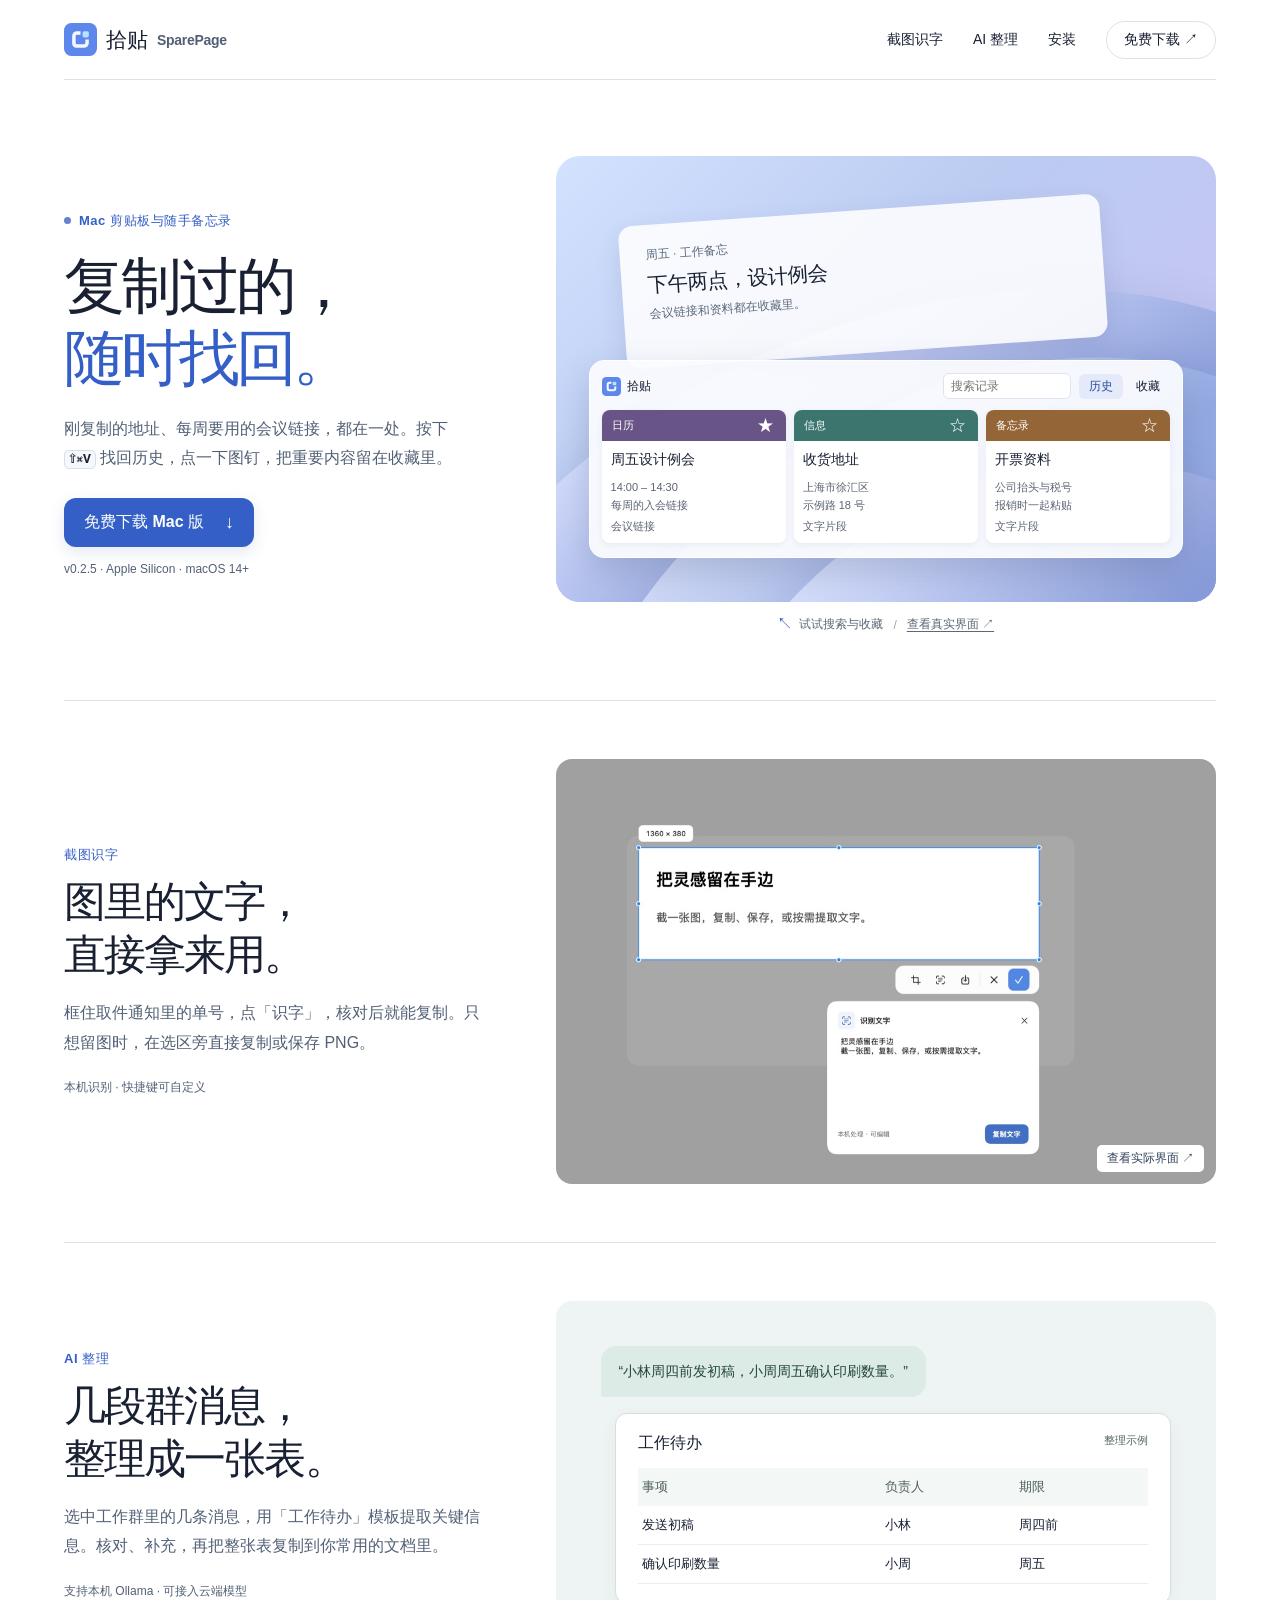
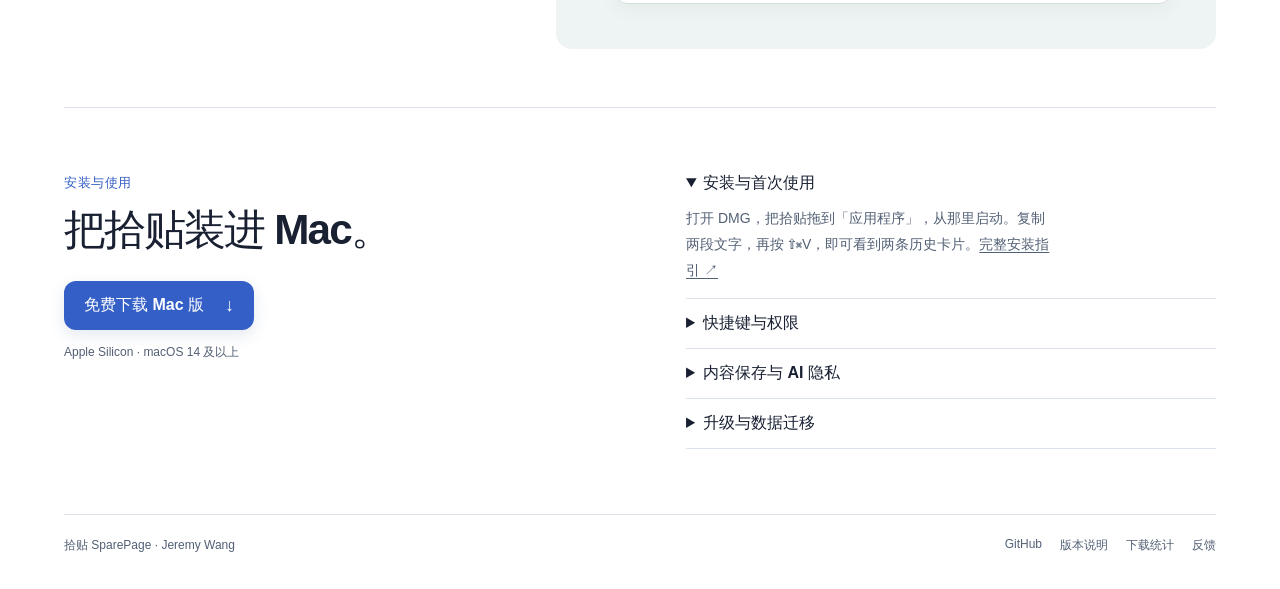
==== commit ec86d384: "Add files via upload" ====
--- a/docs/index.html
+++ b/docs/index.html
@@ -1,32 +1,32 @@
 <!doctype html>
 <html lang="zh-CN">
 <head>
-<meta charset="utf-8"><meta name="viewport" content="width=device-width,initial-scale=1">
-<title>拾贴 SparePage · Mac 剪贴板历史与随手备忘录</title>
-<meta name="description" content="拾贴 SparePage，一款免费的 macOS 剪贴板管理器。用快捷键找回刚被覆盖的地址，把会议链接和开票信息收进收藏，随时搜索、粘贴。">
-<meta name="theme-color" content="#f6f7f9"><meta property="og:title" content="拾贴 SparePage — 复制过，就找得到。"><meta property="og:description" content="每一次复制，都值得被记住。免费的原生 macOS 剪贴板管理器。"><meta property="og:type" content="website">
-<link rel="icon" type="image/svg+xml" href="./assets/brand/logo.svg">
-<link rel="stylesheet" href="./assets/css/index.css">
+<meta charset="utf-8"><meta name="viewport" content="width=device-width, initial-scale=1">
+<title>拾贴 SparePage · Mac 剪贴板与随手备忘录</title>
+<meta name="description" content="找回复制过的内容，把常用片段收进收藏。拾贴还支持 Mac 区域截图、本机识字和可选的 AI 表格整理。">
+<meta property="og:title" content="拾贴 · 复制过的，随时找回。"><meta property="og:description" content="Mac 剪贴板与随手备忘录，免费下载。">
+<link rel="icon" href="./assets/brand/logo.svg"><link rel="stylesheet" href="./home-v025.css">
 </head>
-<body>
-<svg aria-hidden="true" style="position:absolute;width:0;height:0;overflow:hidden"><defs>
-<symbol id="arrow" viewBox="0 0 24 24"><path d="M5 12h14m-6-6 6 6-6 6"/></symbol><symbol id="down" viewBox="0 0 24 24"><path d="M12 4v14m-5-5 5 5 5-5M5 21h14"/></symbol><symbol id="search" viewBox="0 0 24 24"><circle cx="10.5" cy="10.5" r="6.5"/><path d="m16 16 5 5"/></symbol><symbol id="pin" viewBox="0 0 24 24"><path d="m8 3 8 0-1 7 3 4v2H6v-2l3-4-1-7m4 13v6"/></symbol><symbol id="clock" viewBox="0 0 24 24"><circle cx="12" cy="12" r="9"/><path d="M12 6v6l4 2"/></symbol><symbol id="lock" viewBox="0 0 24 24"><rect x="5" y="10" width="14" height="11" rx="3"/><path d="M8 10V7a4 4 0 0 1 8 0v3m-4 5v2"/></symbol><symbol id="check" viewBox="0 0 24 24"><path d="m5 12 4 4L19 6"/></symbol><symbol id="text" viewBox="0 0 24 24"><path d="M4 6h16M4 10h11M4 14h16M4 18h9"/></symbol><symbol id="image" viewBox="0 0 24 24"><rect x="3" y="4" width="18" height="16" rx="2"/><circle cx="8" cy="9" r="1"/><path d="m3 17 6-5 4 4 4-4 4 4"/></symbol><symbol id="shield" viewBox="0 0 24 24"><path d="M12 3 4 6v6c0 5 8 9 8 9s8-4 8-9V6l-8-3Z"/><path d="m8 12 3 3 5-6"/></symbol><symbol id="apple" viewBox="0 0 24 24"><path stroke="none" fill="currentColor" d="M16.6 3.4c-.8 1-1.9 1.6-3 1.5-.1-1.2.4-2.4 1.1-3.2.8-.9 2-1.5 3-1.6.1 1.2-.3 2.4-1.1 3.3ZM20.9 17.7c-.5 1.1-.8 1.6-1.5 2.5-.9 1.3-2.1 2.9-3.7 2.9-1.3 0-1.7-.8-3.5-.8s-2.2.8-3.5.8c-1.5 0-2.7-1.5-3.6-2.8-2.6-3.7-2.9-8-1.3-10.4 1.1-1.7 2.9-2.7 4.6-2.7 1.4 0 2.4.8 3.5.8 1 0 2.7-1 4.5-.8 1.5.1 2.6.7 3.4 1.7-3 1.7-2.6 6.1 1.1 7.5Z"/></symbol></defs></svg>
-<a class="skip" href="#main">跳到主要内容</a>
-<header class="wrap"><nav aria-label="主导航"><a class="brand" href="#" aria-label="拾贴 SparePage 首页"><img src="./assets/brand/logo.svg" alt="" width="37" height="37">拾贴<span>SparePage</span></a><div class="nav-links"><a href="#experience">体验一下</a><a href="#features">功能</a><a href="#faq">常见问题</a><a class="button small dark" href="#download">免费获取 <svg class="icon"><use href="#down"/></svg></a></div></nav></header>
+<body><a class="skip" href="#main">跳到正文</a>
+<header class="wrap"><nav><a class="brand" href="#main"><img src="./assets/brand/logo.svg" alt="">拾贴 <small>SparePage</small></a><div class="links"><a href="#capture">截图识字</a><a href="#organize">AI 整理</a><a href="#install">安装</a><a class="nav-download download-link" href="https://github.com/wlei24/sparepage-releases/releases/latest">免费下载 ↗</a></div></nav></header>
 <main id="main">
-<section class="wrap hero"><div><div class="eyebrow"><span class="dot"></span> A LITTLE MEMORY FOR YOUR MAC</div><h1>重要的内容，<br><em>复制一次就留住。</em></h1><p class="intro">拾贴是 Mac 上的剪贴板管理器，也是一份随手备忘录。<br>连续复制地址和电话，填单时逐条取用。给常用的会议链接点个图钉，下周开会，从收藏里就能找到。</p><div class="actions"><a class="button blue download-link" href="https://github.com/wlei24/sparepage-releases/releases/latest"><svg class="icon"><use href="#apple"/></svg>免费下载 macOS 版<svg class="icon"><use href="#down"/></svg></a><a class="button ghost" href="#experience">试试找回一条记录<svg class="icon"><use href="#arrow"/></svg></a></div><p class="micro"><span data-release-version>最新版本</span> · Apple Silicon · macOS 14+<br><a class="inline-link" href="#install">查看首次安装指引</a></p></div><div class="hero-art" aria-hidden="true"><div class="orbit"></div><div class="orbit two"></div><span class="cross a">+</span><span class="cross b">+</span><div class="floating-card card-back"><div class="cap">↗ &nbsp; 灵感备忘</div><div class="body">每周五 14:00 · 项目例会<br>入会链接已收藏</div><div class="foot"><span>文字</span><span>刚刚</span></div></div><div class="floating-card card-front"><div class="cap"><img src="./assets/brand/logo.svg" alt="" width="20" height="20">拾贴 SparePage <span style="margin-left:auto">⌘C</span></div><div class="body"><strong>下次寄件，<br>还用这个地址<span class="blue-dot">。</span></strong><p>上海市徐汇区 · 示例路 18 号</p></div><div class="foot"><span>已收藏</span><span>⌘1</span></div></div><div class="floating-card card-color"><div class="cap">◉ &nbsp; 今天的配色</div><div class="swatches"><i></i><i></i><i></i></div><div class="foot"><span>#426FE0</span><span>⌘3</span></div></div><div class="keycap">⌘ <span>C</span></div><span class="orbit-note">COPY. KEEP. FIND.</span></div></section>
-<div class="wrap hero-bottom"><div class="mini-row"><span><svg class="icon"><use href="#apple"/></svg>为 macOS 而生</span><span><svg class="icon"><use href="#lock"/></svg>内容只存本机</span><span><svg class="icon"><use href="#check"/></svg>免费使用</span></div><a class="scroll-link" href="#experience">向下，找回刚才的灵感 <span>↓</span></a></div>
-<section class="wrap section" id="experience"><div class="section-head reveal"><div><span class="num">01 / YOUR COPY, RECOLLECTED</span><h2>那些“刚才复制的”，<br>都在这里。</h2></div><p>不必记住复制的顺序。用卡片看内容，<br>用搜索找片段，常用的就收藏。<br>下面可以直接试一试。</p></div>
-<div class="playground reveal"><div class="demo-toolbar"><div class="demo-label"><img src="./assets/brand/logo.svg" alt="拾贴"><span>交互演示</span></div><div class="filter-group" role="group" aria-label="筛选演示记录"><button class="filter active" data-filter="all" aria-pressed="true"><svg class="icon"><use href="#clock"/></svg>历史</button><button class="filter" data-filter="pinned" aria-pressed="false"><svg class="icon"><use href="#pin"/></svg>收藏</button><button class="filter" data-filter="text" aria-pressed="false"><svg class="icon"><use href="#text"/></svg>文字</button><button class="filter" data-filter="image" aria-pressed="false"><svg class="icon"><use href="#image"/></svg>图片</button></div><label class="search"><svg class="icon"><use href="#search"/></svg><input id="demo-search" type="search" placeholder="试试搜索「周五」" aria-label="搜索演示内容" autocomplete="off"></label></div><div class="demo-track" id="demo-track" tabindex="0" aria-label="演示历史卡片，可左右滚动"></div><div class="demo-footer"><span id="demo-status" aria-live="polite">仅演示数据，不读取你的剪贴板。</span><div class="demo-next"><button class="try-copy" id="demo-copy">＋ 模拟一次复制</button><button class="round" id="demo-prev" aria-label="向左浏览卡片"><svg class="icon" style="transform:rotate(180deg)"><use href="#arrow"/></svg></button><button class="round" id="demo-next" aria-label="向右浏览卡片"><svg class="icon"><use href="#arrow"/></svg></button></div></div></div>
-<div class="preview-links"><span>试试左右拖动、搜索，或点图钉收藏。</span><button class="view-image" id="show-screenshot">查看真实应用界面 ↗</button></div><div class="workflow"><div class="reveal"><div class="step-no">01 — COPY</div><h3>照常复制就好</h3><p>文字、链接、图片和文件记录。<br>你继续工作，拾贴在本机收好历史。</p></div><div class="reveal"><div class="step-no">02 — FIND</div><h3>随时唤出，一眼找到</h3><p>底部展开的卡片不打乱当前工作。<br>按内容、来源应用搜索，也能按类型筛选。</p></div><div class="reveal"><div class="step-no">03 — PASTE</div><h3>双击，回到输入框</h3><p>授予辅助功能权限后，双击或回车直接粘贴。<br>也可以只复制，再手动粘贴。</p></div></div></section>
-<section class="night section" id="features"><div class="wrap"><div class="section-head reveal"><div><span class="num">02 / BUILT FOR YOUR FLOW</span><h2>把收藏当作<br>随手备忘录。</h2></div><p>每周要用的会议链接、反复发给客户的开票信息，都可以在复制时顺手留下。下次用到，打开收藏就能贴。</p></div><div class="feature-grid"><div class="feature-big reveal"><h3>刚才复制的地址，还在。</h3><p>默认 ⇧⌘V 唤出历史。也可以换成自己的组合键，让找回内容成为一个顺手的动作。</p><div class="shortcut-art" aria-label="Shift Command V"><kbd>⇧</kbd><kbd>⌘</kbd><kbd>V</kbd></div><p class="feature-caption">⌘1–9 快速使用 · ⇧↵ 纯文本粘贴 · Esc 收起</p></div><div class="feature-small reveal"><svg class="icon"><use href="#pin"/></svg><div><h3>周五开会，链接在收藏里。</h3><p>第一次收到会议链接，在历史卡片上点图钉。下周开会前打开收藏，直接取用。普通历史到期清理时，收藏仍会保留。</p></div></div><div class="feature-small reveal"><svg class="icon"><use href="#clock"/></svg><div><h3>只记得一句话，也能找。</h3><p>把同事发来的交稿要求复制一次。几天后搜“周五”，就能找到当时的原话，贴进工作清单。</p></div></div></div><div class="privacy-row reveal"><strong>小工具，也认真对待细节。</strong><p>自定义保留数量与清理周期，暂停记录，排除指定应用。更新先提醒，由你确认后打开下载页，不会悄悄替换应用。</p></div></div></section>
-<section class="wrap section" id="whats-new"><div class="section-head reveal"><div><span class="num">v0.2.5 · 新功能</span><h2>截图里的字，<br>也能拿来用。</h2></div><p>收到一张取件通知，单号在图片里。框住那一行，点「识字」，核对后即可复制。只想留张图时，也可以直接复制或保存选区。</p></div><div class="privacy-row reveal"><strong>群里收来的地址，整理成一张表。</strong><p>选择几条消息和「收货地址」模板，核对收件人、电话和地址后复制表格。也可以选工作待办，或自定义字段。需要 AI 帮忙时，按指引连接本机 Ollama 或云端模型。</p></div></section>
-<section class="wrap section story" id="privacy"><div class="reveal"><span class="num">03 / YOUR MAC. YOUR MEMORY.</span><h2>记住你的内容，<br>也尊重它的边界。</h2><p>剪贴板历史在 Mac 上加密保存，截图识字也在本机完成。使用 AI 整理时，你可以选择本机模型，或确认将本次选中的原文和字段发送给你配置的云端服务。</p><ul><li><svg class="icon"><use href="#lock"/></svg><span>本机加密保存，密码加密备份</span></li><li><svg class="icon"><use href="#shield"/></svg><span>支持来源应用排除与暂停记录</span></li><li><svg class="icon"><use href="#check"/></svg><span>恢复备份合并内容，不覆盖现有历史</span></li></ul><p style="font-size:12px">检查版本更新时连接 GitHub。敏感内容仍需主动暂停记录或排除来源应用；文件记录不包含原文件备份。</p></div><div class="story-art reveal" aria-hidden="true"><div class="safe-ring"><img src="./assets/brand/logo.svg" alt=""></div><div class="data-chip one"><svg class="icon"><use href="#text"/></svg>灵感片段.txt</div><div class="data-chip two"><svg class="icon"><use href="#lock"/></svg>ENCRYPTED ON DEVICE</div><div class="data-chip three"><svg class="icon"><use href="#shield"/></svg>只在本机</div><span class="safe-note">YOUR IDEAS STAY WITH YOU</span></div></section>
-<section class="wrap section installation" id="install"><div class="install-panel reveal"><div class="install-title"><span class="num">04 / MAKE YOURSELF AT HOME</span><h2>拖进去，<br>开始记住。</h2><p>一个 DMG，一个 Applications 文件夹。安装后跟随引导，设置成你顺手的样子。</p><a class="button ghost" href="https://github.com/wlei24/sparepage-releases#安装与权限指引" target="_blank" rel="noopener">完整安装与权限指引 ↗</a></div><div class="install-steps"><div class="install-step"><span>01</span><div><h3>拖入 Applications</h3><p>打开安装包，把“拾贴.app”拖到“应用程序”，再从应用程序中启动。</p></div></div><div class="install-step"><span>02</span><div><h3>确认首次打开提示</h3><p>首次启动如遇到系统提示，请确认来自本项目，再按照安装指引操作。</p></div></div><div class="install-step"><span>03</span><div><h3>按需开启自动粘贴</h3><p>在“隐私与安全性 → 辅助功能”中允许拾贴。这个权限用于粘贴回原输入框；不授权也能手动复制使用。</p></div></div></div></div></section>
-<section class="wrap section faq" id="faq"><div class="reveal"><span class="num">A FEW GOOD QUESTIONS</span><h2>你可能想知道。</h2><p style="font-size:14px;color:var(--muted)">还有问题？<a class="inline-link" href="https://github.com/wlei24/sparepage-releases/issues/new/choose" target="_blank" rel="noopener">在 GitHub 聊聊 ↗</a></p></div><div class="faq-list reveal"><details><summary>拾贴是免费的吗？</summary><p>是的，拾贴可以免费使用。你可以直接下载安装，无需注册账号。当前支持 Apple Silicon（M 系列）Mac，最低要求 macOS 14。</p></details><details><summary>首次打开遇到系统提示怎么办？</summary><p>请从本官网或项目 GitHub 下载，并按<a class="inline-link" href="https://github.com/wlei24/sparepage-releases#安装与权限指引">安装指引</a>处理系统提示。如仍无法打开，可以在 GitHub 反馈。</p></details><details><summary>升级会清空我的历史吗？</summary><p>正常升级仅替换应用，不会清理历史、收藏或设置。内容仍按你设置的保留数量和期限管理。跨电脑或重装系统时，请导出密码加密备份再恢复，不要用清理工具删除数据目录和钥匙串。</p></details><details><summary>支持云同步、iPhone 或 Windows 吗？</summary><p>目前专注于 macOS 本机使用，没有云同步、iPhone 或 Windows 版本。数据迁移可通过密码加密备份完成；文件记录中的原文件需要另行保存和迁移。</p></details><details><summary>权限已开，为什么双击还不能粘贴？</summary><p>先点击目标输入框，再唤出拾贴。确认设置中的“直接粘贴”已开，且拾贴自身显示“辅助功能已授权”。如果更新后授权状态不一致，可按<a class="inline-link" href="https://github.com/wlei24/sparepage-releases#已开启权限但双击还是没反应">排查指引</a>重新添加当前应用。部分受保护的输入框不支持模拟粘贴。</p></details></div></section>
-<section class="download wrap" id="download"><img src="./assets/brand/logo.svg" alt="拾贴 Logo" width="64" height="64"><h2>每一次复制，<br>都值得被记住。</h2><p>下次复制第二条内容时，第一条也留在手边。免费使用，无需注册。</p><div class="actions"><a class="button blue download-link" href="https://github.com/wlei24/sparepage-releases/releases/latest"><svg class="icon"><use href="#apple"/></svg>免费下载 macOS 版<svg class="icon"><use href="#down"/></svg></a><a class="button ghost" data-release-notes href="https://github.com/wlei24/sparepage-releases/releases/latest" target="_blank" rel="noopener">版本说明 ↗</a></div><p class="micro"><span data-release-version>最新版本</span> · Apple Silicon · macOS 14+</p></section>
-</main><footer class="wrap footer"><span>© 2026 Jeremy Wang &nbsp; · &nbsp; 拾贴 SparePage</span><div class="footer-links"><a href="https://github.com/wlei24/sparepage-releases" target="_blank" rel="noopener">GitHub ↗</a><a href="#privacy">隐私</a><a href="https://github.com/wlei24/sparepage-releases#免责声明" target="_blank" rel="noopener">免责声明</a><a href="https://github.com/wlei24/sparepage-releases/issues/new/choose" target="_blank" rel="noopener">反馈</a></div></footer>
-<dialog id="screenshot-dialog" aria-labelledby="screenshot-title"><header><span id="screenshot-title">拾贴真实界面 · 独立演示数据</span><button id="close-screenshot" aria-label="关闭界面大图">关闭 ✕</button></header><img src="./assets/screenshots/feature-history.png" alt="拾贴底部历史面板，按来源应用分色显示文字、链接、文件和图片卡片" width="1919" height="339"></dialog>
-<script src="./assets/js/index.js"></script>
-<script src="./assets/js/release.js"></script>
-</body></html>
+<section class="hero wrap">
+<div class="lead"><div class="category"><i></i> Mac 剪贴板与随手备忘录</div><h1>复制过的，<br><em>随时找回。</em></h1><p>刚复制的地址、每周要用的会议链接，都在一处。按下 <kbd>⇧⌘V</kbd> 找回历史，点一下图钉，把重要内容留在收藏里。</p><a class="primary download-link" href="https://github.com/wlei24/sparepage-releases/releases/latest">免费下载 Mac 版 <b aria-hidden="true">↓</b></a><small class="spec"><span data-release-version>v0.2.5</span> · Apple Silicon · macOS 14+</small></div>
+<div class="figure"><div class="desktop">
+<div class="ribbon r1"></div><div class="ribbon r2"></div><div class="ribbon r3"></div>
+<div class="note" aria-hidden="true"><small>周五 · 工作备忘</small><strong>下午两点，设计例会</strong><span>会议链接和资料都在收藏里。</span></div>
+<div class="shelf"><div class="bar"><div class="bar-brand"><img src="./assets/brand/logo.svg" alt="">拾贴</div><input id="search" type="search" placeholder="搜索记录" aria-label="搜索演示记录"><div class="tabs" aria-label="演示筛选"><button data-filter="all" aria-pressed="true">历史</button><button data-filter="fav" aria-pressed="false">收藏</button></div></div>
+<div class="cards" aria-live="polite">
+<article data-fav="true"><div class="cap purple">日历<button class="pin" aria-label="取消收藏会议链接" aria-pressed="true">★</button></div><strong>周五设计例会</strong><p>14:00 – 14:30<br>每周的入会链接</p><small>会议链接</small></article>
+<article data-fav="false"><div class="cap green">信息<button class="pin" aria-label="收藏收货地址" aria-pressed="false">☆</button></div><strong>收货地址</strong><p>上海市徐汇区<br>示例路 18 号</p><small>文字片段</small></article>
+<article data-fav="false"><div class="cap amber">备忘录<button class="pin" aria-label="收藏开票资料" aria-pressed="false">☆</button></div><strong>开票资料</strong><p>公司抬头与税号<br>报销时一起粘贴</p><small>文字片段</small></article>
+</div><span class="empty" hidden>没有匹配的记录。</span></div></div>
+<div class="caption"><span class="cursor">↖</span> 试试搜索与收藏<span aria-hidden="true"> / </span><a href="./assets/screenshots/feature-history.png">查看真实界面 ↗</a></div></div>
+</section>
+<section class="feature wrap" id="capture"><div class="copy"><span class="overline">截图识字</span><h2>图里的文字，<br>直接拿来用。</h2><p>框住取件通知里的单号，点「识字」，核对后就能复制。只想留图时，在选区旁直接复制或保存 PNG。</p><small>本机识别 · 快捷键可自定义</small></div><a class="shot" href="./capture-v025.jpg" aria-label="查看拾贴截图识字界面大图"><img loading="lazy" src="./capture-v025.jpg" width="1200" height="771" alt="拾贴中可调整的截图选区、浮动工具条和可编辑的文字结果"><span>查看实际界面 ↗</span></a></section>
+<section class="feature reverse wrap" id="organize"><div class="copy"><span class="overline">AI 整理</span><h2>几段群消息，<br>整理成一张表。</h2><p>选中工作群里的几条消息，用「工作待办」模板提取关键信息。核对、补充，再把整张表复制到你常用的文档里。</p><small>支持本机 Ollama · 可接入云端模型</small></div>
+<div class="flow"><div class="message">“小林周四前发初稿，小周周五确认印刷数量。”</div><div class="tablebox"><h3>工作待办 <span>整理示例</span></h3><table><thead><tr><th>事项</th><th>负责人</th><th>期限</th></tr></thead><tbody><tr><td>发送初稿</td><td>小林</td><td>周四前</td></tr><tr><td>确认印刷数量</td><td>小周</td><td>周五</td></tr></tbody></table></div></div></section>
+<section class="setup wrap" id="install"><div><span class="overline">安装与使用</span><h2>把拾贴装进 Mac。</h2><a class="primary download-link" href="https://github.com/wlei24/sparepage-releases/releases/latest">免费下载 Mac 版 <b aria-hidden="true">↓</b></a><small class="spec">Apple Silicon · macOS 14 及以上</small></div>
+<div class="guide"><details open><summary>安装与首次使用</summary><p>打开 DMG，把拾贴拖到「应用程序」，从那里启动。复制两段文字，再按 ⇧⌘V，即可看到两条历史卡片。<a href="https://github.com/wlei24/sparepage-releases#安装与权限指引">完整安装指引 ↗</a></p></details><details><summary>快捷键与权限</summary><p>自动粘贴需要辅助功能权限，区域截图需要屏幕录制权限。默认截图快捷键 ⌘Z 会占用其他应用的撤销操作，可在拾贴设置中修改。</p></details><details><summary>内容保存与 AI 隐私</summary><p>剪贴板历史加密保存在本机，收藏会跳过普通历史的自动清理。可暂停记录或排除指定应用。使用云端 AI 时，确认后会将本次选中的原文和字段发送给你配置的服务。</p></details><details><summary>升级与数据迁移</summary><p>正常升级只需退出旧版并替换应用，历史和收藏都会保留。更换电脑前，可以在设置里导出加密备份。</p></details></div></section></main>
+<footer class="wrap"><span>拾贴 SparePage · Jeremy Wang</span><div><a href="https://github.com/wlei24/sparepage-releases">GitHub</a><a data-release-notes href="https://github.com/wlei24/sparepage-releases/releases/latest">版本说明</a><a href="./stats.html">下载统计</a><a href="https://github.com/wlei24/sparepage-releases/issues/new/choose">反馈</a></div></footer>
+<script src="./home-v025.js" defer></script><script src="./assets/js/release.js" defer></script></body></html>
--- a/docs/home-v025.css
+++ b/docs/home-v025.css
@@ -0,0 +1,12 @@
+:root{--ink:#182032;--blue:#345fc7;--muted:#526075;--line:#dce2ea;--wash:#f5f7fa;font-family:-apple-system,BlinkMacSystemFont,"PingFang SC","Microsoft YaHei",sans-serif;color:var(--ink);background:#fff;font-synthesis:none}
+*{box-sizing:border-box}html{scroll-behavior:smooth;scroll-padding-top:30px}body{margin:0}a{color:inherit;text-decoration:none}button{font:inherit;color:inherit;cursor:pointer}a:focus-visible,button:focus-visible,summary:focus-visible{outline:3px solid #466ee0;outline-offset:3px}a:hover{color:var(--blue)}.skip{position:absolute;top:-80px;left:12px;background:white;padding:12px;z-index:10}.skip:focus{top:8px}.wrap{width:min(1152px,calc(100% - 96px));margin-inline:auto}nav,footer,.links,.brand,.category,.bar,.bar-brand,.cap,.tabs,.caption{display:flex;align-items:center}nav{justify-content:space-between;height:80px;border-bottom:1px solid var(--line)}.brand{gap:9px;font-size:21px;font-weight:730}.brand img{width:33px;height:33px}.brand small{font-size:14px;color:var(--muted);font-weight:550;letter-spacing:-.3px}.links{gap:30px;font-size:14px}.nav-download{border:1px solid var(--line);padding:9px 17px;border-radius:24px;font-weight:600}
+.hero{display:grid;grid-template-columns:minmax(0,.8fr) minmax(0,1.2fr);gap:clamp(26px,4vw,68px);align-items:center;padding-block:76px 65px}.category,.overline{color:var(--blue);font-size:13px;font-weight:650;letter-spacing:.04em}.category{gap:8px}.category i{display:block;width:7px;height:7px;border-radius:50%;background:#6482cd}.lead h1{font-size:clamp(44px,4.8vw,72px);line-height:1.17;letter-spacing:-.06em;margin:20px 0;font-weight:730}.lead em{font-style:normal;color:var(--blue)}.lead p,.copy p,.guide p{color:var(--muted);line-height:1.85;font-size:16px;margin:0;max-width:26em}kbd{font:600 .82em ui-monospace,monospace;border:1px solid #d7dfe9;border-radius:5px;padding:1px 4px;background:#f6f8fb;color:var(--ink)}.primary{display:inline-flex;align-items:center;gap:21px;margin-top:25px;padding:14px 20px;background:var(--blue);color:#fff;border-radius:12px;font-weight:650;box-shadow:0 5px 15px #26488a20}.primary:hover{color:white;background:#244cad}.primary b{font-size:18px}.spec,.copy small{display:block;font-size:12px;line-height:1.7;color:var(--muted);margin-top:12px}
+.figure{min-width:0}.desktop{position:relative;overflow:hidden;isolation:isolate;border-radius:24px;background:linear-gradient(135deg,#d3e2fe,#bbcbf1 42%,#c7c6f3 82%,#afc1eb);aspect-ratio:1.48;min-height:330px}.ribbon{position:absolute;inset:auto -30% -77% -24%;height:140%;border-radius:50%;pointer-events:none;transform:rotate(-21deg);background:linear-gradient(170deg,#e3eaff,#c8d2f7 16%,#879bd9 46%);box-shadow:0 -10px 30px #6974b119}.r2{bottom:-95%;left:-4%;transform:rotate(-33deg);background:linear-gradient(170deg,#e3e9ff,#94aae2 42%)}.r3{bottom:-113%;left:17%;transform:rotate(-35deg)}.note{position:absolute;top:12%;left:10%;right:17%;padding:22px 26px 45px;background:#fffd;border-radius:14px;box-shadow:0 10px 25px #363e7520;transform:rotate(-4deg)}.note small,.note span{display:block;color:#5d6a7c;font-size:12px}.note strong{display:block;font-size:clamp(16px,1.6vw,23px);margin:7px 0}.shelf{position:absolute;bottom:10%;left:5%;right:5%;padding:12px 12px 14px;background:#fbfcffed;border:1px solid #fff;border-radius:15px;box-shadow:0 16px 36px #31466c38}.bar{margin-bottom:11px;justify-content:space-between}.bar-brand{font-weight:650;gap:6px;font-size:12px}.bar-brand img{width:19px}.tabs{gap:3px}.tabs button{background:transparent;border:none;font-size:12px;border-radius:6px;padding:4px 10px}.tabs button[aria-pressed=true]{background:#e4eafa;color:#284d9f}.cards{display:grid;grid-template-columns:repeat(3,minmax(0,1fr));gap:8px;min-height:125px}.cards article{position:relative;border-radius:8px;overflow:hidden;background:#fff;box-shadow:0 2px 7px #29345111;padding-bottom:28px}.cap{font-size:11px;color:white;padding:3px 6px 3px 10px;justify-content:space-between;font-weight:600}.purple{background:#685486}.green{background:#3c756d}.amber{background:#946536}.pin{background:transparent;border:none;color:#fff;font-size:17px;min-height:25px;min-width:28px}.cards strong,.cards p,.cards small{display:block;margin:10px 9px 0}.cards strong{font-size:14px}.cards p,.cards small{font-size:11px;line-height:1.6;color:#5b6373}.cards small{position:absolute;bottom:7px}.empty{position:absolute;bottom:60px;left:15px;font-size:13px}.caption{justify-content:center;gap:6px;color:#5c6778;font-size:12px;margin-top:12px}.cursor{font-size:16px;color:var(--blue)}
+.feature{padding-block:58px;border-top:1px solid var(--line);display:grid;grid-template-columns:minmax(0,.8fr) minmax(0,1.2fr);gap:clamp(26px,4vw,68px);align-items:center}.copy h2,.setup h2{font-size:clamp(30px,3.3vw,46px);line-height:1.25;letter-spacing:-.045em;margin:12px 0 16px}.copy small{margin-top:20px}.shot{display:block;position:relative;overflow:hidden;border-radius:16px;background:#e7ebf2}.shot img{display:block;width:100%;height:auto}.shot span{position:absolute;right:12px;bottom:12px;padding:5px 10px;background:#fff;border-radius:5px;color:#34445e;font-size:12px}.flow{padding:clamp(18px,4vw,45px);background:#eef4f3;border-radius:16px}.message{width:fit-content;max-width:100%;padding:14px 18px;background:#dcebe6;color:#24473e;border-radius:15px 15px 15px 3px;line-height:1.7;font-size:14px}.tablebox{margin:16px 0 0 14px;padding:19px 22px;background:#fff;border:1px solid #d5dfdc;border-radius:12px;box-shadow:0 6px 18px #344e470d}.tablebox h3{font-size:16px;margin:0 0 14px}.tablebox h3 span{float:right;font-size:11px;font-weight:500;color:#52675e}table{width:100%;border-collapse:collapse;text-align:left;font-size:13px}th,td{padding:10px 4px}th{color:#50615b;background:#f3f7f5;font-weight:500}td{border-bottom:1px solid #e8eeeb}.setup{border-top:1px solid var(--line);display:grid;grid-template-columns:1fr 1fr;gap:8%;padding-block:65px}.setup .primary{margin-top:8px}.guide details{border-bottom:1px solid var(--line);padding:14px 0}.guide details:first-child{padding-top:0}summary{font-weight:600;cursor:pointer}.guide p{font-size:14px;margin-top:12px}.guide p a{text-decoration:underline;text-underline-offset:3px}footer{border-top:1px solid var(--line);padding-block:22px 35px;justify-content:space-between;font-size:12px;color:var(--muted)}footer div{display:flex;gap:18px}
+@media(max-width:830px){.wrap{width:calc(100% - 48px)}.hero,.feature{gap:25px}.lead h1{font-size:46px}.lead p,.copy p{font-size:15px}.cards strong{font-size:12px}.desktop{min-height:310px}.shelf{left:3%;right:3%}.note{top:7%}.links{gap:17px}}
+@media(max-width:680px){.wrap{width:calc(100% - 36px)}nav{height:63px}.links>a:not(.nav-download){display:none}.nav-download{font-size:13px}.hero,.feature,.setup{grid-template-columns:1fr}.hero{padding-block:40px 30px;gap:26px}.lead h1{font-size:clamp(43px,10vw,55px);margin:15px 0}.lead h1 br{display:none}.lead h1 em{white-space:nowrap}.lead p{max-width:32em}.desktop{min-height:290px;aspect-ratio:1.55;border-radius:17px}.shelf{padding:9px;bottom:7%}.note{padding:14px 18px 34px;top:8%}.cards{gap:5px}.primary{margin-top:17px}.feature,.setup{padding-block:35px;gap:19px}.copy h2 br{display:none}.copy small{margin-top:10px}.tablebox{margin-left:0;padding:15px}.guide{margin-top:8px}footer{align-items:flex-start;flex-direction:column;gap:14px}.caption{font-size:11px}.spec{font-size:11px}.setup h2{font-size:30px}}
+@media(prefers-reduced-motion:reduce){html{scroll-behavior:auto}}
+
+#search{font:inherit;font-size:12px;min-width:0;width:clamp(68px,10vw,135px);margin-left:auto;margin-right:8px;border:1px solid #dfe4ec;border-radius:6px;padding:5px 7px;color:var(--ink);background:white}.caption a{text-decoration:underline;text-underline-offset:3px}.caption span[aria-hidden]{margin-inline:4px;color:#9aa6b8}
+.desktop{width:100%}
+@media(max-width:680px){.lead h1 br{display:initial}.desktop{min-height:310px}.note{padding-bottom:30px}.shelf{bottom:6%}.bar-brand{gap:4px}.cap{padding-left:7px}.cards p{line-height:1.45}.cards strong,.cards p,.cards small{margin-left:7px;margin-right:5px}}
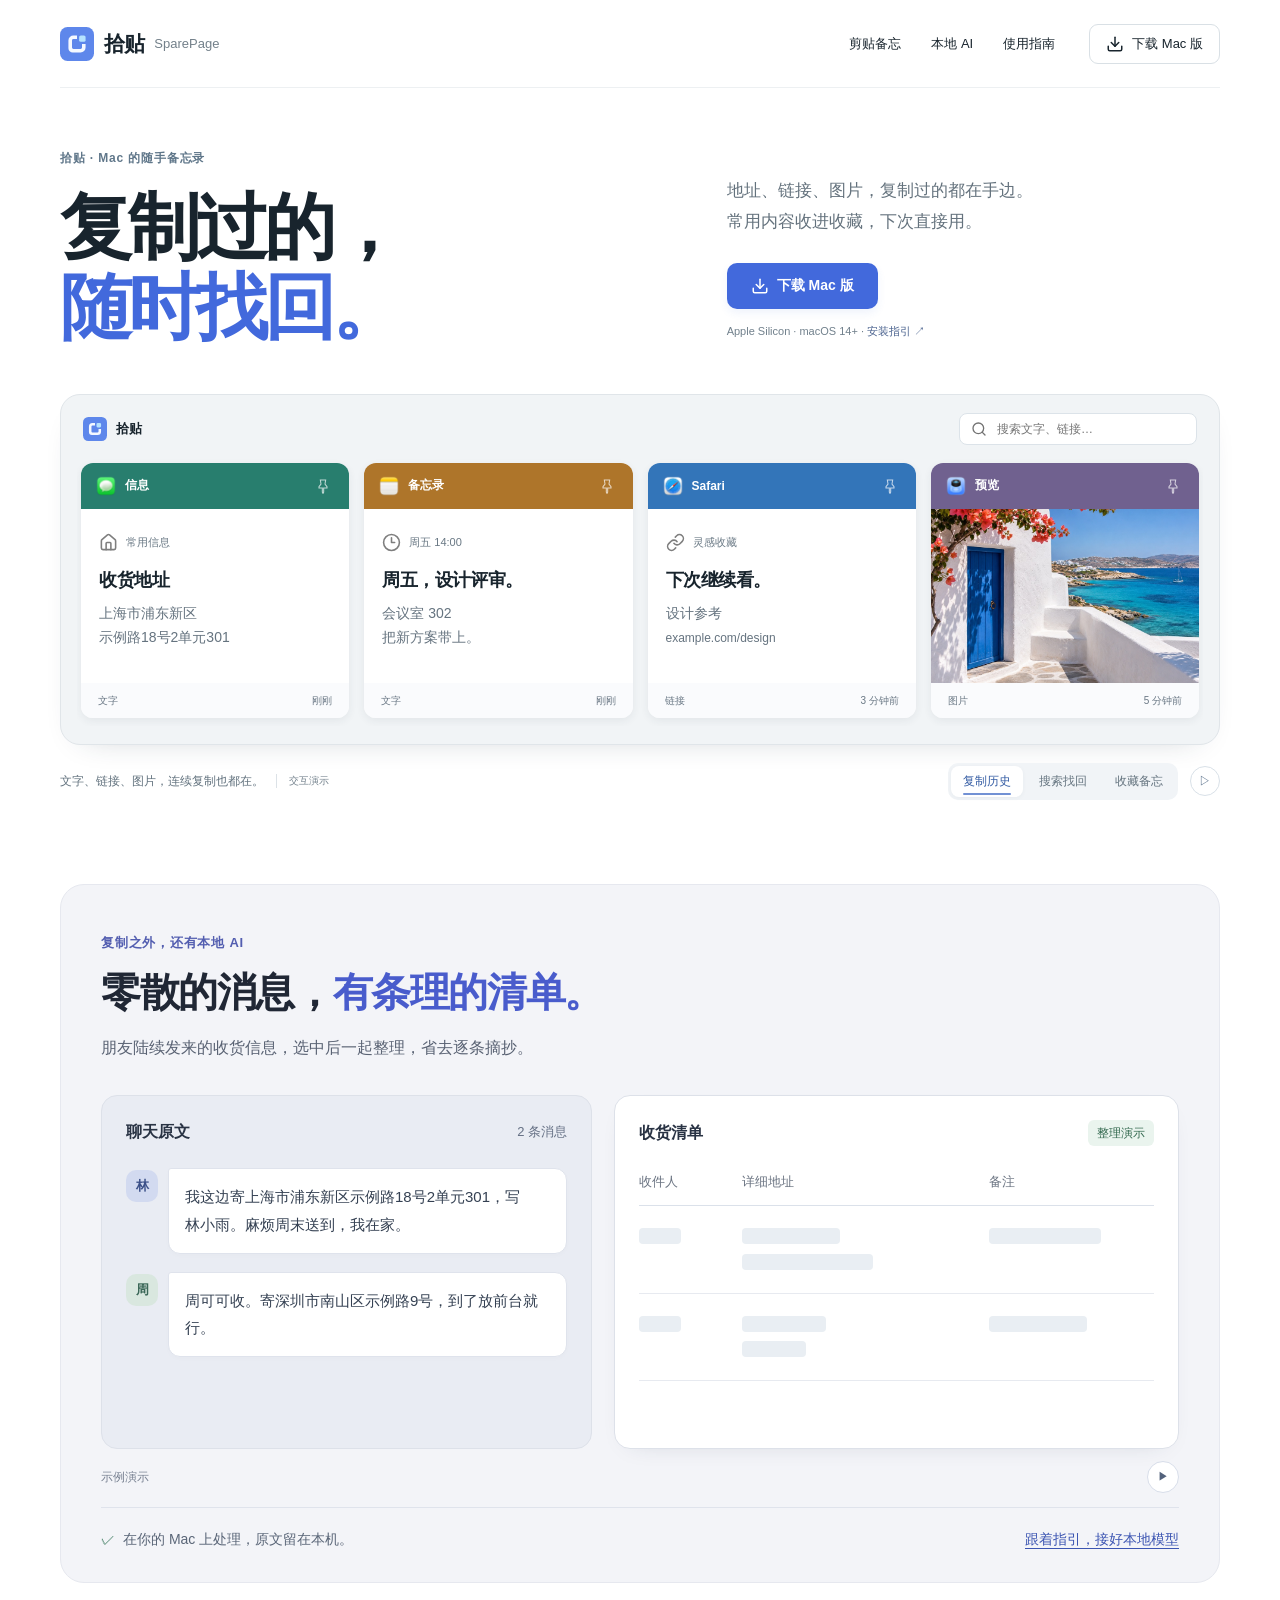
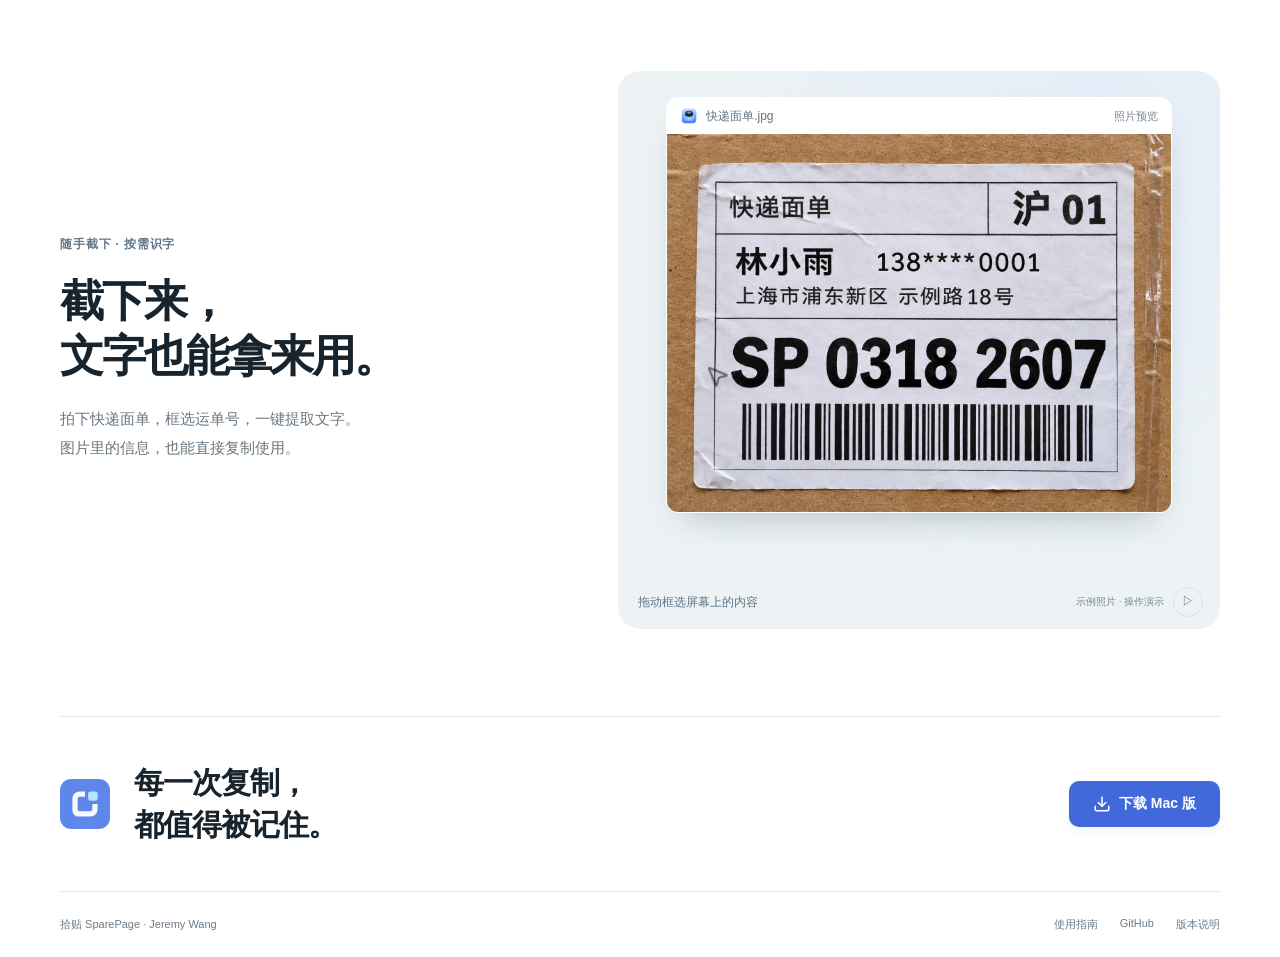
==== commit 1df298f0: "Refresh product website with clipboard, local AI and screenshot demos" ====
--- a/docs/index.html
+++ b/docs/index.html
@@ -1,32 +1,158 @@
 <!doctype html>
-<html lang="zh-CN">
-<head>
-<meta charset="utf-8"><meta name="viewport" content="width=device-width, initial-scale=1">
-<title>拾贴 SparePage · Mac 剪贴板与随手备忘录</title>
-<meta name="description" content="找回复制过的内容，把常用片段收进收藏。拾贴还支持 Mac 区域截图、本机识字和可选的 AI 表格整理。">
-<meta property="og:title" content="拾贴 · 复制过的，随时找回。"><meta property="og:description" content="Mac 剪贴板与随手备忘录，免费下载。">
-<link rel="icon" href="./assets/brand/logo.svg"><link rel="stylesheet" href="./home-v025.css">
-</head>
-<body><a class="skip" href="#main">跳到正文</a>
-<header class="wrap"><nav><a class="brand" href="#main"><img src="./assets/brand/logo.svg" alt="">拾贴 <small>SparePage</small></a><div class="links"><a href="#capture">截图识字</a><a href="#organize">AI 整理</a><a href="#install">安装</a><a class="nav-download download-link" href="https://github.com/wlei24/sparepage-releases/releases/latest">免费下载 ↗</a></div></nav></header>
+<html lang="zh-CN"><head>
+<meta charset="utf-8"><meta name="viewport" content="width=device-width,initial-scale=1">
+<title>拾贴 SparePage · 每一次复制，都值得被记住</title>
+<meta name="description" content="拾贴是一款免费的 Mac 剪贴板与随手备忘录。找回复制过的文字、链接、图片，收藏常用内容，也能接入本地 AI 整理信息。">
+<meta name="theme-color" content="#ffffff">
+<link rel="icon" href="assets/brand/logo.svg"><link rel="stylesheet" href="assets/css/ai-motion.css?v=9"><link rel="stylesheet" href="assets/css/landing-v9.css?v=13">
+<script src="assets/js/landing.js?v=10" defer></script><script src="assets/js/ai-motion.js?v=9" defer></script><script src="assets/js/ocr-motion.js?v=11" defer></script><script src="assets/js/release.js" defer></script>
+<link rel="stylesheet" href="assets/css/ocr-motion.css?v=11">
+<link rel="stylesheet" href="assets/css/ai-section.css?v=12">
+</head><body>
+<a class="skip" href="#main">跳到正文</a>
+<header class="wrap"><nav aria-label="主导航">
+<a class="brand" href="#main"><img src="assets/brand/logo.svg" alt="" width="34" height="34"><strong>拾贴</strong><span>SparePage</span></a>
+<div class="nav-links"><a href="#clipboard">剪贴备忘</a><a href="#local-ai">本地 AI</a><a href="guide.html">使用指南</a></div>
+<a class="nav-download download-link" href="https://github.com/wlei24/sparepage-releases/releases/latest"><svg class="download-icon" aria-hidden="true" focusable="false"
+  xmlns="http://www.w3.org/2000/svg"
+  width="24"
+  height="24"
+  viewBox="0 0 24 24"
+  fill="none"
+  stroke="currentColor"
+  stroke-width="2"
+  stroke-linecap="round"
+  stroke-linejoin="round"
+>
+  <path d="M12 15V3" />
+  <path d="M21 15v4a2 2 0 0 1-2 2H5a2 2 0 0 1-2-2v-4" />
+  <path d="m7 10 5 5 5-5" />
+</svg>
+<span>下载 Mac 版</span></a>
+</nav></header>
 <main id="main">
-<section class="hero wrap">
-<div class="lead"><div class="category"><i></i> Mac 剪贴板与随手备忘录</div><h1>复制过的，<br><em>随时找回。</em></h1><p>刚复制的地址、每周要用的会议链接，都在一处。按下 <kbd>⇧⌘V</kbd> 找回历史，点一下图钉，把重要内容留在收藏里。</p><a class="primary download-link" href="https://github.com/wlei24/sparepage-releases/releases/latest">免费下载 Mac 版 <b aria-hidden="true">↓</b></a><small class="spec"><span data-release-version>v0.2.5</span> · Apple Silicon · macOS 14+</small></div>
-<div class="figure"><div class="desktop">
-<div class="ribbon r1"></div><div class="ribbon r2"></div><div class="ribbon r3"></div>
-<div class="note" aria-hidden="true"><small>周五 · 工作备忘</small><strong>下午两点，设计例会</strong><span>会议链接和资料都在收藏里。</span></div>
-<div class="shelf"><div class="bar"><div class="bar-brand"><img src="./assets/brand/logo.svg" alt="">拾贴</div><input id="search" type="search" placeholder="搜索记录" aria-label="搜索演示记录"><div class="tabs" aria-label="演示筛选"><button data-filter="all" aria-pressed="true">历史</button><button data-filter="fav" aria-pressed="false">收藏</button></div></div>
-<div class="cards" aria-live="polite">
-<article data-fav="true"><div class="cap purple">日历<button class="pin" aria-label="取消收藏会议链接" aria-pressed="true">★</button></div><strong>周五设计例会</strong><p>14:00 – 14:30<br>每周的入会链接</p><small>会议链接</small></article>
-<article data-fav="false"><div class="cap green">信息<button class="pin" aria-label="收藏收货地址" aria-pressed="false">☆</button></div><strong>收货地址</strong><p>上海市徐汇区<br>示例路 18 号</p><small>文字片段</small></article>
-<article data-fav="false"><div class="cap amber">备忘录<button class="pin" aria-label="收藏开票资料" aria-pressed="false">☆</button></div><strong>开票资料</strong><p>公司抬头与税号<br>报销时一起粘贴</p><small>文字片段</small></article>
-</div><span class="empty" hidden>没有匹配的记录。</span></div></div>
-<div class="caption"><span class="cursor">↖</span> 试试搜索与收藏<span aria-hidden="true"> / </span><a href="./assets/screenshots/feature-history.png">查看真实界面 ↗</a></div></div>
+<section class="hero" aria-labelledby="hero-heading">
+<div class="hero-copy wrap"><div class="hero-title"><p class="eyebrow">拾贴 · Mac 的随手备忘录</p>
+<h1 id="hero-heading">复制过的，<br><em>随时找回。</em></h1></div><div class="hero-action">
+<p class="lead">地址、链接、图片，复制过的都在手边。<br>常用内容收进收藏，下次直接用。</p>
+<a class="primary download-link" href="https://github.com/wlei24/sparepage-releases/releases/latest"><svg class="download-icon" aria-hidden="true" focusable="false"
+  xmlns="http://www.w3.org/2000/svg"
+  width="24"
+  height="24"
+  viewBox="0 0 24 24"
+  fill="none"
+  stroke="currentColor"
+  stroke-width="2"
+  stroke-linecap="round"
+  stroke-linejoin="round"
+>
+  <path d="M12 15V3" />
+  <path d="M21 15v4a2 2 0 0 1-2 2H5a2 2 0 0 1-2-2v-4" />
+  <path d="m7 10 5 5 5-5" />
+</svg>
+<span>下载 Mac 版</span></a>
+<small>Apple Silicon · macOS 14+ <span aria-hidden="true">·</span> <a href="guide.html#start">安装指引 ↗</a></small>
+</div></div>
+<figure class="clipboard wrap" id="clipboard" data-scene="history" aria-label="自动演示复制历史、搜索和收藏功能">
+<div class="shelf-surface">
+<div class="shelf-toolbar"><img src="assets/brand/logo.svg" width="24" height="24" alt=""><span class="shelf-name">拾贴</span>
+<label class="shelf-search"><img src="assets/icons/search.svg" alt="" width="16" height="16"><input type="search" autocomplete="off" aria-label="搜索演示记录" placeholder="搜索文字、链接…"></label><span class="filter-label">历史</span></div>
+<div class="card-viewport"><div class="card-track">
+<article class="clip new-copy" data-content="周五 设计评审 会议 备忘录" data-id="meeting" data-pinned="false">
+<header class="cap amber"><img src="assets/apps/notes.png" alt="" width="26" height="26"><span>备忘录</span><button class="pin" aria-label="收藏设计评审" aria-pressed="false"><svg viewBox="0 0 24 24" aria-hidden="true"><path d="M8 3h8l-1 6 3 4v2h-5v6l-1 2-1-2v-6H6v-2l3-4z"/></svg></button></header>
+<div class="clip-content"><span class="card-kicker"><img src="assets/icons/clock-3.svg" alt="" width="21" height="21"><span>周五 14:00</span></span><h3>周五，设计评审。</h3><p>会议室 302<br>把新方案带上。</p></div><footer><span>文字</span><span>刚刚</span></footer></article>
+<article class="clip address" data-content="收货地址 林小雨 上海市 浦东新区 示例路18号" data-id="address" data-pinned="false">
+<header class="cap teal"><img src="assets/apps/messages.png" alt="" width="26" height="26"><span>信息</span><button class="pin" aria-label="收藏收货地址" aria-pressed="false"><svg viewBox="0 0 24 24" aria-hidden="true"><path d="M8 3h8l-1 6 3 4v2h-5v6l-1 2-1-2v-6H6v-2l3-4z"/></svg></button></header>
+<div class="clip-content"><span class="card-kicker"><img src="assets/icons/house.svg" alt="" width="21" height="21"><span>常用信息</span></span><h3>收货地址</h3><p>上海市浦东新区<br>示例路18号2单元301</p></div><footer><span>文字</span><span>1 分钟前</span></footer></article>
+<article class="clip link" data-content="网页 链接 Safari 设计 灵感 Design" data-id="link" data-pinned="false">
+<header class="cap blue"><img src="assets/apps/safari.png" alt="" width="26" height="26"><span>Safari</span><button class="pin" aria-label="收藏设计参考" aria-pressed="false"><svg viewBox="0 0 24 24" aria-hidden="true"><path d="M8 3h8l-1 6 3 4v2h-5v6l-1 2-1-2v-6H6v-2l3-4z"/></svg></button></header>
+<div class="clip-content"><span class="card-kicker"><img src="assets/icons/link.svg" alt="" width="21" height="21"><span>灵感收藏</span></span><h3>下次继续看。</h3><p>设计参考<br><span class="url">example.com/design</span></p></div><footer><span>链接</span><span>3 分钟前</span></footer></article>
+<article class="clip photo" data-content="图片 预览 旅行 海边 灵感" data-id="photo" data-pinned="false">
+<header class="cap violet"><img src="assets/apps/preview.png" alt="" width="26" height="26"><span>预览</span><button class="pin" aria-label="收藏旅行图片" aria-pressed="false"><svg viewBox="0 0 24 24" aria-hidden="true"><path d="M8 3h8l-1 6 3 4v2h-5v6l-1 2-1-2v-6H6v-2l3-4z"/></svg></button></header>
+<div class="clip-content"><img src="assets/images/coast.jpg" alt="白色海边小屋、蓝色门与远处的海湾，收藏的旅行参考图片" width="900" height="675"></div><footer><span>图片</span><span>5 分钟前</span></footer></article>
+</div></div>
+<div class="empty" hidden>没有匹配的记录，换个词试试。</div>
+</div>
+<figcaption><div class="demo-explanation"><span class="demo-caption">连续复制，前面的内容也都在。</span><span class="demo-mark">交互演示</span></div><div class="demo-top"><div class="scene-tabs" role="group" aria-label="切换演示场景">
+<button type="button" data-scene="history" aria-pressed="true">复制历史</button>
+<button type="button" data-scene="search" aria-pressed="false">搜索找回</button>
+<button type="button" data-scene="favorite" aria-pressed="false">收藏备忘</button></div>
+<button class="motion-toggle" data-pause-hero aria-label="暂停演示" title="暂停演示">Ⅱ</button></div></figcaption>
+</figure>
 </section>
-<section class="feature wrap" id="capture"><div class="copy"><span class="overline">截图识字</span><h2>图里的文字，<br>直接拿来用。</h2><p>框住取件通知里的单号，点「识字」，核对后就能复制。只想留图时，在选区旁直接复制或保存 PNG。</p><small>本机识别 · 快捷键可自定义</small></div><a class="shot" href="./capture-v025.jpg" aria-label="查看拾贴截图识字界面大图"><img loading="lazy" src="./capture-v025.jpg" width="1200" height="771" alt="拾贴中可调整的截图选区、浮动工具条和可编辑的文字结果"><span>查看实际界面 ↗</span></a></section>
-<section class="feature reverse wrap" id="organize"><div class="copy"><span class="overline">AI 整理</span><h2>几段群消息，<br>整理成一张表。</h2><p>选中工作群里的几条消息，用「工作待办」模板提取关键信息。核对、补充，再把整张表复制到你常用的文档里。</p><small>支持本机 Ollama · 可接入云端模型</small></div>
-<div class="flow"><div class="message">“小林周四前发初稿，小周周五确认印刷数量。”</div><div class="tablebox"><h3>工作待办 <span>整理示例</span></h3><table><thead><tr><th>事项</th><th>负责人</th><th>期限</th></tr></thead><tbody><tr><td>发送初稿</td><td>小林</td><td>周四前</td></tr><tr><td>确认印刷数量</td><td>小周</td><td>周五</td></tr></tbody></table></div></div></section>
-<section class="setup wrap" id="install"><div><span class="overline">安装与使用</span><h2>把拾贴装进 Mac。</h2><a class="primary download-link" href="https://github.com/wlei24/sparepage-releases/releases/latest">免费下载 Mac 版 <b aria-hidden="true">↓</b></a><small class="spec">Apple Silicon · macOS 14 及以上</small></div>
-<div class="guide"><details open><summary>安装与首次使用</summary><p>打开 DMG，把拾贴拖到「应用程序」，从那里启动。复制两段文字，再按 ⇧⌘V，即可看到两条历史卡片。<a href="https://github.com/wlei24/sparepage-releases#安装与权限指引">完整安装指引 ↗</a></p></details><details><summary>快捷键与权限</summary><p>自动粘贴需要辅助功能权限，区域截图需要屏幕录制权限。默认截图快捷键 ⌘Z 会占用其他应用的撤销操作，可在拾贴设置中修改。</p></details><details><summary>内容保存与 AI 隐私</summary><p>剪贴板历史加密保存在本机，收藏会跳过普通历史的自动清理。可暂停记录或排除指定应用。使用云端 AI 时，确认后会将本次选中的原文和字段发送给你配置的服务。</p></details><details><summary>升级与数据迁移</summary><p>正常升级只需退出旧版并替换应用，历史和收藏都会保留。更换电脑前，可以在设置里导出加密备份。</p></details></div></section></main>
-<footer class="wrap"><span>拾贴 SparePage · Jeremy Wang</span><div><a href="https://github.com/wlei24/sparepage-releases">GitHub</a><a data-release-notes href="https://github.com/wlei24/sparepage-releases/releases/latest">版本说明</a><a href="./stats.html">下载统计</a><a href="https://github.com/wlei24/sparepage-releases/issues/new/choose">反馈</a></div></footer>
-<script src="./home-v025.js" defer></script><script src="./assets/js/release.js" defer></script></body></html>
+
+<section class="feature model-feature wrap" id="local-ai" aria-labelledby="ai-heading">
+<div class="section-heading"><p class="eyebrow">复制之外，还有本地 AI</p><h2 id="ai-heading">零散的消息，<span>有条理的清单。</span></h2><p class="ai-intro">朋友陆续发来的收货信息，选中后一起整理，省去逐条摘抄。</p></div>
+<figure class="am" aria-label="从收货消息整理出表格的动画演示">
+  <div class="am-scene">
+    <div class="am-messages">
+      <div class="am-pane-label"><span>聊天原文</span><span class="am-pane-detail">2 条消息</span></div>
+      <div class="am-message" data-am-message="0">
+        <span class="am-avatar" aria-hidden="true">林</span>
+        <p>我这边寄<span data-am-source="0-1">上海市浦东新区示例路18号2单元301</span>，写<span data-am-source="0-0">林小雨</span>。麻烦<span data-am-source="0-2">周末送到，我在家</span>。</p>
+      </div>
+      <div class="am-message" data-am-message="1">
+        <span class="am-avatar" aria-hidden="true">周</span>
+        <p><span data-am-source="1-0">周可可</span>收。寄<span data-am-source="1-1">深圳市南山区示例路9号</span>，<span data-am-source="1-2">到了放前台就行</span>。</p>
+      </div>
+    </div>
+    <div class="am-output">
+      <div class="am-pane-label"><span>收货清单</span><span class="am-output-status" aria-hidden="true">已整理</span></div>
+      <table>
+        <thead><tr><th scope="col">收件人</th><th scope="col">详细地址</th><th scope="col">备注</th></tr></thead>
+        <tbody>
+          <tr>
+            <th scope="row"><span data-am-cell="0-0">林小雨</span></th>
+            <td><span data-am-cell="0-1">上海市浦东新区<br>示例路18号2单元301</span></td>
+            <td><span data-am-cell="0-2">周末送到，我在家</span></td>
+          </tr>
+          <tr>
+            <th scope="row"><span data-am-cell="1-0">周可可</span></th>
+            <td><span data-am-cell="1-1">深圳市南山区<br>示例路9号</span></td>
+            <td><span data-am-cell="1-2">到了放前台就行</span></td>
+          </tr>
+        </tbody>
+      </table>
+      <div class="am-result"><span aria-hidden="true">✓</span> 已整理 2 条，可核对、修改和复制</div>
+    </div>
+  </div>
+  <figcaption class="am-caption">
+    <span>示例演示</span>
+    <button type="button" class="am-toggle" aria-label="播放整理演示" title="播放整理演示" hidden>
+      <span class="am-toggle-symbol" aria-hidden="true">▶</span>
+    </button>
+  </figcaption>
+</figure>
+<div class="ai-section-footer"><p><span class="ai-local-icon" aria-hidden="true">✓</span> 在你的 Mac 上处理，原文留在本机。</p><a href="guide.html#local-model">跟着指引，接好本地模型</a></div>
+</section>
+
+<section class="capture wrap feature" id="capture">
+<div class="capture-copy"><p class="eyebrow">随手截下 · 按需识字</p><h2>截下来，<br>文字也能拿来用。</h2><p>拍下快递面单，框选运单号，一键提取文字。<br>图片里的信息，也能直接复制使用。</p></div>
+<figure class="capture-demo ocr-demo" data-ocr aria-label="截图、识字与复制的操作演示">
+<div class="ocr-window"><div class="ocr-window-bar"><img src="assets/apps/preview.png" width="20" height="20" alt=""><span>快递面单.jpg</span><span class="ocr-photo-tag">照片预览</span></div>
+<div class="ocr-photo"><img src="assets/images/waybill-photo.png" width="1448" height="1086" alt="示例照片：纸箱上的快递面单，运单号 SP 0318 2607"><span class="ocr-number" aria-hidden="true"><span></span><span></span><span></span></span></div></div>
+<div class="ocr-dim" aria-hidden="true"></div><div class="ocr-selection" aria-hidden="true"><i></i><i></i><i></i><i></i><div class="ocr-scanline"></div></div>
+<div class="ocr-toolbar" aria-hidden="true"><img src="assets/icons/crop.svg" alt=""><span class="ocr-tool"><img src="assets/icons/scan-text.svg" alt=""><span class="ocr-tip">识字</span></span><img src="assets/icons/download.svg" alt=""><img src="assets/icons/check.svg" alt=""></div>
+<div class="ocr-result"><div class="ocr-result-title"><img src="assets/icons/scan-text.svg" width="15" height="15" alt=""><span>识别结果</span><span class="ocr-local">本机识别</span></div><div class="ocr-result-line"><strong><span>SP</span> <span>0318</span> <span>2607</span></strong><button class="ocr-copy" type="button" title="复制演示中的运单号" aria-label="复制演示中的运单号"><img src="assets/icons/copy.svg" width="17" height="17" alt=""></button></div><span class="ocr-copy-feedback" role="status"></span></div>
+<div class="ocr-pointer" aria-hidden="true"><img src="assets/icons/mouse-pointer-2.svg" width="25" height="25" alt=""><span></span></div>
+<figcaption><span class="ocr-step">框选屏幕上的内容</span><span class="ocr-demo-label">示例照片 · 操作演示</span></figcaption><button class="motion-toggle ocr-toggle" type="button" aria-label="暂停操作演示" title="暂停操作演示">Ⅱ</button>
+</figure></section>
+<section class="closing wrap"><div class="closing-message"><img src="assets/brand/logo.svg" alt="" width="50" height="50"><h2>每一次复制，<br>都值得被记住。</h2></div><a class="primary download-link" href="https://github.com/wlei24/sparepage-releases/releases/latest"><svg class="download-icon" aria-hidden="true" focusable="false"
+  xmlns="http://www.w3.org/2000/svg"
+  width="24"
+  height="24"
+  viewBox="0 0 24 24"
+  fill="none"
+  stroke="currentColor"
+  stroke-width="2"
+  stroke-linecap="round"
+  stroke-linejoin="round"
+>
+  <path d="M12 15V3" />
+  <path d="M21 15v4a2 2 0 0 1-2 2H5a2 2 0 0 1-2-2v-4" />
+  <path d="m7 10 5 5 5-5" />
+</svg>
+<span>下载 Mac 版</span></a></section>
+</main>
+<footer class="wrap foot"><span>拾贴 SparePage · Jeremy Wang</span><div><a href="guide.html">使用指南</a><a href="https://github.com/wlei24/sparepage-releases">GitHub</a><a data-release-notes href="https://github.com/wlei24/sparepage-releases/releases/latest">版本说明</a></div></footer>
+</body></html>
--- a/docs/assets/css/ai-motion.css
+++ b/docs/assets/css/ai-motion.css
@@ -0,0 +1,177 @@
+.am {
+  --am-ink: #202a38;
+  --am-muted: #65707b;
+  --am-line: #e0e5e8;
+  --am-blue: #3263ca;
+  container: ai-demo / inline-size;
+  color: var(--am-ink);
+  margin: 0;
+  width: 100%;
+  min-width: 0;
+  font-family: inherit;
+}
+.am *, .am *::before, .am *::after { box-sizing: border-box; }
+.am-scene {
+  position: relative;
+  display: grid;
+  grid-template-columns: .95fr 1.05fr;
+  gap: 30px;
+  align-items: stretch;
+  isolation: isolate;
+}
+.am-messages, .am-output {
+  min-width: 0;
+  padding: clamp(20px, 2.5cqw, 30px);
+  border: 1px solid var(--am-line);
+  border-radius: 18px;
+}
+.am-messages { background: #f5f6f7; }
+.am-output {
+  background: #fff;
+  box-shadow: 0 10px 30px #1c2b4410;
+  display: flex;
+  flex-direction: column;
+}
+.am-pane-label {
+  display: flex;
+  align-items: center;
+  justify-content: space-between;
+  gap: 12px;
+  margin-bottom: 25px;
+  font-size: 14px;
+  font-weight: 650;
+  color: #4e5a67;
+}
+.am-output-status { font-size: 13px; color: #367560; font-weight: 500; }
+.am-message {
+  display: flex;
+  align-items: flex-start;
+  gap: 10px;
+  margin-top: 16px;
+}
+.am-avatar {
+  display: grid;
+  place-items: center;
+  width: 31px;
+  height: 31px;
+  flex-shrink: 0;
+  border-radius: 9px;
+  background: #dce5f9;
+  color: #405f9c;
+  font-size: 14px;
+  font-weight: 650;
+  margin-top: 2px;
+}
+.am-message:nth-of-type(3) .am-avatar { background: #e2e9d9; color: #566547; }
+.am-message p {
+  margin: 0;
+  padding: 13px 15px;
+  border: 1px solid #e8ebee;
+  border-radius: 3px 13px 13px 13px;
+  background: white;
+  font-size: 15px;
+  line-height: 1.8;
+  box-shadow: 0 2px 4px #22344904;
+}
+.am-message [data-am-source] { border-radius: 4px; transition: color .25s, background .25s; }
+.am-message .am-source-active { background: #dce8ff; color: #1f4b9c; box-shadow: 0 0 0 2px #dce8ff; }
+.am table { width: 100%; border-collapse: collapse; table-layout: fixed; }
+.am th, .am td {
+  padding: 17px 10px 17px 0;
+  text-align: left;
+  vertical-align: top;
+  border-bottom: 1px solid var(--am-line);
+  font-size: 15px;
+  font-weight: 480;
+  line-height: 1.65;
+  overflow-wrap: anywhere;
+}
+.am thead th { font-size: 13px; color: var(--am-muted); padding: 0 10px 13px 0; border-bottom: 1px solid #bfcbd5; font-weight: 540; }
+.am th:first-child { width: 21%; }
+.am th:nth-child(2) { width: 42%; }
+.am tbody th { font-weight: 620; }
+.am th:last-child, .am td:last-child { padding-right: 0; }
+.am td [data-am-cell], .am tbody th [data-am-cell] {
+  display: inline;
+  border-radius: 4px;
+  transition: color .25s, background .25s;
+  -webkit-box-decoration-break: clone;
+  box-decoration-break: clone;
+}
+.am.am-running [data-am-cell]:not(.am-cell-visible) {
+  color: transparent;
+  background: #e9eef3;
+}
+.am-result {
+  margin-top: auto;
+  padding-top: 26px;
+  font-size: 13px;
+  color: #4c7463;
+  transition: opacity .35s;
+}
+.am-result>span {
+  display: inline-grid; place-items: center; height: 18px; width: 18px;
+  margin-right: 4px; border: 1px solid #b4cabe; border-radius: 50%; font-size: 11px;
+}
+.am.am-running:not(.am-finished) .am-result { opacity: 0; }
+.am-caption {
+  display: flex;
+  align-items: center;
+  justify-content: space-between;
+  gap: 12px;
+  min-height: 42px;
+  padding-top: 10px;
+  font-size: 12px;
+  color: #68717c;
+}
+.am-toggle {
+  display: inline-grid;
+  place-items: center;
+  min-width: 30px;
+  height: 30px;
+  flex-shrink: 0;
+  border: 1px solid #d7dde5;
+  border-radius: 50%;
+  background: #fff;
+  color: #4c5c75;
+  cursor: pointer;
+  font: inherit;
+}
+.am-toggle[hidden] { display: none; }
+.am-toggle:hover { border-color: #8296b6; color: #2a4e8f; }
+.am-toggle:focus-visible { outline: 3px solid #8baafa; outline-offset: 3px; }
+.am-toggle-symbol { font-size: 10px; font-weight: 800; line-height: 1; }
+.am-flying {
+  position: absolute;
+  z-index: 5;
+  max-width: min(240px, 70%);
+  padding: 5px 9px;
+  margin: -5px -9px;
+  color: #244f9c;
+  background: #edf3ff;
+  border: 1px solid #c0d1f3;
+  border-radius: 6px;
+  box-shadow: 0 7px 20px #1d345925;
+  font-size: 14px;
+  font-weight: 580;
+  line-height: 1.65;
+  pointer-events: none;
+  will-change: transform, opacity;
+}
+@container ai-demo (max-width: 750px) {
+  .am-scene { grid-template-columns: 1fr; gap: 16px; }
+  .am-messages, .am-output { padding: 20px; }
+  .am-pane-label { margin-bottom: 17px; }
+  .am-message { margin-top: 12px; }
+  .am-message p { font-size: 15px; padding: 11px 13px; }
+  .am-result { padding-top: 20px; }
+}
+@container ai-demo (max-width: 370px) {
+  .am-messages, .am-output { padding: 15px; border-radius: 13px; }
+  .am-message { gap: 7px; }
+  .am-avatar { width: 26px; height: 26px; }
+  .am th, .am td { font-size: 14px; padding-right: 7px; }
+}
+@media (prefers-reduced-motion: reduce) {
+  .am *, .am *::before, .am *::after { transition: none !important; }
+}
--- a/docs/assets/css/landing-v9.css
+++ b/docs/assets/css/landing-v9.css
@@ -0,0 +1,16 @@
+:root{--ink:#18242d;--muted:#687680;--blue:#4269dc;--line:#e2e7eb;color:var(--ink);background:#fff;font-family:-apple-system,BlinkMacSystemFont,"PingFang SC","Microsoft YaHei",sans-serif;scroll-behavior:smooth;scroll-padding-top:28px;color-scheme:light}*{box-sizing:border-box}body{margin:0;-webkit-font-smoothing:antialiased}h1,h2,h3,p,figure{margin:0}a{color:inherit;text-decoration:none}button,input{font:inherit}button{cursor:pointer}img{display:block;max-width:100%}button:focus-visible,a:focus-visible,input:focus-visible{outline:3px solid #7798e9;outline-offset:4px}[hidden]{display:none!important}.wrap{width:min(1160px,calc(100% - 96px));margin-inline:auto}.skip{position:fixed;top:-60px;left:16px;background:white;padding:12px;z-index:90}.skip:focus{top:10px}
+nav{height:88px;display:flex;align-items:center;gap:34px;border-bottom:1px solid #edf0f2}.brand{display:flex;align-items:center;gap:10px;white-space:nowrap;flex-shrink:0}.brand strong{font-size:21px;letter-spacing:-.04em}.brand>span{font-size:13px;color:#73808a}.nav-links{margin-left:auto;display:flex;gap:30px;font-size:13px}.nav-links a{white-space:nowrap}.nav-links a:hover{color:var(--blue)}.nav-download{padding:10px 16px;border:1px solid #d9e0e5;border-radius:9px;font-size:13px;white-space:nowrap}.nav-download:hover{background:#f3f6fa}
+.hero{padding:62px 0 84px;overflow:hidden}.hero-copy{display:grid;grid-template-columns:1.25fr 1fr;gap:50px;align-items:end}.eyebrow{font-size:12px;letter-spacing:.07em;font-weight:600;color:#60778a;margin-bottom:20px}.hero-title h1{font-size:clamp(50px,5.6vw,78px);line-height:1.12;letter-spacing:-.055em;font-weight:700}.hero-title h1 em{color:var(--blue);font-style:normal}.hero-action{padding-bottom:6px}.lead{font-size:17px;line-height:1.85;color:#64727d;margin-bottom:25px}.primary{display:inline-flex;align-items:center;justify-content:center;background:var(--blue);color:white;padding:14px 24px;border-radius:10px;font-size:14px;font-weight:600;box-shadow:0 4px 8px #4269dc15;transition:background .2s,transform .2s}.primary:hover{background:#3156c5;transform:translateY(-1px)}.hero-action small{display:block;font-size:11px;line-height:1.8;color:#71808c;margin-top:13px}.hero-action small a{color:#4a628e}.hero-action small a:hover{text-decoration:underline}
+.clipboard{margin-top:46px;isolation:isolate}.shelf-surface{border:1px solid #e0e5e9;background:#f1f4f6;border-radius:20px;padding:18px 20px 22px;box-shadow:0 12px 32px -24px #21334355}.shelf-toolbar{display:flex;gap:9px;align-items:center;min-height:32px;margin-bottom:18px;padding-inline:2px}.shelf-name{font-size:13px;font-weight:650}.shelf-search{display:flex;align-items:center;gap:8px;margin-left:auto;padding:7px 11px;width:238px;border:1px solid #dce3e9;background:white;border-radius:8px;transition:border-color .2s}.shelf-search img{opacity:.55;flex-shrink:0}.shelf-search input{border:0;outline:none;background:transparent;width:100%;min-width:0;font-size:12px;color:#334554}.shelf-search:focus-within{border-color:#7898df;box-shadow:0 0 0 3px #6486d41a}.filter-label{display:none}.card-viewport{position:relative;overflow:hidden;padding:4px 4px 8px;margin:-4px}.card-track{display:flex;gap:15px;justify-content:center;min-height:250px}.clip{flex:0 0 calc(25% - 11.25px);max-width:310px;min-width:0;display:flex;flex-direction:column;background:white;border-radius:12px;overflow:hidden;box-shadow:0 3px 9px #243a4c12;transition:flex-basis .55s cubic-bezier(.23,1,.32,1),max-width .55s,opacity .32s,margin .55s,transform .55s}.clip.is-filtered{flex-basis:0;max-width:0;opacity:0;transform:translateY(12px) scale(.9);margin-inline:-7.5px;pointer-events:none;visibility:hidden}.clip.selected{box-shadow:0 0 0 2px #3d7e91,0 5px 14px #36527224}.clip:hover{box-shadow:0 0 0 1px #aebfd1,0 6px 16px #23395a1a}.cap{display:flex;align-items:center;gap:8px;min-height:46px;padding:10px 14px;color:white;white-space:nowrap}.cap img{width:22px;height:22px;object-fit:contain}.cap>span{font-size:12px;font-weight:600}.amber{background:#ae752a}.teal{background:#287e6e}.blue{background:#3375b9}.violet{background:#70618f}.pin{border:0;background:transparent;color:white;padding:4px;margin-left:auto;opacity:.7;display:grid;place-items:center}.pin:hover,.pin[aria-pressed=true]{opacity:1}.pin svg{width:16px;height:16px;fill:none;stroke:currentColor;stroke-width:1.6}.pin[aria-pressed=true] svg{fill:currentColor}.clip-content{padding:19px 18px 16px;flex:1;min-height:174px}.card-kicker{display:flex;align-items:center;gap:8px;height:29px;font-size:11px;color:#697884}.card-kicker img{width:19px;height:19px;opacity:.5}.clip-content h3{font-size:18px;line-height:1.5;letter-spacing:-.025em;margin:10px 0 7px;white-space:nowrap}.clip-content p{font-size:14px;line-height:1.75;color:#65737f;white-space:nowrap}.clip-content .url{font-size:12px}.clip footer{display:flex;justify-content:space-between;padding:10px 17px;font-size:10px;line-height:1.5;color:#697784;background:#fafbfd;white-space:nowrap}.photo .clip-content{padding:0;overflow:hidden}.photo .clip-content img{width:100%;height:100%;max-height:174px;object-fit:cover}.clipboard figcaption{display:flex;justify-content:space-between;align-items:center;gap:20px;margin-top:18px}.demo-explanation{display:flex;align-items:center;gap:12px;font-size:12px;color:#62727e}.demo-mark{font-size:10px;color:#74828d;border-left:1px solid #dce2e7;padding-left:12px;white-space:nowrap}.demo-top{display:flex;align-items:center;gap:12px;flex-shrink:0}.scene-tabs{display:flex;gap:4px;background:#f1f4f7;padding:3px;border-radius:10px}.scene-tabs button{position:relative;overflow:hidden;white-space:nowrap;border:0;border-radius:8px;padding:7px 12px;font-size:12px;background:transparent;color:#667580}.scene-tabs button[aria-pressed=true]{background:white;color:#355da4;box-shadow:0 1px 4px #28425e0c}.scene-progress{position:absolute;left:12px;right:12px;bottom:2px;height:2px;background:#7291d4;border-radius:2px;transform:scaleX(0);transform-origin:left;pointer-events:none}.scene-tabs button[aria-pressed=false] .scene-progress{opacity:0}.motion-toggle{display:grid;place-items:center;width:30px;height:30px;flex-shrink:0;border:1px solid #d9e1e8;border-radius:50%;background:transparent;color:#4c6580;font-size:12px}.motion-toggle:hover{background:white;border-color:#8298b7}.empty{min-height:250px;place-items:center;color:var(--muted);font-size:14px}.empty:not([hidden]){display:grid}
+.reuse{flex:0 0 0;width:0;opacity:0;overflow:hidden;align-self:center;transition:flex-basis .6s,width .6s,opacity .4s,margin .6s;margin-left:-15px;color:#34415b}.reuse>span{font-size:12px;color:#788497;display:block;margin-bottom:8px}.reuse>strong{font-size:14px;display:block;margin-bottom:9px}.reuse>div{border:1px solid #b4c5eb;background:white;border-radius:8px;padding:13px 15px;line-height:1.7;font-size:14px;white-space:nowrap}.paste .reuse{flex-basis:300px;width:300px;opacity:1;margin-left:20px}.paste .reuse>div{animation:fill-address .6s ease}@keyframes fill-address{from{opacity:0;transform:translateY(6px)}to{opacity:1;transform:translateY(0)}}
+h2{font-size:44px;font-weight:650;line-height:1.25;letter-spacing:-.045em}.section-heading{display:flex;justify-content:space-between;align-items:flex-end;gap:40px;margin-bottom:40px}.section-description{max-width:430px}.section-description p{font-size:15px;line-height:1.9}.section-description a{display:inline-block;margin-top:18px;font-size:13px;font-weight:550}.model-feature{background:#17353d;color:white;padding:48px 42px 28px;border-radius:24px}.model-feature .eyebrow{color:#9bd5c5}.model-feature .section-description{color:#c1d3d6}.model-feature .section-description a{color:#adedd4}.model-feature .section-description a:hover{color:white}.model-feature .am-scene{gap:30px;grid-template-columns:1fr 1.1fr}.model-feature .am-messages{background:transparent;border:0;padding:14px 0}.model-feature .am-messages .am-pane-label{color:#b5ccd0;font-size:12px;margin-bottom:20px}.model-feature .am-message{gap:10px;margin-top:18px}.model-feature .am-avatar{background:#456970;color:#d8eeed;border-radius:50%;width:30px;height:30px;font-size:12px}.model-feature .am-message:nth-of-type(3) .am-avatar{background:#4c6f60;color:#e4f2df}.model-feature .am-message p{color:#e2edef;background:#29474f;border:1px solid #3c5961;box-shadow:none;font-size:14px;line-height:1.8;padding:14px 16px;border-radius:2px 12px 12px 12px}.model-feature .am-message .am-source-active{color:#214886}.model-feature .am-output{border:0;border-radius:14px;padding:27px;background:#fff;box-shadow:0 12px 26px #071e2720}.model-feature .am-output .am-pane-label{font-size:13px;color:#42515d}.model-feature .am th,.model-feature .am td{font-size:14px}.model-feature .am thead th{font-size:12px}.model-feature .am-caption{color:#afc5c9;font-size:10px;padding-top:19px}.model-feature .am-toggle{background:transparent;border-color:#537078;color:#d0e3e6}.model-feature .am-result{font-size:12px;color:#437663}
+.capture{padding-block:88px;display:grid;grid-template-columns:.9fr 1.1fr;align-items:center;gap:65px}.capture-copy>p:not(.eyebrow){font-size:15px;line-height:1.9;color:var(--muted);margin-top:22px}.capture-demo{position:relative;min-height:370px;border-radius:22px;background:#edf3f4;overflow:hidden}.receipt{position:absolute;top:32px;left:15%;width:70%;padding:28px 30px 55px;background:white;box-shadow:0 8px 22px #253a5d0d;border-radius:10px}.receipt-heading{display:block;font-size:16px;font-weight:600;margin-bottom:17px}.receipt-detail{display:block;font-size:12px;color:#74828d;margin-bottom:4px}.receipt>strong{font:600 22px/1.4 ui-monospace,monospace;white-space:nowrap;color:#2b3f50}.barcode{height:20px;width:145px;margin-top:9px;opacity:.35;background:repeating-linear-gradient(90deg,#344562 0 2px,transparent 2px 5px,#344562 5px 6px,transparent 6px 10px)}.selection{position:absolute;left:calc(15% + 19px);right:calc(15% + 16px);top:120px;height:40px;border:1px solid #5c84e0;overflow:visible}.selection i{position:absolute;width:5px;height:5px;background:#5c84e0;border:1px solid white;border-radius:50%}.selection i:nth-child(1){left:-3px;top:-3px}.selection i:nth-child(2){right:-3px;top:-3px}.selection i:nth-child(3){left:-3px;bottom:-3px}.selection i:nth-child(4){right:-3px;bottom:-3px}.scanline{position:absolute;width:3px;top:0;bottom:0;left:0;background:#5c84e0;box-shadow:0 0 13px 3px #79a2ef55;opacity:0}.capture-tools{position:absolute;right:13%;top:176px;display:flex;gap:17px;background:white;padding:9px 13px;border-radius:9px;box-shadow:0 4px 16px #213d6514;align-items:center}.capture-tools>img{opacity:.6}.capture-tools .ocr-symbol{padding:4px;background:#edf2fd;border-radius:5px}.recognized{position:absolute;left:24%;right:10%;bottom:53px;background:white;box-shadow:0 7px 18px #33485e13;border-radius:10px;padding:15px 18px;border:1px solid #d5e0ec}.recognized span{display:block;font-size:11px;color:#5474ad;margin-bottom:4px}.recognized strong{font:600 17px/1.4 ui-monospace,monospace;color:#283c5c}.capture-demo figcaption{position:absolute;bottom:18px;left:22px;font-size:11px;color:#647b88}.scan-toggle{position:absolute;bottom:13px;right:18px}.capture-demo.is-moving .scanline{animation:scan 6s ease-in-out infinite}.capture-demo.is-moving .recognized{animation:recognize 6s ease-in-out infinite}@keyframes scan{0%,15%{left:0;opacity:0}20%{opacity:1}55%{left:99%;opacity:1}60%,100%{left:99%;opacity:0}}@keyframes recognize{0%,42%{opacity:0;transform:translateY(12px)}61%,90%{opacity:1;transform:translateY(0)}100%{opacity:0;transform:translateY(0)}}
+.closing{display:flex;justify-content:space-between;align-items:center;gap:30px;padding:45px 0;border-top:1px solid var(--line)}.closing-message{display:flex;align-items:center;gap:24px}.closing h2{font-size:30px;line-height:1.4;letter-spacing:-.035em}.foot{display:flex;align-items:center;justify-content:space-between;gap:20px;padding:25px 0;border-top:1px solid var(--line);font-size:11px;color:#6c7c89}.foot>div{display:flex;gap:22px}
+@media(max-width:1100px){.wrap{width:calc(100% - 64px)}.hero-copy{grid-template-columns:1fr 1fr;gap:35px}.hero-title h1{font-size:64px}.lead{font-size:15px}.clip-content{padding-inline:14px}.clip-content h3{font-size:16px}.clip-content p{font-size:12px}.model-feature{padding:38px 30px 25px}.model-feature h2{font-size:38px}.section-description{max-width:360px}.model-feature .am-output{padding:22px}.capture{gap:35px}}
+@media(max-width:900px) and (min-width:761px){.hero-title h1{font-size:56px}.hero-action .lead br{display:none}.cap{padding-inline:9px}.cap>span{font-size:11px}.card-kicker{font-size:10px}.card-kicker img{width:16px}.clip-content{padding-inline:12px}.clip-content h3{font-size:14px}.clip-content p{font-size:11px}.model-feature .section-heading{display:block}.section-description{margin-top:22px;max-width:none}.model-feature .am-scene{grid-template-columns:1fr;gap:20px}.capture h2{font-size:34px}}
+@media(max-width:760px){.wrap{width:calc(100% - 36px)}nav{height:70px;gap:14px}.brand>span{display:none}.brand strong{font-size:20px}.nav-links{gap:16px;font-size:12px}.nav-links a:first-child{display:none}.nav-download{font-size:12px;padding:8px 11px}.hero{padding:34px 0 48px}.hero-copy{display:block}.hero-title h1{font-size:54px;line-height:1.1}.eyebrow{font-size:11px;margin-bottom:18px}.hero-action{padding:0;margin-top:25px}.lead{font-size:15px;line-height:1.85;margin-bottom:22px}.lead br{display:none}.hero-action small{font-size:10px;margin-top:12px}.clipboard{margin-top:30px}.shelf-surface{padding:13px 11px 14px;border-radius:16px}.shelf-toolbar{margin-bottom:14px;gap:7px}.shelf-name{display:none}.shelf-search{width:calc(100% - 38px);max-width:238px;margin-left:auto}.shelf-search input{font-size:12px}.card-viewport{overflow-x:auto;scrollbar-width:none}.card-viewport::-webkit-scrollbar{display:none}.card-track{justify-content:flex-start;gap:10px;min-height:245px}.clip{flex-basis:205px;max-width:225px;flex-shrink:0}.clip.is-filtered{margin-inline:-5px}.clip-content{min-height:164px;padding:17px 15px 15px}.clip-content h3{font-size:16px}.clip-content p{font-size:13px}.cap{padding-inline:12px}.photo .clip-content img{max-height:164px}.clip footer{font-size:10px;padding-inline:15px}.clipboard figcaption{flex-direction:column-reverse;gap:12px;margin-top:14px}.demo-explanation{font-size:11px}.demo-mark{display:none}.demo-top{gap:10px}.scene-tabs button{font-size:11px;padding:7px 11px}.reuse{margin-left:-10px}.paste .card-track{min-height:245px;justify-content:center}.paste .clip:not(.is-filtered){flex-basis:100%;max-width:100%;box-shadow:none;background:#fff;opacity:1}.paste .clip:not(.is-filtered) .clip-content,.paste .clip:not(.is-filtered) footer{opacity:0}.paste .reuse{position:absolute;left:16px;right:16px;top:59px;bottom:12px;display:flex;flex-direction:column;justify-content:center;flex-basis:auto;width:auto;margin:0;overflow:visible}.paste .reuse>span{font-size:11px;margin-bottom:4px}.paste .reuse>strong{font-size:14px;margin-bottom:7px}.paste .reuse>div{font-size:14px;padding:9px 12px;line-height:1.6}h2{font-size:32px}.model-feature{padding:30px 20px 20px;border-radius:20px}.model-feature h2{font-size:32px}.section-heading{display:block;margin-bottom:26px}.section-description{margin-top:20px}.section-description p{font-size:14px}.section-description p br{display:none}.section-description a{font-size:12px;margin-top:15px}.model-feature .am-scene{grid-template-columns:1fr;gap:21px}.model-feature .am-messages{padding:0}.model-feature .am-message p{font-size:14px;padding:12px}.model-feature .am-output{padding:19px 15px;border-radius:12px}.model-feature .am-avatar{width:27px;height:27px}.model-feature .am th,.model-feature .am td{font-size:13px}.model-feature .am-caption{font-size:9px;gap:8px}.capture{padding-block:48px;grid-template-columns:1fr;gap:28px}.capture-copy>p:not(.eyebrow){margin-top:18px;font-size:14px}.capture-copy>p br{display:none}.capture-demo{min-height:335px;border-radius:18px}.receipt{left:8%;width:84%;padding-inline:20px}.selection{left:calc(8% + 12px);right:calc(8% + 12px)}.capture-tools{right:8%}.recognized{left:16%;right:7%;bottom:45px}.closing{padding-block:30px;flex-direction:column;align-items:flex-start;gap:24px}.closing-message{gap:17px}.closing h2{font-size:25px}.closing-message img{width:43px;height:43px}.foot{font-size:10px;align-items:flex-start;flex-direction:column;gap:14px;padding-block:22px}.foot>div{gap:20px}}
+@media(max-width:400px){.nav-links a[href="#local-ai"]{display:none}.hero-title h1{font-size:49px}.lead{font-size:14px}.model-feature{padding-inline:16px}.model-feature h2{font-size:29px}.capture h2{font-size:30px}.model-feature .am-message{gap:7px}}
+@media(max-width:350px){.hero-title h1{font-size:44px}.model-feature h2{font-size:26px}.scene-tabs button{padding-inline:8px}.model-feature .am th,.model-feature .am td{font-size:12px}.capture h2{font-size:27px}.model-feature .am-message p{font-size:13px}}
+@media(prefers-reduced-motion:reduce){:root{scroll-behavior:auto}*,*::before,*::after{animation:none!important;transition:none!important}}
+
+.download-link{display:inline-flex;align-items:center;justify-content:center;gap:8px}.download-icon{width:18px;height:18px;flex-shrink:0;stroke:currentColor}
--- a/docs/assets/css/ocr-motion.css
+++ b/docs/assets/css/ocr-motion.css
@@ -0,0 +1,21 @@
+.ocr-demo{height:432px;min-height:432px;background:radial-gradient(ellipse at 80% 12%,#e4edf8,transparent 65%),#edf3f4;isolation:isolate;contain:paint}.ocr-window{position:absolute;left:9%;right:9%;top:30px;background:white;border:1px solid #ffffff;border-radius:14px;box-shadow:0 16px 36px -20px #24465640;overflow:hidden}.ocr-window-bar{height:45px;display:flex;align-items:center;gap:8px;padding:0 18px;border-bottom:1px solid #eef1f5;color:#637480;font-size:11px;background:#fbfcfd}.ocr-delivered{margin-left:auto;font-size:10px;background:#e9f5ef;color:#39795f;border-radius:20px;padding:3px 8px}.ocr-paper{padding:21px 26px 38px}.ocr-heading{display:block;font-size:18px;font-weight:650;color:#20313d;margin-bottom:18px}.ocr-label{display:block;font-size:11px;color:#7b8893;margin-bottom:7px}.ocr-number{display:flex;gap:11px;align-items:center;width:max-content;max-width:100%;font:600 25px/1.35 ui-monospace,SFMono-Regular,monospace;color:#293e50;letter-spacing:.015em}.ocr-number>span{border-radius:3px;transition:background .18s,box-shadow .18s}.ocr-number>span.lit{background:#e4efff;box-shadow:0 0 0 3px #e4efff}.ocr-paper .barcode{width:182px;height:22px;opacity:.32;margin-top:11px}.ocr-dim{display:none}.ocr-selection{position:absolute;z-index:2;border:1.5px solid #5c82de;opacity:0;border-radius:2px;box-shadow:0 0 0 600px #18354813;pointer-events:none}.ocr-selection>i{position:absolute;width:6px;height:6px;background:white;border:1.5px solid #5c82de;border-radius:50%}.ocr-selection>i:nth-child(1){top:-4px;left:-4px}.ocr-selection>i:nth-child(2){top:-4px;right:-4px}.ocr-selection>i:nth-child(3){bottom:-4px;left:-4px}.ocr-selection>i:nth-child(4){bottom:-4px;right:-4px}.ocr-scanline{position:absolute;left:0;top:0;bottom:0;width:2px;background:#5c89ed;box-shadow:-9px 0 15px 5px #8ab2ff44;opacity:0}.ocr-toolbar{position:absolute;z-index:3;display:flex;gap:19px;align-items:center;padding:8px 12px;background:#ffffffed;border:1px solid #fff;border-radius:10px;box-shadow:0 8px 22px #29455f1c;opacity:0;transform:translateY(8px);pointer-events:none;backdrop-filter:blur(12px)}.ocr-toolbar>img,.ocr-tool>img{width:18px;height:18px;opacity:.6}.ocr-tool{position:relative;display:grid;place-items:center;width:30px;height:30px;border-radius:6px;transition:background .2s}.ocr-tip{position:absolute;bottom:38px;left:50%;transform:translateX(-50%);font-size:10px;white-space:nowrap;color:white;background:#293b4b;border-radius:5px;padding:4px 8px;opacity:0}.ocr-demo[data-phase=tools] .ocr-tip{opacity:1}.ocr-demo[data-phase=scan] .ocr-tool,.ocr-demo[data-phase=result] .ocr-tool,.ocr-demo[data-phase=copied] .ocr-tool{background:#e9f0ff}.ocr-result{position:absolute;z-index:3;left:18%;right:6%;bottom:53px;padding:15px 18px;background:#fffffff5;border:1px solid #d4e1f4;border-radius:13px;box-shadow:0 14px 25px -17px #31557255;opacity:0;transform:translateY(16px);pointer-events:none}.ocr-result-title{display:flex;align-items:center;gap:6px;font-size:10px;color:#5a79a5;margin-bottom:9px}.ocr-result-title>img{opacity:.6}.ocr-local{margin-left:auto;color:#6b8991;font-size:9px}.ocr-result-line{display:flex;align-items:center;justify-content:space-between;gap:8px}.ocr-result strong{font:600 21px/1.4 ui-monospace,SFMono-Regular,monospace;letter-spacing:.01em;color:#293e50;white-space:nowrap}.ocr-result strong>span{opacity:0}.ocr-copy{display:grid;place-items:center;flex-shrink:0;width:31px;height:31px;border:1px solid #e2e8f1;border-radius:7px;background:#f6f8fc;color:#4b6c98;cursor:pointer}.ocr-copy:hover{background:#eaf1ff}.ocr-copy>img{opacity:.65}.ocr-copy-feedback{display:block;font-size:10px;line-height:1.5;color:#427c67;margin-top:5px}.ocr-copy-feedback:empty{display:none}.ocr-pointer{position:absolute;z-index:5;pointer-events:none;width:25px;height:25px;filter:drop-shadow(1px 3px 2px #24405933);opacity:0;will-change:transform}.ocr-pointer img{width:25px;height:25px}.ocr-pointer>span{position:absolute;left:-8px;top:-8px;width:28px;height:28px;border:2px solid #5a86de;border-radius:50%;opacity:0}.ocr-demo figcaption{left:20px;bottom:18px;right:56px;display:flex;align-items:center;gap:12px;font-size:11px;color:#5b7485}.ocr-demo-label{font-size:9px;color:#728793;margin-left:auto;white-space:nowrap}.ocr-toggle{position:absolute;right:17px;bottom:12px}.ocr-demo[data-phase=result] .ocr-selection,.ocr-demo[data-phase=copied] .ocr-selection{box-shadow:none}.ocr-demo[data-reduced=true] .ocr-pointer{display:none}.ocr-demo[data-reduced=true] .ocr-scanline{display:none}
+@media(max-width:1100px){.ocr-number{font-size:23px}.ocr-paper{padding-inline:22px}.ocr-result strong{font-size:19px}}
+@media(max-width:760px){.ocr-demo{height:422px;min-height:422px}.ocr-window{left:6%;right:6%;top:26px}.ocr-window-bar{padding-inline:14px}.ocr-paper{padding:22px 19px 40px}.ocr-number{font-size:23px;gap:9px}.ocr-heading{font-size:17px}.ocr-result{left:10%;right:6%;padding:14px;bottom:57px}.ocr-result strong{font-size:20px}.ocr-toolbar{gap:16px;padding:7px 10px}.ocr-demo figcaption{left:16px;font-size:10px;gap:5px}.ocr-demo-label{font-size:8px}}
+@media(max-width:350px){.ocr-number{font-size:20px;gap:8px}.ocr-paper{padding-inline:16px}.ocr-result strong{font-size:17px}.ocr-local{font-size:8px}.ocr-demo-label{display:none}}
+
+/* Photo-based crop: the tracking number is printed in the source image. */
+.ocr-demo{height:auto;min-height:440px;aspect-ratio:1.08;background:radial-gradient(ellipse at 80% 12%,#e4edf8,transparent 65%),#edf3f4}
+.ocr-window{left:8%;right:8%;top:26px;border-radius:12px;border-color:#fff;box-shadow:0 18px 35px -18px #203b4e55}
+.ocr-window-bar{height:36px;padding:0 13px;font-size:12px;background:#fff;border:0}
+.ocr-window-bar>img{width:18px;height:18px}
+.ocr-photo-tag{margin-left:auto;color:#778591;font-size:11px}
+.ocr-photo{position:relative;aspect-ratio:4/3;overflow:hidden;background:#b28b61}
+.ocr-photo>img{display:block;width:100%;height:100%;object-fit:cover}
+.ocr-photo .ocr-number{position:absolute;left:12.5%;top:53.5%;width:74.8%;height:14%;display:grid;grid-template-columns:24% 37% 36%;gap:1.5%;max-width:none}
+.ocr-photo .ocr-number>span{height:100%;border-radius:2px;mix-blend-mode:multiply}
+.ocr-photo .ocr-number>span.lit{background:#8cb7ff66;box-shadow:0 0 0 3px #8cb7ff22}
+.ocr-result{left:16%;right:6%;bottom:53px}
+.ocr-result-title{font-size:12px}.ocr-local{font-size:11px}.ocr-tip{font-size:12px}
+.ocr-demo figcaption{font-size:12px}.ocr-demo-label{font-size:10px}
+@media(max-width:760px){.ocr-demo{height:460px;aspect-ratio:auto;min-height:460px}.ocr-window{left:6%;right:6%;top:24px}.ocr-result{left:10%;right:6%;bottom:57px}.ocr-demo figcaption{font-size:11px}.ocr-demo-label{display:none}}
+@media(min-width:440px) and (max-width:760px){.ocr-demo{height:570px}.ocr-window{left:10%;right:10%}}
--- a/docs/assets/css/ai-section.css
+++ b/docs/assets/css/ai-section.css
@@ -0,0 +1,39 @@
+/* Local AI: clear reading order, readable source text and aligned output. */
+.model-feature{background:#f3f4f8;color:#202735;padding:48px 40px 30px;border:1px solid #e6e8ef;border-radius:24px}
+.model-feature .section-heading{display:block;margin-bottom:32px}
+.model-feature .eyebrow{color:#535eb0;font-size:13px;line-height:1.5;letter-spacing:.06em;margin-bottom:14px}
+.model-feature h2{font-size:40px;line-height:1.3;letter-spacing:-.035em;font-weight:650}
+.model-feature h2 span{color:#495ccc}
+.model-feature .ai-intro{font-size:16px;line-height:1.8;color:#596273;margin:16px 0 0}
+.model-feature .am-scene{grid-template-columns:1fr 1.15fr;gap:22px;align-items:stretch}
+.model-feature .am-messages,.model-feature .am-output{padding:24px;border:1px solid #dde1e9;border-radius:16px;min-width:0}
+.model-feature .am-messages{background:#e9ecf3}
+.model-feature .am-output{background:#fff;box-shadow:0 8px 24px -18px #24325040}
+.model-feature .am-pane-label,.model-feature .am-messages .am-pane-label,.model-feature .am-output .am-pane-label{color:#293344;font-size:16px;line-height:1.5;margin-bottom:24px;font-weight:650}
+.model-feature .am-pane-detail{font-size:13px;color:#657084;font-weight:400}
+.model-feature .am-message{gap:10px;margin-top:18px}
+.model-feature .am-avatar{width:32px;height:32px;background:#d2daf0;color:#3b5088;font-size:13px;border-radius:10px}
+.model-feature .am-message:nth-of-type(3) .am-avatar{background:#d9e7df;color:#3b6758}
+.model-feature .am-message p{font-size:15px;line-height:1.85;background:#fff;color:#344052;padding:14px 16px;border:1px solid #dfe3ec;border-radius:3px 12px 12px 12px;box-shadow:0 2px 5px #26344c04}
+.model-feature .am-message .am-source-active{color:#244e9a;background:#e2ebff}
+.model-feature .am-output-status{background:#eaf4ee;color:#32684e;font-size:12px;line-height:1.5;padding:4px 9px;border-radius:6px;white-space:nowrap}
+.model-feature .am table{table-layout:fixed}
+.model-feature .am th,.model-feature .am td{font-size:14px;line-height:1.8;padding:18px 14px 18px 0;border-color:#e7eaf0;color:#354052}
+.model-feature .am thead th{font-size:13px;color:#6b7482;font-weight:500;padding:0 14px 12px 0;border-bottom:1px solid #dbe1ea}
+.model-feature .am th:first-child{width:20%}
+.model-feature .am th:nth-child(2){width:48%}
+.model-feature .am th:last-child,.model-feature .am td:last-child{padding-right:0}
+.model-feature .am tbody th{font-weight:600;color:#263144;white-space:nowrap}
+.model-feature .am-result{font-size:13px;line-height:1.6;color:#50705e;padding-top:22px}
+.model-feature .am-caption{font-size:12px;line-height:1.5;color:#778091;padding-top:12px;min-height:44px}
+.model-feature .am-toggle{color:#53627c;background:#fff;border:1px solid #d8deea;width:32px;height:32px}
+.model-feature .am-toggle:hover{border-color:#697bbe;color:#344bae}
+.ai-section-footer{display:flex;align-items:center;justify-content:space-between;gap:20px;padding-top:20px;margin-top:14px;border-top:1px solid #dfe3ec}
+.ai-section-footer p{font-size:14px;line-height:1.7;color:#596577;margin:0;display:flex;align-items:center;gap:8px}
+.ai-local-icon{color:#38795c;font-size:14px}
+.ai-section-footer a{font-size:14px;color:#3c55b2;text-decoration:underline;text-underline-offset:4px;white-space:nowrap}
+@media(max-width:1000px){.model-feature{padding:32px 26px 24px}.model-feature h2{font-size:34px}.model-feature .am-scene{grid-template-columns:1fr;gap:18px}.model-feature .am-messages,.model-feature .am-output{padding:24px}.model-feature .am-message p{flex:1}.model-feature .am th,.model-feature .am td{font-size:15px}.model-feature .am th:first-child{width:20%}.model-feature .am th:nth-child(2){width:48%}}
+@media(max-width:760px){.model-feature{padding:28px 18px 22px;border-radius:20px}.model-feature h2{font-size:31px;line-height:1.35}.model-feature h2 span{display:block}.model-feature .ai-intro{font-size:15px;margin-top:14px}.model-feature .section-heading{margin-bottom:24px}.model-feature .am-messages,.model-feature .am-output{padding:18px}.model-feature .am-pane-label,.model-feature .am-messages .am-pane-label,.model-feature .am-output .am-pane-label{font-size:15px;margin-bottom:18px}.model-feature .am-message{gap:8px}.model-feature .am-avatar{width:28px;height:28px;font-size:12px}.model-feature .am-message p{padding:12px;font-size:14px;line-height:1.8}.model-feature .am th,.model-feature .am td{font-size:14px;padding-right:10px}.model-feature .am th:first-child{width:23%}.model-feature .am th:nth-child(2){width:45%}.model-feature .am thead th{font-size:12px}.model-feature .am-result{font-size:12px}.ai-section-footer{display:block;padding-top:18px;margin-top:8px}.ai-section-footer p{font-size:13px}.ai-section-footer a{display:inline-block;margin-top:12px;font-size:14px}}
+@media(max-width:350px){.model-feature{padding-inline:12px}.model-feature h2{font-size:27px}.model-feature .am-messages,.model-feature .am-output{padding:14px}.model-feature .am-message{gap:6px}.model-feature .am-avatar{width:24px;height:24px}.model-feature .am-message p{padding:10px}.model-feature .am th,.model-feature .am td{font-size:13px;padding-right:7px}.model-feature .am-pane-detail{font-size:12px}}
+
+.model-feature [data-am-source$="-0"]{white-space:nowrap}
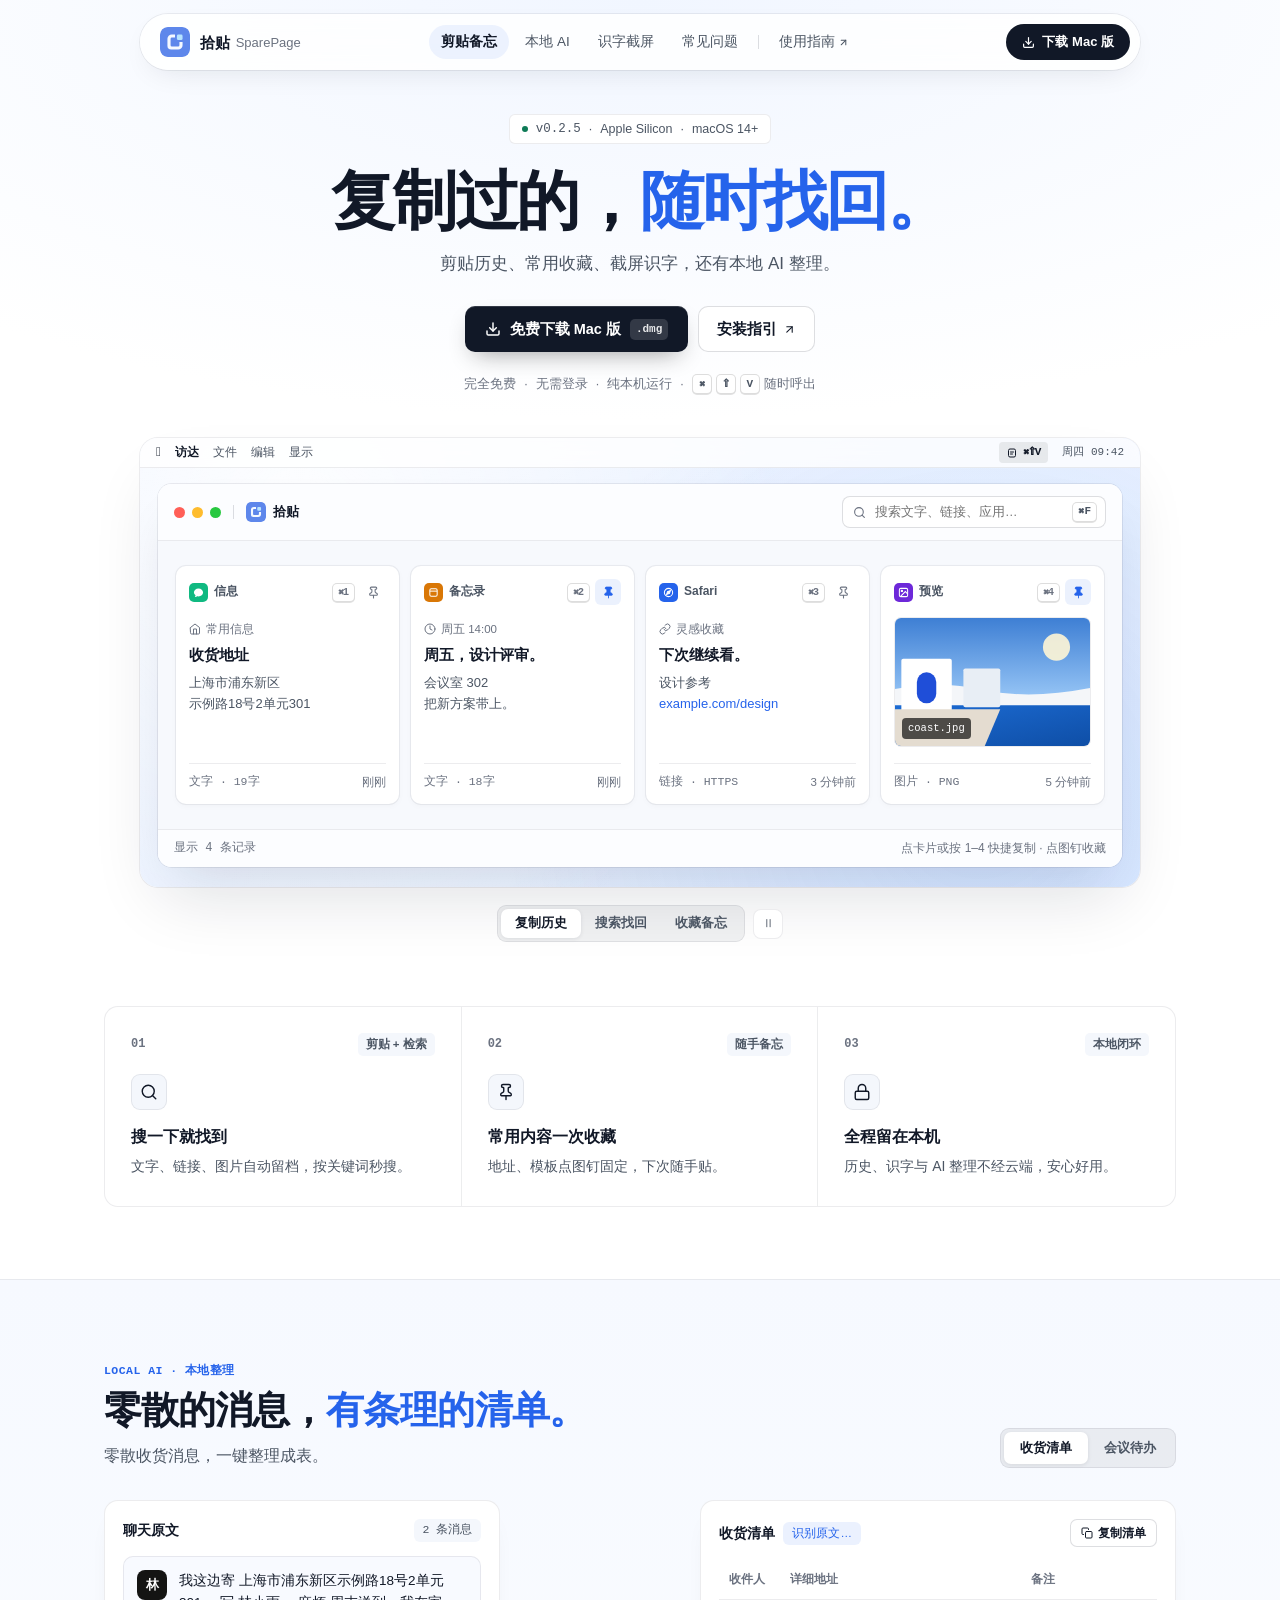
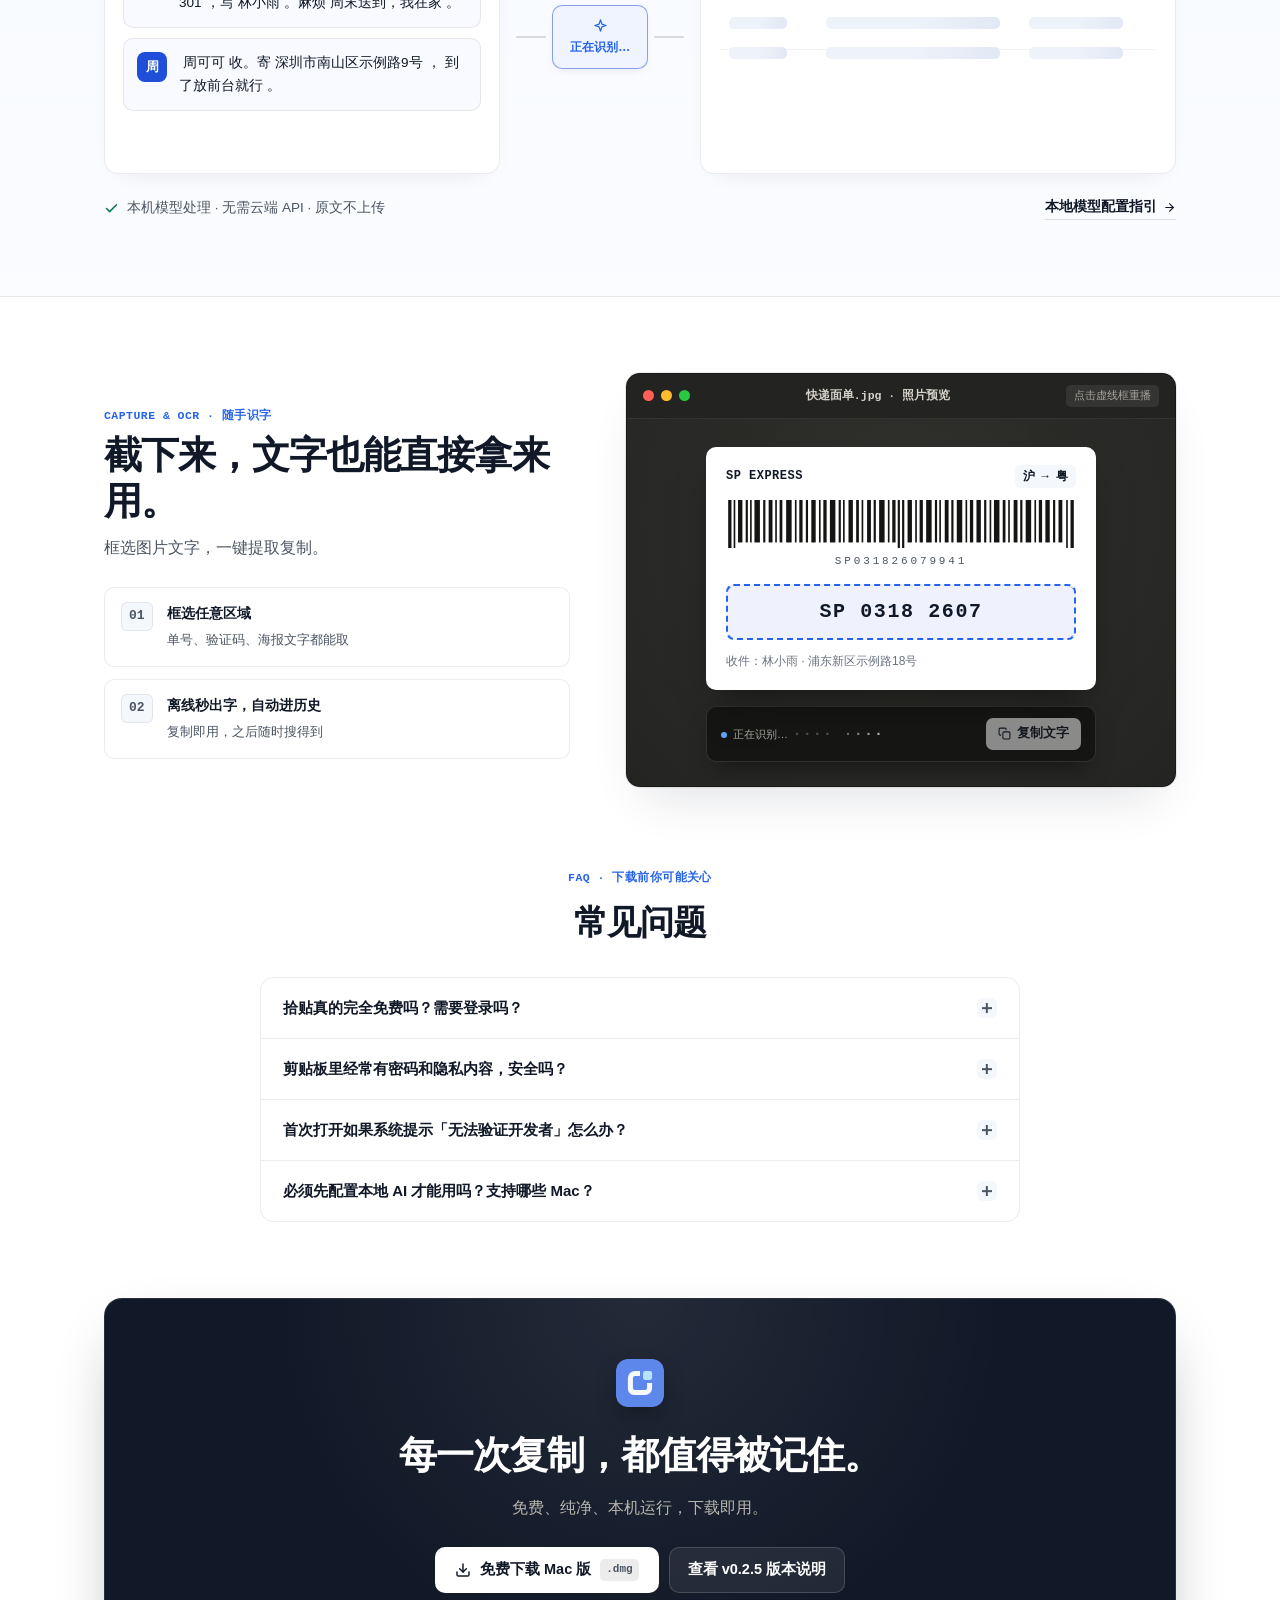
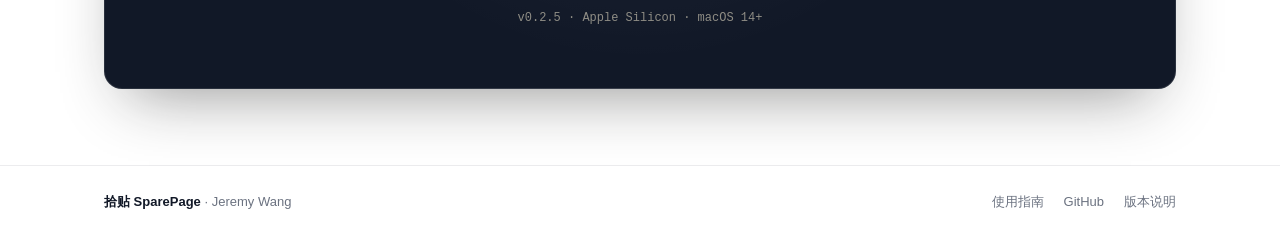
==== commit 58089618: "Publish redesigned SparePage website with automatic release updates" ====
--- a/docs/index.html
+++ b/docs/index.html
@@ -1,158 +1,820 @@
-<!doctype html>
-<html lang="zh-CN"><head>
-<meta charset="utf-8"><meta name="viewport" content="width=device-width,initial-scale=1">
-<title>拾贴 SparePage · 每一次复制，都值得被记住</title>
-<meta name="description" content="拾贴是一款免费的 Mac 剪贴板与随手备忘录。找回复制过的文字、链接、图片，收藏常用内容，也能接入本地 AI 整理信息。">
-<meta name="theme-color" content="#ffffff">
-<link rel="icon" href="assets/brand/logo.svg"><link rel="stylesheet" href="assets/css/ai-motion.css?v=9"><link rel="stylesheet" href="assets/css/landing-v9.css?v=13">
-<script src="assets/js/landing.js?v=10" defer></script><script src="assets/js/ai-motion.js?v=9" defer></script><script src="assets/js/ocr-motion.js?v=11" defer></script><script src="assets/js/release.js" defer></script>
-<link rel="stylesheet" href="assets/css/ocr-motion.css?v=11">
-<link rel="stylesheet" href="assets/css/ai-section.css?v=12">
-</head><body>
-<a class="skip" href="#main">跳到正文</a>
-<header class="wrap"><nav aria-label="主导航">
-<a class="brand" href="#main"><img src="assets/brand/logo.svg" alt="" width="34" height="34"><strong>拾贴</strong><span>SparePage</span></a>
-<div class="nav-links"><a href="#clipboard">剪贴备忘</a><a href="#local-ai">本地 AI</a><a href="guide.html">使用指南</a></div>
-<a class="nav-download download-link" href="https://github.com/wlei24/sparepage-releases/releases/latest"><svg class="download-icon" aria-hidden="true" focusable="false"
-  xmlns="http://www.w3.org/2000/svg"
-  width="24"
-  height="24"
-  viewBox="0 0 24 24"
-  fill="none"
-  stroke="currentColor"
-  stroke-width="2"
-  stroke-linecap="round"
-  stroke-linejoin="round"
->
-  <path d="M12 15V3" />
-  <path d="M21 15v4a2 2 0 0 1-2 2H5a2 2 0 0 1-2-2v-4" />
-  <path d="m7 10 5 5 5-5" />
-</svg>
-<span>下载 Mac 版</span></a>
-</nav></header>
-<main id="main">
-<section class="hero" aria-labelledby="hero-heading">
-<div class="hero-copy wrap"><div class="hero-title"><p class="eyebrow">拾贴 · Mac 的随手备忘录</p>
-<h1 id="hero-heading">复制过的，<br><em>随时找回。</em></h1></div><div class="hero-action">
-<p class="lead">地址、链接、图片，复制过的都在手边。<br>常用内容收进收藏，下次直接用。</p>
-<a class="primary download-link" href="https://github.com/wlei24/sparepage-releases/releases/latest"><svg class="download-icon" aria-hidden="true" focusable="false"
-  xmlns="http://www.w3.org/2000/svg"
-  width="24"
-  height="24"
-  viewBox="0 0 24 24"
-  fill="none"
-  stroke="currentColor"
-  stroke-width="2"
-  stroke-linecap="round"
-  stroke-linejoin="round"
->
-  <path d="M12 15V3" />
-  <path d="M21 15v4a2 2 0 0 1-2 2H5a2 2 0 0 1-2-2v-4" />
-  <path d="m7 10 5 5 5-5" />
-</svg>
-<span>下载 Mac 版</span></a>
-<small>Apple Silicon · macOS 14+ <span aria-hidden="true">·</span> <a href="guide.html#start">安装指引 ↗</a></small>
-</div></div>
-<figure class="clipboard wrap" id="clipboard" data-scene="history" aria-label="自动演示复制历史、搜索和收藏功能">
-<div class="shelf-surface">
-<div class="shelf-toolbar"><img src="assets/brand/logo.svg" width="24" height="24" alt=""><span class="shelf-name">拾贴</span>
-<label class="shelf-search"><img src="assets/icons/search.svg" alt="" width="16" height="16"><input type="search" autocomplete="off" aria-label="搜索演示记录" placeholder="搜索文字、链接…"></label><span class="filter-label">历史</span></div>
-<div class="card-viewport"><div class="card-track">
-<article class="clip new-copy" data-content="周五 设计评审 会议 备忘录" data-id="meeting" data-pinned="false">
-<header class="cap amber"><img src="assets/apps/notes.png" alt="" width="26" height="26"><span>备忘录</span><button class="pin" aria-label="收藏设计评审" aria-pressed="false"><svg viewBox="0 0 24 24" aria-hidden="true"><path d="M8 3h8l-1 6 3 4v2h-5v6l-1 2-1-2v-6H6v-2l3-4z"/></svg></button></header>
-<div class="clip-content"><span class="card-kicker"><img src="assets/icons/clock-3.svg" alt="" width="21" height="21"><span>周五 14:00</span></span><h3>周五，设计评审。</h3><p>会议室 302<br>把新方案带上。</p></div><footer><span>文字</span><span>刚刚</span></footer></article>
-<article class="clip address" data-content="收货地址 林小雨 上海市 浦东新区 示例路18号" data-id="address" data-pinned="false">
-<header class="cap teal"><img src="assets/apps/messages.png" alt="" width="26" height="26"><span>信息</span><button class="pin" aria-label="收藏收货地址" aria-pressed="false"><svg viewBox="0 0 24 24" aria-hidden="true"><path d="M8 3h8l-1 6 3 4v2h-5v6l-1 2-1-2v-6H6v-2l3-4z"/></svg></button></header>
-<div class="clip-content"><span class="card-kicker"><img src="assets/icons/house.svg" alt="" width="21" height="21"><span>常用信息</span></span><h3>收货地址</h3><p>上海市浦东新区<br>示例路18号2单元301</p></div><footer><span>文字</span><span>1 分钟前</span></footer></article>
-<article class="clip link" data-content="网页 链接 Safari 设计 灵感 Design" data-id="link" data-pinned="false">
-<header class="cap blue"><img src="assets/apps/safari.png" alt="" width="26" height="26"><span>Safari</span><button class="pin" aria-label="收藏设计参考" aria-pressed="false"><svg viewBox="0 0 24 24" aria-hidden="true"><path d="M8 3h8l-1 6 3 4v2h-5v6l-1 2-1-2v-6H6v-2l3-4z"/></svg></button></header>
-<div class="clip-content"><span class="card-kicker"><img src="assets/icons/link.svg" alt="" width="21" height="21"><span>灵感收藏</span></span><h3>下次继续看。</h3><p>设计参考<br><span class="url">example.com/design</span></p></div><footer><span>链接</span><span>3 分钟前</span></footer></article>
-<article class="clip photo" data-content="图片 预览 旅行 海边 灵感" data-id="photo" data-pinned="false">
-<header class="cap violet"><img src="assets/apps/preview.png" alt="" width="26" height="26"><span>预览</span><button class="pin" aria-label="收藏旅行图片" aria-pressed="false"><svg viewBox="0 0 24 24" aria-hidden="true"><path d="M8 3h8l-1 6 3 4v2h-5v6l-1 2-1-2v-6H6v-2l3-4z"/></svg></button></header>
-<div class="clip-content"><img src="assets/images/coast.jpg" alt="白色海边小屋、蓝色门与远处的海湾，收藏的旅行参考图片" width="900" height="675"></div><footer><span>图片</span><span>5 分钟前</span></footer></article>
-</div></div>
-<div class="empty" hidden>没有匹配的记录，换个词试试。</div>
-</div>
-<figcaption><div class="demo-explanation"><span class="demo-caption">连续复制，前面的内容也都在。</span><span class="demo-mark">交互演示</span></div><div class="demo-top"><div class="scene-tabs" role="group" aria-label="切换演示场景">
-<button type="button" data-scene="history" aria-pressed="true">复制历史</button>
-<button type="button" data-scene="search" aria-pressed="false">搜索找回</button>
-<button type="button" data-scene="favorite" aria-pressed="false">收藏备忘</button></div>
-<button class="motion-toggle" data-pause-hero aria-label="暂停演示" title="暂停演示">Ⅱ</button></div></figcaption>
-</figure>
-</section>
-
-<section class="feature model-feature wrap" id="local-ai" aria-labelledby="ai-heading">
-<div class="section-heading"><p class="eyebrow">复制之外，还有本地 AI</p><h2 id="ai-heading">零散的消息，<span>有条理的清单。</span></h2><p class="ai-intro">朋友陆续发来的收货信息，选中后一起整理，省去逐条摘抄。</p></div>
-<figure class="am" aria-label="从收货消息整理出表格的动画演示">
-  <div class="am-scene">
-    <div class="am-messages">
-      <div class="am-pane-label"><span>聊天原文</span><span class="am-pane-detail">2 条消息</span></div>
-      <div class="am-message" data-am-message="0">
-        <span class="am-avatar" aria-hidden="true">林</span>
-        <p>我这边寄<span data-am-source="0-1">上海市浦东新区示例路18号2单元301</span>，写<span data-am-source="0-0">林小雨</span>。麻烦<span data-am-source="0-2">周末送到，我在家</span>。</p>
-      </div>
-      <div class="am-message" data-am-message="1">
-        <span class="am-avatar" aria-hidden="true">周</span>
-        <p><span data-am-source="1-0">周可可</span>收。寄<span data-am-source="1-1">深圳市南山区示例路9号</span>，<span data-am-source="1-2">到了放前台就行</span>。</p>
+<!DOCTYPE html>
+<html lang="zh-CN">
+<head>
+  <meta charset="UTF-8" />
+  <meta name="viewport" content="width=device-width, initial-scale=1.0" />
+  <title>拾贴 SparePage · 每一次复制，都值得被记住</title>
+  <meta
+    name="description"
+    content="拾贴是一款免费的 Mac 剪贴板与随手备忘录。找回复制过的文字、链接、图片，收藏常用内容，也能接入本地 AI 整理信息。"
+  />
+  <link rel="icon" type="image/svg+xml" href="assets/brand/logo.svg" />
+  <link rel="stylesheet" href="styles.css?v=14" />
+</head>
+<body>
+  <!-- Floating Frosted Pill Header -> Full-Width Docked Bar on Scroll -->
+  <header class="site-header" id="site-header">
+    <div class="nav-pill">
+      <div class="nav-pill-inner">
+        <a href="#main" class="brand">
+          <span class="brand-icon" aria-hidden="true">
+            <img src="assets/brand/logo.svg" alt="" width="28" height="28" />
+          </span>
+          <span class="brand-text">
+            <strong>拾贴</strong>
+            <span>SparePage</span>
+          </span>
+        </a>
+
+        <nav class="nav-links" aria-label="主导航">
+          <a href="#clipboard" class="is-active">剪贴备忘</a>
+          <a href="#local-ai">本地 AI</a>
+          <a href="#capture">识字截屏</a>
+          <a href="#faq">常见问题</a>
+          <span class="nav-sep" aria-hidden="true"></span>
+          <a class="nav-ext" href="guide.html" target="_blank" rel="noopener">
+            <span>使用指南</span>
+            <svg width="11" height="11" viewBox="0 0 24 24" fill="none" stroke="currentColor" stroke-width="2.2" stroke-linecap="round" stroke-linejoin="round" aria-hidden="true">
+              <line x1="7" y1="17" x2="17" y2="7" />
+              <polyline points="7 7 17 7 17 17" />
+            </svg>
+          </a>
+        </nav>
+
+        <div class="nav-actions">
+          <a
+            class="btn-nav-download download-link"
+            href="https://github.com/wlei24/sparepage-releases/releases/download/v0.2.5/SparePage-0.2.5-macOS-arm64.dmg"
+            aria-label="下载拾贴 v0.2.5，Apple Silicon macOS 安装包"
+          >
+            <svg width="13" height="13" viewBox="0 0 24 24" fill="none" stroke="currentColor" stroke-width="2.2" stroke-linecap="round" stroke-linejoin="round" aria-hidden="true">
+              <path d="M21 15v4a2 2 0 0 1-2 2H5a2 2 0 0 1-2-2v-4" />
+              <polyline points="7 10 12 15 17 10" />
+              <line x1="12" y1="15" x2="12" y2="3" />
+            </svg>
+            <span>下载 Mac 版</span>
+          </a>
+        </div>
       </div>
     </div>
-    <div class="am-output">
-      <div class="am-pane-label"><span>收货清单</span><span class="am-output-status" aria-hidden="true">已整理</span></div>
-      <table>
-        <thead><tr><th scope="col">收件人</th><th scope="col">详细地址</th><th scope="col">备注</th></tr></thead>
-        <tbody>
-          <tr>
-            <th scope="row"><span data-am-cell="0-0">林小雨</span></th>
-            <td><span data-am-cell="0-1">上海市浦东新区<br>示例路18号2单元301</span></td>
-            <td><span data-am-cell="0-2">周末送到，我在家</span></td>
-          </tr>
-          <tr>
-            <th scope="row"><span data-am-cell="1-0">周可可</span></th>
-            <td><span data-am-cell="1-1">深圳市南山区<br>示例路9号</span></td>
-            <td><span data-am-cell="1-2">到了放前台就行</span></td>
-          </tr>
-        </tbody>
-      </table>
-      <div class="am-result"><span aria-hidden="true">✓</span> 已整理 2 条，可核对、修改和复制</div>
+  </header>
+
+  <main id="main">
+    <!-- Hero + macOS Desktop Stage -->
+    <section class="hero" id="clipboard">
+      <div class="container">
+        <div class="hero-copy">
+          <div class="hero-spec">
+            <span class="spec-dot" aria-hidden="true"></span>
+            <span class="mono" data-release-version>v0.2.5</span>
+            <span class="sep">·</span>
+            <span>Apple Silicon</span>
+            <span class="sep">·</span>
+            <span>macOS 14+</span>
+          </div>
+
+          <h1 class="hero-title">复制过的，<br class="mobile-br" /><span class="title-accent">随时找回。</span></h1>
+
+          <p class="hero-lead">剪贴历史、常用收藏、截屏识字，还有本地 AI 整理。</p>
+
+          <div class="hero-cta-group">
+            <a
+              class="btn-primary download-link"
+              href="https://github.com/wlei24/sparepage-releases/releases/download/v0.2.5/SparePage-0.2.5-macOS-arm64.dmg"
+              aria-label="下载拾贴 v0.2.5，Apple Silicon macOS 安装包"
+            >
+              <svg width="16" height="16" viewBox="0 0 24 24" fill="none" stroke="currentColor" stroke-width="2.2" stroke-linecap="round" stroke-linejoin="round" aria-hidden="true">
+                <path d="M21 15v4a2 2 0 0 1-2 2H5a2 2 0 0 1-2-2v-4" />
+                <polyline points="7 10 12 15 17 10" />
+                <line x1="12" y1="15" x2="12" y2="3" />
+              </svg>
+              <span>免费下载 Mac 版</span>
+              <span class="btn-ext mono">.dmg</span>
+            </a>
+
+            <a
+              class="btn-secondary"
+              href="guide.html#start"
+              target="_blank"
+              rel="noopener"
+            >
+              <span>安装指引</span>
+              <svg width="13" height="13" viewBox="0 0 24 24" fill="none" stroke="currentColor" stroke-width="2" stroke-linecap="round" stroke-linejoin="round" aria-hidden="true">
+                <line x1="7" y1="17" x2="17" y2="7" />
+                <polyline points="7 7 17 7 17 17" />
+              </svg>
+            </a>
+          </div>
+
+          <div class="hero-meta">
+            <span>完全免费</span>
+            <span class="sep">·</span>
+            <span>无需登录</span>
+            <span class="sep">·</span>
+            <span>纯本机运行</span>
+            <span class="sep desktop-only">·</span>
+            <span class="key-callout desktop-only">
+              <kbd>⌘</kbd><kbd>⇧</kbd><kbd>V</kbd>
+              <span>随时呼出</span>
+            </span>
+          </div>
+        </div>
+
+        <!-- Realistic macOS Desktop Wallpaper + Menu Bar Stage -->
+        <div class="desktop-stage">
+          <div class="mac-menubar" aria-hidden="true">
+            <div class="menubar-left">
+              <span class="apple-mark"></span>
+              <strong>访达</strong>
+              <span>文件</span>
+              <span>编辑</span>
+              <span>显示</span>
+            </div>
+            <div class="menubar-right">
+              <span class="menubar-app">
+                <svg width="12" height="12" viewBox="0 0 24 24" fill="none">
+                  <rect x="5" y="4" width="14" height="16" rx="3" stroke="currentColor" stroke-width="2" />
+                  <path d="M9 10h6M9 14h4" stroke="currentColor" stroke-width="2" stroke-linecap="round" />
+                </svg>
+                <span class="mono">⌘⇧V</span>
+              </span>
+              <span class="menubar-time mono">周四 09:42</span>
+            </div>
+          </div>
+
+          <!-- SparePage App Shelf Window -->
+          <div class="mac-window">
+            <div class="mac-titlebar">
+              <div class="titlebar-left">
+                <div class="traffic-lights" aria-hidden="true">
+                  <span class="tl red"></span>
+                  <span class="tl yellow"></span>
+                  <span class="tl green"></span>
+                </div>
+                <span class="titlebar-sep" aria-hidden="true"></span>
+                <div class="window-brand">
+                  <span class="mini-logo" aria-hidden="true">
+                    <img src="assets/brand/logo.svg" alt="" width="20" height="20" />
+                  </span>
+                  <span>拾贴</span>
+                </div>
+              </div>
+
+              <label class="search-field">
+                <svg width="13" height="13" viewBox="0 0 24 24" fill="none" stroke="currentColor" stroke-width="2" stroke-linecap="round" stroke-linejoin="round" aria-hidden="true">
+                  <circle cx="11" cy="11" r="8" />
+                  <line x1="21" y1="21" x2="16.65" y2="16.65" />
+                </svg>
+                <input
+                  id="shelf-search"
+                  type="text"
+                  placeholder="搜索文字、链接、应用…"
+                  autocomplete="off"
+                />
+                <kbd class="kbd-hint">⌘F</kbd>
+              </label>
+            </div>
+
+            <!-- Cards Grid -->
+            <div class="shelf-stage">
+              <div class="shelf-grid" id="shelf-grid">
+                <!-- Card 1 -->
+                <article class="clip-card" tabindex="0" data-id="addr" data-copy="上海市浦东新区示例路18号2单元301" data-keywords="收货地址 信息 常用信息 上海市浦东新区示例路18号2单元301 地址" data-pinned="false">
+                  <div class="clip-card-head">
+                    <div class="app-pill">
+                      <span class="app-dot messages" aria-hidden="true">
+                        <svg width="11" height="11" viewBox="0 0 24 24" fill="currentColor">
+                          <path d="M12 3C6.48 3 2 6.82 2 11.5c0 2.58 1.38 4.89 3.56 6.44-.18 1.29-.77 2.53-1.45 3.31-.21.24-.03.62.28.58 1.93-.24 3.79-.98 4.97-1.63.84.2 1.72.3 2.64.3 5.52 0 10-3.82 10-8.5S17.52 3 12 3z"/>
+                        </svg>
+                      </span>
+                      <span>信息</span>
+                    </div>
+                    <div class="card-actions">
+                      <kbd class="card-shortcut">⌘1</kbd>
+                      <button class="pin-btn" type="button" aria-label="收藏此卡片" title="收藏">
+                        <svg width="13" height="13" viewBox="0 0 24 24" fill="none" stroke="currentColor" stroke-width="2" stroke-linecap="round" stroke-linejoin="round">
+                          <path d="M12 17v5" />
+                          <path d="M9 10.76a2 2 0 0 1-1.11 1.79l-1.78.9A2 2 0 0 0 5 15.24V16a1 1 0 0 0 1 1h12a1 1 0 0 0 1-1v-.76a2 2 0 0 0-1.11-1.79l-1.78-.9A2 2 0 0 1 15 10.76V7a1 1 0 0 1 1-1 2 2 0 0 0 0-4H8a2 2 0 0 0 0 4 1 1 0 0 1 1 1z" />
+                        </svg>
+                      </button>
+                    </div>
+                  </div>
+                  <div class="clip-card-body">
+                    <div class="clip-sub">
+                      <svg width="12" height="12" viewBox="0 0 24 24" fill="none" stroke="currentColor" stroke-width="2" stroke-linecap="round" stroke-linejoin="round" aria-hidden="true">
+                        <path d="m3 9 9-7 9 7v11a2 2 0 0 1-2 2H5a2 2 0 0 1-2-2z" />
+                        <polyline points="9 22 9 12 15 12 15 22" />
+                      </svg>
+                      <span>常用信息</span>
+                    </div>
+                    <h3>收货地址</h3>
+                    <p class="clip-text">上海市浦东新区<br />示例路18号2单元301</p>
+                  </div>
+                  <div class="clip-card-foot">
+                    <span class="type-tag mono">文字 · 19字</span>
+                    <span class="copy-hint">点击复制</span>
+                    <span class="time-tag">刚刚</span>
+                  </div>
+                </article>
+
+                <!-- Card 2 -->
+                <article class="clip-card" tabindex="0" data-id="memo" data-copy="周五 14:00 会议室 302 设计评审，把新方案带上。" data-keywords="周五 设计评审 会议室 302 把新方案带上 备忘录" data-pinned="true">
+                  <div class="clip-card-head">
+                    <div class="app-pill">
+                      <span class="app-dot notes" aria-hidden="true">
+                        <svg width="11" height="11" viewBox="0 0 24 24" fill="none" stroke="currentColor" stroke-width="2.2">
+                          <rect x="4" y="4" width="16" height="16" rx="3" />
+                          <path d="M4 9h16" />
+                        </svg>
+                      </span>
+                      <span>备忘录</span>
+                    </div>
+                    <div class="card-actions">
+                      <kbd class="card-shortcut">⌘2</kbd>
+                      <button class="pin-btn is-pinned" type="button" aria-label="取消收藏" title="已收藏">
+                        <svg width="13" height="13" viewBox="0 0 24 24" fill="currentColor" stroke="currentColor" stroke-width="1.6" stroke-linecap="round" stroke-linejoin="round">
+                          <path d="M12 17v5" />
+                          <path d="M9 10.76a2 2 0 0 1-1.11 1.79l-1.78.9A2 2 0 0 0 5 15.24V16a1 1 0 0 0 1 1h12a1 1 0 0 0 1-1v-.76a2 2 0 0 0-1.11-1.79l-1.78-.9A2 2 0 0 1 15 10.76V7a1 1 0 0 1 1-1 2 2 0 0 0 0-4H8a2 2 0 0 0 0 4 1 1 0 0 1 1 1z" />
+                        </svg>
+                      </button>
+                    </div>
+                  </div>
+                  <div class="clip-card-body">
+                    <div class="clip-sub">
+                      <svg width="12" height="12" viewBox="0 0 24 24" fill="none" stroke="currentColor" stroke-width="2" stroke-linecap="round" stroke-linejoin="round" aria-hidden="true">
+                        <circle cx="12" cy="12" r="10" />
+                        <polyline points="12 6 12 12 16 14" />
+                      </svg>
+                      <span>周五 14:00</span>
+                    </div>
+                    <h3>周五，设计评审。</h3>
+                    <p class="clip-text">会议室 302<br />把新方案带上。</p>
+                  </div>
+                  <div class="clip-card-foot">
+                    <span class="type-tag mono">文字 · 18字</span>
+                    <span class="copy-hint">点击复制</span>
+                    <span class="time-tag">刚刚</span>
+                  </div>
+                </article>
+
+                <!-- Card 3 -->
+                <article class="clip-card" tabindex="0" data-id="link" data-copy="https://example.com/design" data-keywords="Safari 灵感收藏 下次继续看 设计参考 example.com/design 链接" data-pinned="false">
+                  <div class="clip-card-head">
+                    <div class="app-pill">
+                      <span class="app-dot safari" aria-hidden="true">
+                        <svg width="11" height="11" viewBox="0 0 24 24" fill="none" stroke="currentColor" stroke-width="2.2">
+                          <circle cx="12" cy="12" r="9" />
+                          <polygon points="16.24 7.76 14.12 14.12 7.76 16.24 9.88 9.88 16.24 7.76" fill="currentColor" />
+                        </svg>
+                      </span>
+                      <span>Safari</span>
+                    </div>
+                    <div class="card-actions">
+                      <kbd class="card-shortcut">⌘3</kbd>
+                      <button class="pin-btn" type="button" aria-label="收藏此卡片" title="收藏">
+                        <svg width="13" height="13" viewBox="0 0 24 24" fill="none" stroke="currentColor" stroke-width="2" stroke-linecap="round" stroke-linejoin="round">
+                          <path d="M12 17v5" />
+                          <path d="M9 10.76a2 2 0 0 1-1.11 1.79l-1.78.9A2 2 0 0 0 5 15.24V16a1 1 0 0 0 1 1h12a1 1 0 0 0 1-1v-.76a2 2 0 0 0-1.11-1.79l-1.78-.9A2 2 0 0 1 15 10.76V7a1 1 0 0 1 1-1 2 2 0 0 0 0-4H8a2 2 0 0 0 0 4 1 1 0 0 1 1 1z" />
+                        </svg>
+                      </button>
+                    </div>
+                  </div>
+                  <div class="clip-card-body">
+                    <div class="clip-sub">
+                      <svg width="12" height="12" viewBox="0 0 24 24" fill="none" stroke="currentColor" stroke-width="2" stroke-linecap="round" stroke-linejoin="round" aria-hidden="true">
+                        <path d="M10 13a5 5 0 0 0 7.54.54l3-3a5 5 0 0 0-7.07-7.07l-1.72 1.71" />
+                        <path d="M14 11a5 5 0 0 0-7.54-.54l-3 3a5 5 0 0 0 7.07 7.07l1.71-1.71" />
+                      </svg>
+                      <span>灵感收藏</span>
+                    </div>
+                    <h3>下次继续看。</h3>
+                    <p class="clip-text">设计参考<br /><span class="link-domain">example.com/design</span></p>
+                  </div>
+                  <div class="clip-card-foot">
+                    <span class="type-tag mono">链接 · HTTPS</span>
+                    <span class="copy-hint">点击复制</span>
+                    <span class="time-tag">3 分钟前</span>
+                  </div>
+                </article>
+
+                <!-- Card 4 -->
+                <article class="clip-card" tabindex="0" data-id="photo" data-copy="coast.jpg" data-keywords="预览 图片 海岸 旅行 照片 coast.jpg" data-pinned="true">
+                  <div class="clip-card-head">
+                    <div class="app-pill">
+                      <span class="app-dot preview" aria-hidden="true">
+                        <svg width="11" height="11" viewBox="0 0 24 24" fill="none" stroke="currentColor" stroke-width="2.2">
+                          <rect x="3" y="3" width="18" height="18" rx="3" />
+                          <circle cx="8.5" cy="8.5" r="1.5" fill="currentColor" />
+                          <path d="m21 15-5-5L5 21" />
+                        </svg>
+                      </span>
+                      <span>预览</span>
+                    </div>
+                    <div class="card-actions">
+                      <kbd class="card-shortcut">⌘4</kbd>
+                      <button class="pin-btn is-pinned" type="button" aria-label="取消收藏" title="已收藏">
+                        <svg width="13" height="13" viewBox="0 0 24 24" fill="currentColor" stroke="currentColor" stroke-width="1.6" stroke-linecap="round" stroke-linejoin="round">
+                          <path d="M12 17v5" />
+                          <path d="M9 10.76a2 2 0 0 1-1.11 1.79l-1.78.9A2 2 0 0 0 5 15.24V16a1 1 0 0 0 1 1h12a1 1 0 0 0 1-1v-.76a2 2 0 0 0-1.11-1.79l-1.78-.9A2 2 0 0 1 15 10.76V7a1 1 0 0 1 1-1 2 2 0 0 0 0-4H8a2 2 0 0 0 0 4 1 1 0 0 1 1 1z" />
+                        </svg>
+                      </button>
+                    </div>
+                  </div>
+                  <div class="clip-card-body clip-image-body">
+                    <div class="coast-artwork" aria-label="地中海蓝门海岸风景示例图">
+                      <svg viewBox="0 0 240 132" preserveAspectRatio="xMidYMid slice">
+                        <defs>
+                          <linearGradient id="sky" x1="0" y1="0" x2="0" y2="1">
+                            <stop offset="0%" stop-color="#3E7FD4" />
+                            <stop offset="100%" stop-color="#9AC8F7" />
+                          </linearGradient>
+                          <linearGradient id="sea" x1="0" y1="0" x2="1" y2="1">
+                            <stop offset="0%" stop-color="#1E6FD9" />
+                            <stop offset="100%" stop-color="#0E4DA4" />
+                          </linearGradient>
+                        </defs>
+                        <rect width="240" height="86" fill="url(#sky)" />
+                        <rect y="84" width="240" height="48" fill="url(#sea)" />
+                        <circle cx="186" cy="30" r="14" fill="#FFF7D6" opacity="0.9" />
+                        <path d="M0 78 Q55 62 110 74 T240 68 L240 90 L0 90 Z" fill="#F4F6F9" />
+                        <rect x="26" y="42" width="52" height="54" rx="2" fill="#FFFFFF" />
+                        <rect x="42" y="56" width="20" height="32" rx="10" fill="#1F4ED8" />
+                        <rect x="90" y="52" width="38" height="40" rx="2" fill="#E8EEF5" />
+                        <path d="M16 94 L128 94 L112 132 L0 132 Z" fill="#E4DCD0" />
+                      </svg>
+                      <span class="img-chip">coast.jpg</span>
+                    </div>
+                  </div>
+                  <div class="clip-card-foot">
+                    <span class="type-tag mono">图片 · PNG</span>
+                    <span class="copy-hint">点击复制</span>
+                    <span class="time-tag">5 分钟前</span>
+                  </div>
+                </article>
+              </div>
+
+              <!-- Empty State for Search/Filter -->
+              <div class="shelf-empty" id="shelf-empty" hidden>
+                <p id="shelf-empty-text">暂无匹配记录，试试清空搜索词或收藏几张卡片。</p>
+                <button type="button" class="btn-reset-demo" id="reset-demo-btn">恢复全部卡片</button>
+              </div>
+            </div>
+
+            <div class="shelf-statusbar">
+              <span id="shelf-count" class="mono">显示 4 条记录</span>
+              <span class="shelf-tip" id="demo-caption">点卡片或按 1–4 快捷复制 · 点图钉收藏</span>
+            </div>
+          </div>
+        </div>
+
+        <!-- Interactive Demo Switcher Below Frame -->
+        <div class="demo-bar">
+          <div class="demo-tabs" role="tablist" aria-label="交互演示模式">
+            <button type="button" class="demo-tab is-active" data-mode="history" role="tab" aria-selected="true">复制历史</button>
+            <button type="button" class="demo-tab" data-mode="search" role="tab" aria-selected="false">搜索找回</button>
+            <button type="button" class="demo-tab" data-mode="pinned" role="tab" aria-selected="false">收藏备忘</button>
+          </div>
+          <button type="button" class="demo-play" id="demo-play-btn" aria-label="暂停或继续自动演示" title="切换自动轮播">
+            <span id="demo-play-icon">Ⅱ</span>
+          </button>
+        </div>
+      </div>
+    </section>
+
+    <!-- Architectural 3-Column Utility Spec Grid -->
+    <section class="highlights">
+      <div class="container">
+        <div class="spec-grid reveal">
+          <div class="spec-cell">
+            <div class="spec-head">
+              <span class="spec-num mono">01</span>
+              <span class="spec-tag">剪贴 + 检索</span>
+            </div>
+            <div class="spec-icon">
+              <svg width="18" height="18" viewBox="0 0 24 24" fill="none" stroke="currentColor" stroke-width="1.9" stroke-linecap="round" stroke-linejoin="round" aria-hidden="true">
+                <circle cx="11" cy="11" r="8" />
+                <line x1="21" y1="21" x2="16.65" y2="16.65" />
+              </svg>
+            </div>
+            <h3>搜一下就找到</h3>
+            <p>文字、链接、图片自动留档，按关键词秒搜。</p>
+          </div>
+
+          <div class="spec-cell">
+            <div class="spec-head">
+              <span class="spec-num mono">02</span>
+              <span class="spec-tag">随手备忘</span>
+            </div>
+            <div class="spec-icon">
+              <svg width="18" height="18" viewBox="0 0 24 24" fill="none" stroke="currentColor" stroke-width="1.9" stroke-linecap="round" stroke-linejoin="round" aria-hidden="true">
+                <path d="M12 17v5" />
+                <path d="M9 10.76a2 2 0 0 1-1.11 1.79l-1.78.9A2 2 0 0 0 5 15.24V16a1 1 0 0 0 1 1h12a1 1 0 0 0 1-1v-.76a2 2 0 0 0-1.11-1.79l-1.78-.9A2 2 0 0 1 15 10.76V7a1 1 0 0 1 1-1 2 2 0 0 0 0-4H8a2 2 0 0 0 0 4 1 1 0 0 1 1 1z" />
+              </svg>
+            </div>
+            <h3>常用内容一次收藏</h3>
+            <p>地址、模板点图钉固定，下次随手贴。</p>
+          </div>
+
+          <div class="spec-cell">
+            <div class="spec-head">
+              <span class="spec-num mono">03</span>
+              <span class="spec-tag">本地闭环</span>
+            </div>
+            <div class="spec-icon">
+              <svg width="18" height="18" viewBox="0 0 24 24" fill="none" stroke="currentColor" stroke-width="1.9" stroke-linecap="round" stroke-linejoin="round" aria-hidden="true">
+                <rect x="3" y="11" width="18" height="11" rx="2" ry="2" />
+                <path d="M7 11V7a5 5 0 0 1 10 0v4" />
+              </svg>
+            </div>
+            <h3>全程留在本机</h3>
+            <p>历史、识字与 AI 整理不经云端，安心好用。</p>
+          </div>
+        </div>
+      </div>
+    </section>
+
+    <!-- Warm-Stone Precision Band: Local AI -->
+    <section class="local-ai-section" id="local-ai">
+      <div class="container">
+        <div class="ai-header-row">
+          <div class="section-header">
+            <span class="eyebrow mono">LOCAL AI · 本地整理</span>
+            <h2>零散的消息，<br class="mobile-br" /><span class="title-accent">有条理的清单。</span></h2>
+            <p id="ai-scenario-desc">零散收货消息，一键整理成表。</p>
+          </div>
+
+          <div class="ai-scenario-tabs" role="tablist" aria-label="本地 AI 整理场景示例">
+            <button type="button" class="ai-scenario-tab is-active" data-scenario="shipping" role="tab" aria-selected="true">收货清单</button>
+            <button type="button" class="ai-scenario-tab" data-scenario="meeting" role="tab" aria-selected="false">会议待办</button>
+          </div>
+        </div>
+
+        <div class="ai-workbench reveal">
+          <!-- Left: Raw Chat -->
+          <div class="ai-pane ai-source">
+            <div class="pane-head">
+              <span class="pane-title">聊天原文</span>
+              <span class="pane-badge mono">2 条消息</span>
+            </div>
+
+            <div class="chat-list" id="ai-chat-list">
+              <div class="chat-bubble" id="chat-1">
+                <div class="avatar avatar-a">林</div>
+                <div class="bubble-content">
+                  <p>我这边寄<mark class="ai-token">上海市浦东新区示例路18号2单元301</mark>，写<mark class="ai-token">林小雨</mark>。麻烦<mark class="ai-token">周末送到，我在家</mark>。</p>
+                </div>
+              </div>
+
+              <div class="chat-bubble" id="chat-2">
+                <div class="avatar avatar-b">周</div>
+                <div class="bubble-content">
+                  <p><mark class="ai-token">周可可</mark>收。寄<mark class="ai-token">深圳市南山区示例路9号</mark>，<mark class="ai-token">到了放前台就行</mark>。</p>
+                </div>
+              </div>
+            </div>
+          </div>
+
+          <!-- Center Flow Bridge -->
+          <div class="ai-flow-bridge" id="ai-flow-bridge">
+            <span class="flow-track" aria-hidden="true"><span class="flow-pulse"></span></span>
+            <button type="button" class="ai-trigger-btn" id="ai-replay-btn" title="重新演示整理过程">
+              <svg class="ai-sparkle" width="15" height="15" viewBox="0 0 24 24" fill="none" stroke="currentColor" stroke-width="2" stroke-linecap="round" stroke-linejoin="round" aria-hidden="true">
+                <path d="m12 3-1.912 5.813a2 2 0 0 1-1.275 1.275L3 12l5.813 1.912a2 2 0 0 1 1.275 1.275L12 21l1.912-5.813a2 2 0 0 1 1.275-1.275L21 12l-5.813-1.912a2 2 0 0 1-1.275-1.275L12 3Z" />
+              </svg>
+              <span id="ai-trigger-label">本机 AI 整理</span>
+            </button>
+            <span class="flow-track" aria-hidden="true"><span class="flow-pulse delay"></span></span>
+          </div>
+
+          <!-- Right: Structured Table -->
+          <div class="ai-pane ai-result">
+            <div class="pane-head">
+              <div class="pane-head-left">
+                <span class="pane-title" id="ai-result-title">收货清单</span>
+                <span class="pane-badge success" id="ai-status-badge">已结构化</span>
+              </div>
+              <button type="button" class="pane-copy-btn" id="ai-copy-btn">
+                <svg width="12" height="12" viewBox="0 0 24 24" fill="none" stroke="currentColor" stroke-width="2" stroke-linecap="round" stroke-linejoin="round" aria-hidden="true">
+                  <rect x="9" y="9" width="13" height="13" rx="2" ry="2" />
+                  <path d="M5 15H4a2 2 0 0 1-2-2V4a2 2 0 0 1 2-2h9a2 2 0 0 1 2 2v1" />
+                </svg>
+                <span id="ai-copy-label">复制清单</span>
+              </button>
+            </div>
+
+            <div class="table-wrap" id="ai-table-wrap">
+              <table class="clean-table">
+                <thead>
+                  <tr id="ai-table-head">
+                    <th>收件人</th>
+                    <th>详细地址</th>
+                    <th>备注</th>
+                  </tr>
+                </thead>
+                <tbody id="ai-table-body">
+                  <tr class="ai-row">
+                    <td><strong>林小雨</strong></td>
+                    <td>上海市浦东新区示例路18号2单元301</td>
+                    <td><span class="note-chip">周末送到，我在家</span></td>
+                  </tr>
+                  <tr class="ai-row">
+                    <td><strong>周可可</strong></td>
+                    <td>深圳市南山区示例路9号</td>
+                    <td><span class="note-chip">到了放前台就行</span></td>
+                  </tr>
+                </tbody>
+              </table>
+              <div class="table-skeleton" aria-hidden="true">
+                <div class="skeleton-row">
+                  <span class="skeleton-bar w-sm"></span>
+                  <span class="skeleton-bar w-lg"></span>
+                  <span class="skeleton-bar w-md"></span>
+                </div>
+                <div class="skeleton-row">
+                  <span class="skeleton-bar w-sm"></span>
+                  <span class="skeleton-bar w-lg"></span>
+                  <span class="skeleton-bar w-md"></span>
+                </div>
+              </div>
+            </div>
+          </div>
+        </div>
+
+        <div class="ai-footer-bar">
+          <div class="privacy-note">
+            <svg width="15" height="15" viewBox="0 0 24 24" fill="none" stroke="#0D7A56" stroke-width="2.5" stroke-linecap="round" stroke-linejoin="round" aria-hidden="true">
+              <polyline points="20 6 9 17 4 12" />
+            </svg>
+            <span>本机模型处理 · 无需云端 API · 原文不上传</span>
+          </div>
+          <a
+            class="guide-link"
+            href="guide.html#local-model"
+            target="_blank"
+            rel="noopener"
+          >
+            <span>本地模型配置指引</span>
+            <svg width="13" height="13" viewBox="0 0 24 24" fill="none" stroke="currentColor" stroke-width="2" stroke-linecap="round" stroke-linejoin="round" aria-hidden="true">
+              <line x1="5" y1="12" x2="19" y2="12" />
+              <polyline points="12 5 19 12 12 19" />
+            </svg>
+          </a>
+        </div>
+      </div>
+    </section>
+
+    <!-- Precision Capture & OCR Section -->
+    <section class="ocr-section" id="capture">
+      <div class="container">
+        <div class="ocr-grid reveal">
+          <div class="ocr-copy">
+            <span class="eyebrow mono">CAPTURE &amp; OCR · 随手识字</span>
+            <h2>截下来，文字也能直接拿来用。</h2>
+            <p>框选图片文字，一键提取复制。</p>
+
+            <ul class="ocr-steps">
+              <li>
+                <span class="step-num mono">01</span>
+                <div>
+                  <strong>框选任意区域</strong>
+                  <span>单号、验证码、海报文字都能取</span>
+                </div>
+              </li>
+              <li>
+                <span class="step-num mono">02</span>
+                <div>
+                  <strong>离线秒出字，自动进历史</strong>
+                  <span>复制即用，之后随时搜得到</span>
+                </div>
+              </li>
+            </ul>
+          </div>
+
+          <!-- Dark-Graphite macOS Preview Window -->
+          <div class="ocr-visual">
+            <div class="ocr-window">
+              <div class="ocr-window-bar">
+                <div class="traffic-lights small" aria-hidden="true">
+                  <span class="tl red"></span>
+                  <span class="tl yellow"></span>
+                  <span class="tl green"></span>
+                </div>
+                <span class="ocr-filename mono">快递面单.jpg · 照片预览</span>
+                <span class="ocr-chip">点击虚线框重播</span>
+              </div>
+
+              <div class="waybill-canvas">
+                <!-- Thermal Waybill Label -->
+                <div class="waybill-paper">
+                  <div class="wb-top">
+                    <span class="wb-brand mono">SP EXPRESS</span>
+                    <span class="wb-route">沪 → 粤</span>
+                  </div>
+
+                  <div class="wb-barcode" aria-label="运单条形码">
+                    <svg viewBox="0 0 320 52" preserveAspectRatio="none" aria-hidden="true">
+                      <g fill="#141413">
+                        <rect x="2" y="0" width="3" height="52" />
+                        <rect x="7" y="0" width="1.5" height="52" />
+                        <rect x="11" y="0" width="4" height="46" />
+                        <rect x="18" y="0" width="2" height="46" />
+                        <rect x="22" y="0" width="1.5" height="46" />
+                        <rect x="26" y="0" width="5" height="46" />
+                        <rect x="34" y="0" width="2" height="46" />
+                        <rect x="39" y="0" width="3.5" height="46" />
+                        <rect x="45" y="0" width="1.5" height="46" />
+                        <rect x="49" y="0" width="2.5" height="46" />
+                        <rect x="55" y="0" width="5" height="46" />
+                        <rect x="63" y="0" width="1.5" height="46" />
+                        <rect x="67" y="0" width="3" height="46" />
+                        <rect x="73" y="0" width="2" height="46" />
+                        <rect x="78" y="0" width="4" height="46" />
+                        <rect x="85" y="0" width="1.5" height="46" />
+                        <rect x="89" y="0" width="3" height="46" />
+                        <rect x="95" y="0" width="5" height="46" />
+                        <rect x="103" y="0" width="2" height="46" />
+                        <rect x="107" y="0" width="1.5" height="46" />
+                        <rect x="112" y="0" width="4" height="46" />
+                        <rect x="119" y="0" width="2.5" height="46" />
+                        <rect x="124" y="0" width="1.5" height="46" />
+                        <rect x="129" y="0" width="3.5" height="46" />
+                        <rect x="135" y="0" width="2" height="46" />
+                        <rect x="140" y="0" width="5" height="46" />
+                        <rect x="148" y="0" width="1.5" height="46" />
+                        <rect x="152" y="0" width="3" height="46" />
+                        <rect x="157" y="0" width="2" height="52" />
+                        <rect x="161" y="0" width="2" height="52" />
+                        <rect x="166" y="0" width="4" height="46" />
+                        <rect x="173" y="0" width="1.5" height="46" />
+                        <rect x="177" y="0" width="3" height="46" />
+                        <rect x="183" y="0" width="5" height="46" />
+                        <rect x="191" y="0" width="2" height="46" />
+                        <rect x="195" y="0" width="1.5" height="46" />
+                        <rect x="200" y="0" width="3.5" height="46" />
+                        <rect x="206" y="0" width="2" height="46" />
+                        <rect x="211" y="0" width="5" height="46" />
+                        <rect x="219" y="0" width="1.5" height="46" />
+                        <rect x="223" y="0" width="3" height="46" />
+                        <rect x="229" y="0" width="4" height="46" />
+                        <rect x="236" y="0" width="2" height="46" />
+                        <rect x="241" y="0" width="1.5" height="46" />
+                        <rect x="245" y="0" width="5" height="46" />
+                        <rect x="253" y="0" width="2.5" height="46" />
+                        <rect x="258" y="0" width="1.5" height="46" />
+                        <rect x="263" y="0" width="3.5" height="46" />
+                        <rect x="269" y="0" width="2" height="46" />
+                        <rect x="274" y="0" width="5" height="46" />
+                        <rect x="282" y="0" width="1.5" height="46" />
+                        <rect x="286" y="0" width="3" height="46" />
+                        <rect x="292" y="0" width="4" height="46" />
+                        <rect x="299" y="0" width="2" height="46" />
+                        <rect x="304" y="0" width="3.5" height="46" />
+                        <rect x="311" y="0" width="1.5" height="52" />
+                        <rect x="315" y="0" width="3" height="52" />
+                      </g>
+                    </svg>
+                    <span class="wb-barcode-digits mono">SP031826079941</span>
+                  </div>
+
+                  <!-- Interactive Marquee Selection -->
+                  <div class="wb-marquee" id="wb-marquee" title="点击重新演示扫描">
+                    <div class="scan-beam" aria-hidden="true"></div>
+                    <span class="wb-code mono">SP 0318 2607</span>
+                    <span class="marquee-handle tl"></span>
+                    <span class="marquee-handle tr"></span>
+                    <span class="marquee-handle bl"></span>
+                    <span class="marquee-handle br"></span>
+                  </div>
+
+                  <div class="wb-meta">
+                    <span>收件：林小雨 · 浦东新区示例路18号</span>
+                  </div>
+                </div>
+
+                <!-- High-Contrast Result HUD -->
+                <div class="ocr-hud" id="ocr-hud">
+                  <div class="ocr-hud-info">
+                    <div class="hud-label-row">
+                      <span class="hud-dot" aria-hidden="true"></span>
+                      <span class="hud-label" id="hud-label">正在识别…</span>
+                    </div>
+                    <code class="hud-code" id="hud-code">SP 0318 2607</code>
+                  </div>
+                  <button type="button" class="ocr-copy-btn" id="ocr-copy-btn">
+                    <svg width="13" height="13" viewBox="0 0 24 24" fill="none" stroke="currentColor" stroke-width="2" stroke-linecap="round" stroke-linejoin="round" aria-hidden="true">
+                      <rect x="9" y="9" width="13" height="13" rx="2" ry="2" />
+                      <path d="M5 15H4a2 2 0 0 1-2-2V4a2 2 0 0 1 2-2h9a2 2 0 0 1 2 2v1" />
+                    </svg>
+                    <span id="ocr-copy-label">复制文字</span>
+                  </button>
+                </div>
+              </div>
+            </div>
+          </div>
+        </div>
+      </div>
+    </section>
+
+    <!-- Collapsed Single-Column FAQ -->
+    <section class="faq-section" id="faq">
+      <div class="container">
+        <div class="faq-header">
+          <span class="eyebrow mono">FAQ · 下载前你可能关心</span>
+          <h2>常见问题</h2>
+        </div>
+
+        <div class="faq-list reveal">
+          <details class="faq-item">
+            <summary>
+              <span>拾贴真的完全免费吗？需要登录吗？</span>
+              <span class="faq-toggle" aria-hidden="true"></span>
+            </summary>
+            <p>完全免费，无广告、无会员墙，也不用注册登录账号，下载 .dmg 拖进应用程序即可直接使用。</p>
+          </details>
+
+          <details class="faq-item">
+            <summary>
+              <span>剪贴板里经常有密码和隐私内容，安全吗？</span>
+              <span class="faq-toggle" aria-hidden="true"></span>
+            </summary>
+            <p>所有剪贴历史、图片、识字内容与本地 AI 推理均在你的 Mac 本机完成，不经过任何云端服务器。</p>
+          </details>
+
+          <details class="faq-item">
+            <summary>
+              <span>首次打开如果系统提示「无法验证开发者」怎么办？</span>
+              <span class="faq-toggle" aria-hidden="true"></span>
+            </summary>
+            <p>独立开发者应用未上架 App Store 时 macOS 会弹出例行安全提示，按照<a href="guide.html#start" target="_blank" rel="noopener">安装指引</a>放行一次即可正常运行。</p>
+          </details>
+
+          <details class="faq-item">
+            <summary>
+              <span>必须先配置本地 AI 才能用吗？支持哪些 Mac？</span>
+              <span class="faq-toggle" aria-hidden="true"></span>
+            </summary>
+            <p>不需要。剪贴历史、模糊检索、收藏备忘和截屏识字全部开箱即用；本地 AI 是可选进阶能力。目前支持 Apple Silicon（M 系列芯片）与 macOS 14 及以上系统。</p>
+          </details>
+        </div>
+      </div>
+    </section>
+
+    <!-- Obsidian Closing CTA -->
+    <section class="closing-cta">
+      <div class="container">
+        <div class="cta-card reveal">
+          <div class="cta-logo" aria-hidden="true">
+            <img src="assets/brand/logo.svg" alt="" width="48" height="48" />
+          </div>
+          <h2>每一次复制，都值得被记住。</h2>
+          <p>免费、纯净、本机运行，下载即用。</p>
+          <div class="cta-actions">
+            <a
+              class="btn-cta-light download-link"
+              href="https://github.com/wlei24/sparepage-releases/releases/download/v0.2.5/SparePage-0.2.5-macOS-arm64.dmg"
+              aria-label="下载拾贴 v0.2.5，Apple Silicon macOS 安装包"
+            >
+              <svg width="16" height="16" viewBox="0 0 24 24" fill="none" stroke="currentColor" stroke-width="2.2" stroke-linecap="round" stroke-linejoin="round" aria-hidden="true">
+                <path d="M21 15v4a2 2 0 0 1-2 2H5a2 2 0 0 1-2-2v-4" />
+                <polyline points="7 10 12 15 17 10" />
+                <line x1="12" y1="15" x2="12" y2="3" />
+              </svg>
+              <span>免费下载 Mac 版</span>
+              <span class="btn-ext mono">.dmg</span>
+            </a>
+            <a
+              class="btn-cta-ghost"
+              data-release-notes href="https://github.com/wlei24/sparepage-releases/releases/tag/v0.2.5"
+              target="_blank"
+              rel="noopener"
+            >
+              <span>查看 <span data-release-version>v0.2.5</span> 版本说明</span>
+            </a>
+          </div>
+          <div class="cta-meta mono"><span data-release-version>v0.2.5</span> · Apple Silicon · macOS 14+</div>
+        </div>
+      </div>
+    </section>
+  </main>
+
+  <footer class="site-footer">
+    <div class="container footer-inner">
+      <div class="footer-left">
+        <strong>拾贴 SparePage</strong>
+        <span>· Jeremy Wang</span>
+      </div>
+      <div class="footer-links">
+        <a href="guide.html" target="_blank" rel="noopener">使用指南</a>
+        <a href="https://github.com/wlei24/sparepage-releases" target="_blank" rel="noopener">GitHub</a>
+        <a data-release-notes href="https://github.com/wlei24/sparepage-releases/releases/tag/v0.2.5" target="_blank" rel="noopener">版本说明</a>
+      </div>
     </div>
-  </div>
-  <figcaption class="am-caption">
-    <span>示例演示</span>
-    <button type="button" class="am-toggle" aria-label="播放整理演示" title="播放整理演示" hidden>
-      <span class="am-toggle-symbol" aria-hidden="true">▶</span>
-    </button>
-  </figcaption>
-</figure>
-<div class="ai-section-footer"><p><span class="ai-local-icon" aria-hidden="true">✓</span> 在你的 Mac 上处理，原文留在本机。</p><a href="guide.html#local-model">跟着指引，接好本地模型</a></div>
-</section>
-
-<section class="capture wrap feature" id="capture">
-<div class="capture-copy"><p class="eyebrow">随手截下 · 按需识字</p><h2>截下来，<br>文字也能拿来用。</h2><p>拍下快递面单，框选运单号，一键提取文字。<br>图片里的信息，也能直接复制使用。</p></div>
-<figure class="capture-demo ocr-demo" data-ocr aria-label="截图、识字与复制的操作演示">
-<div class="ocr-window"><div class="ocr-window-bar"><img src="assets/apps/preview.png" width="20" height="20" alt=""><span>快递面单.jpg</span><span class="ocr-photo-tag">照片预览</span></div>
-<div class="ocr-photo"><img src="assets/images/waybill-photo.png" width="1448" height="1086" alt="示例照片：纸箱上的快递面单，运单号 SP 0318 2607"><span class="ocr-number" aria-hidden="true"><span></span><span></span><span></span></span></div></div>
-<div class="ocr-dim" aria-hidden="true"></div><div class="ocr-selection" aria-hidden="true"><i></i><i></i><i></i><i></i><div class="ocr-scanline"></div></div>
-<div class="ocr-toolbar" aria-hidden="true"><img src="assets/icons/crop.svg" alt=""><span class="ocr-tool"><img src="assets/icons/scan-text.svg" alt=""><span class="ocr-tip">识字</span></span><img src="assets/icons/download.svg" alt=""><img src="assets/icons/check.svg" alt=""></div>
-<div class="ocr-result"><div class="ocr-result-title"><img src="assets/icons/scan-text.svg" width="15" height="15" alt=""><span>识别结果</span><span class="ocr-local">本机识别</span></div><div class="ocr-result-line"><strong><span>SP</span> <span>0318</span> <span>2607</span></strong><button class="ocr-copy" type="button" title="复制演示中的运单号" aria-label="复制演示中的运单号"><img src="assets/icons/copy.svg" width="17" height="17" alt=""></button></div><span class="ocr-copy-feedback" role="status"></span></div>
-<div class="ocr-pointer" aria-hidden="true"><img src="assets/icons/mouse-pointer-2.svg" width="25" height="25" alt=""><span></span></div>
-<figcaption><span class="ocr-step">框选屏幕上的内容</span><span class="ocr-demo-label">示例照片 · 操作演示</span></figcaption><button class="motion-toggle ocr-toggle" type="button" aria-label="暂停操作演示" title="暂停操作演示">Ⅱ</button>
-</figure></section>
-<section class="closing wrap"><div class="closing-message"><img src="assets/brand/logo.svg" alt="" width="50" height="50"><h2>每一次复制，<br>都值得被记住。</h2></div><a class="primary download-link" href="https://github.com/wlei24/sparepage-releases/releases/latest"><svg class="download-icon" aria-hidden="true" focusable="false"
-  xmlns="http://www.w3.org/2000/svg"
-  width="24"
-  height="24"
-  viewBox="0 0 24 24"
-  fill="none"
-  stroke="currentColor"
-  stroke-width="2"
-  stroke-linecap="round"
-  stroke-linejoin="round"
->
-  <path d="M12 15V3" />
-  <path d="M21 15v4a2 2 0 0 1-2 2H5a2 2 0 0 1-2-2v-4" />
-  <path d="m7 10 5 5 5-5" />
-</svg>
-<span>下载 Mac 版</span></a></section>
-</main>
-<footer class="wrap foot"><span>拾贴 SparePage · Jeremy Wang</span><div><a href="guide.html">使用指南</a><a href="https://github.com/wlei24/sparepage-releases">GitHub</a><a data-release-notes href="https://github.com/wlei24/sparepage-releases/releases/latest">版本说明</a></div></footer>
-</body></html>
+  </footer>
+
+  <!-- Native HUD Toast -->
+  <div class="toast" id="toast" role="status" aria-live="polite"></div>
+
+  <script src="app.js?v=14"></script>
+  <script src="assets/js/release.js" defer></script>
+</body>
+</html>
--- a/docs/styles.css
+++ b/docs/styles.css
@@ -0,0 +1,2057 @@
+:root {
+  --bg: #ffffff;
+  --band: #f6f9ff;
+  --surface: #ffffff;
+  --surface-subtle: #f4f7fc;
+  --ink: #111827;
+  --ink-secondary: #4b5563;
+  --ink-muted: #6b7280;
+  --border: rgba(15, 23, 42, 0.08);
+  --border-strong: rgba(15, 23, 42, 0.14);
+  --accent: #2563eb;
+  --accent-soft: rgba(37, 99, 235, 0.09);
+  --success: #0d7a56;
+  --success-soft: rgba(13, 122, 86, 0.11);
+  --radius-xl: 18px;
+  --radius-lg: 14px;
+  --radius-md: 10px;
+  --shadow-stage: 0 28px 64px -22px rgba(15, 23, 42, 0.14), 0 0 0 1px rgba(15, 23, 42, 0.07);
+  --shadow-window: 0 24px 48px -18px rgba(15, 23, 42, 0.14), 0 0 0 1px rgba(15, 23, 42, 0.08);
+  --shadow-card: 0 2px 8px -2px rgba(15, 23, 42, 0.05), 0 0 0 1px rgba(15, 23, 42, 0.06);
+}
+
+*,
+*::before,
+*::after {
+  box-sizing: border-box;
+}
+
+html {
+  scroll-behavior: smooth;
+}
+
+body {
+  margin: 0;
+  font-family: -apple-system, BlinkMacSystemFont, "SF Pro Display", "SF Pro Text", "PingFang SC", "Hiragino Sans GB", "Microsoft YaHei", sans-serif;
+  background: radial-gradient(ellipse 80% 420px at 50% 0%, #f1f6ff 0%, #ffffff 100%) no-repeat, #ffffff;
+  color: var(--ink);
+  line-height: 1.6;
+  font-variant-numeric: tabular-nums;
+  -webkit-font-smoothing: antialiased;
+  overflow-x: hidden;
+}
+
+a {
+  color: inherit;
+  text-decoration: none;
+}
+
+button {
+  font-family: inherit;
+  cursor: pointer;
+}
+
+.mono {
+  font-family: ui-monospace, SFMono-Regular, Menlo, Monaco, Consolas, monospace;
+}
+
+.container {
+  width: 100%;
+  max-width: 1120px;
+  margin: 0 auto;
+  padding: 0 24px;
+}
+
+main {
+  padding-top: 70px;
+}
+
+section[id] {
+  scroll-margin-top: 72px;
+}
+
+/* Floating Frosted Pill Header -> Smooth Scroll-Linked Docked Bar */
+.site-header {
+  --nav-p: 0;
+  position: fixed;
+  top: 0;
+  left: 0;
+  right: 0;
+  z-index: 50;
+  display: flex;
+  justify-content: center;
+  pointer-events: none;
+}
+
+.nav-pill {
+  pointer-events: auto;
+  width: min(1000px, calc(100vw - 48px));
+  height: 56px;
+  padding: 0 10px 0 20px;
+  border-radius: 28px;
+  transform: translate3d(0, 14px, 0);
+  background: rgba(255, 255, 255, calc(0.84 + 0.1 * var(--nav-p)));
+  backdrop-filter: blur(20px) saturate(180%);
+  -webkit-backdrop-filter: blur(20px) saturate(180%);
+  box-shadow:
+    0 10px 30px -12px rgba(15, 23, 42, calc(0.12 * (1 - var(--nav-p)))),
+    0 0 0 1px rgba(15, 23, 42, calc(0.065 * (1 - var(--nav-p)))),
+    0 1px 0 rgba(15, 23, 42, calc(0.08 * var(--nav-p))),
+    0 6px 20px -14px rgba(15, 23, 42, calc(0.12 * var(--nav-p)));
+  will-change: transform, width, border-radius;
+}
+
+.nav-pill-inner {
+  width: 100%;
+  max-width: 1000px;
+  height: 100%;
+  margin: 0 auto;
+  display: grid;
+  grid-template-columns: 1fr auto 1fr;
+  align-items: center;
+  gap: 12px;
+}
+
+.brand {
+  justify-self: start;
+  display: inline-flex;
+  align-items: center;
+  gap: 10px;
+}
+
+.brand-icon img {
+  width: 30px;
+  height: 30px;
+  display: block;
+  border-radius: 8px;
+  object-fit: contain;
+}
+
+.brand-text {
+  display: inline-flex;
+  align-items: center;
+  gap: 6px;
+  line-height: 1;
+}
+
+.brand-text strong {
+  font-size: 15px;
+  font-weight: 700;
+  letter-spacing: -0.01em;
+}
+
+.brand-text span {
+  font-size: 13px;
+  color: var(--ink-muted);
+  font-weight: 500;
+}
+
+.nav-links {
+  justify-self: center;
+  display: flex;
+  align-items: center;
+  gap: 4px;
+}
+
+.nav-links a {
+  padding: 6px 12px;
+  border-radius: 999px;
+  font-size: 13.5px;
+  font-weight: 500;
+  color: var(--ink-secondary);
+  white-space: nowrap;
+  transition: color 0.16s ease, background-color 0.16s ease;
+}
+
+.nav-links a:hover {
+  color: var(--ink);
+  background: rgba(15, 23, 42, 0.045);
+}
+
+.nav-links a.is-active {
+  color: var(--ink);
+  font-weight: 600;
+  background: rgba(37, 99, 235, 0.08);
+}
+
+.nav-sep {
+  width: 1px;
+  height: 14px;
+  margin: 0 4px;
+  background: var(--border-strong);
+}
+
+.nav-ext {
+  display: inline-flex;
+  align-items: center;
+  gap: 3px;
+}
+
+.nav-actions {
+  justify-self: end;
+}
+
+.btn-nav-download {
+  display: inline-flex;
+  align-items: center;
+  gap: 7px;
+  height: 36px;
+  padding: 0 16px;
+  border-radius: 999px;
+  background: var(--ink);
+  color: #ffffff;
+  font-size: 13px;
+  font-weight: 600;
+  white-space: nowrap;
+  transition: transform 0.16s ease, background-color 0.16s ease;
+}
+
+.btn-nav-download:hover {
+  background: #2b2b29;
+  transform: translateY(-1px);
+}
+
+/* Hero Section */
+.hero {
+  padding: 44px 0 64px;
+}
+
+.hero-copy {
+  text-align: center;
+  max-width: 740px;
+  margin: 0 auto 42px;
+}
+
+.hero-spec {
+  display: inline-flex;
+  align-items: center;
+  gap: 8px;
+  padding: 4px 12px;
+  border-radius: 6px;
+  background: var(--surface);
+  border: 1px solid var(--border);
+  font-size: 12.5px;
+  font-weight: 500;
+  color: var(--ink-secondary);
+  margin-bottom: 22px;
+}
+
+.spec-dot {
+  width: 6px;
+  height: 6px;
+  border-radius: 50%;
+  background: var(--success);
+}
+
+.hero-title {
+  margin: 0 0 14px;
+  font-size: clamp(40px, 5.8vw, 64px);
+  font-weight: 800;
+  line-height: 1.1;
+  letter-spacing: -0.035em;
+  color: var(--ink);
+}
+
+.mobile-br {
+  display: none;
+}
+
+.title-accent {
+  color: var(--accent);
+}
+
+.hero-lead {
+  margin: 0 0 28px;
+  font-size: 17px;
+  line-height: 1.65;
+  color: var(--ink-secondary);
+}
+
+.hero-cta-group {
+  display: flex;
+  align-items: center;
+  justify-content: center;
+  flex-wrap: wrap;
+  gap: 10px;
+  margin-bottom: 18px;
+}
+
+.btn-primary {
+  display: inline-flex;
+  align-items: center;
+  gap: 9px;
+  height: 46px;
+  padding: 0 20px;
+  border-radius: 10px;
+  background: var(--ink);
+  color: #ffffff;
+  font-size: 14.5px;
+  font-weight: 600;
+  box-shadow: 0 10px 24px -10px rgba(20, 20, 19, 0.45), inset 0 1px 0 rgba(255, 255, 255, 0.14);
+  transition: transform 0.16s ease, background-color 0.16s ease, box-shadow 0.16s ease;
+}
+
+.btn-primary:hover {
+  background: #272725;
+  transform: translateY(-1px);
+  box-shadow: 0 14px 28px -10px rgba(20, 20, 19, 0.52), inset 0 1px 0 rgba(255, 255, 255, 0.18);
+}
+
+.btn-ext {
+  font-size: 11px;
+  font-weight: 600;
+  padding: 2px 6px;
+  border-radius: 5px;
+  background: rgba(255, 255, 255, 0.14);
+  color: rgba(255, 255, 255, 0.88);
+}
+
+.btn-secondary {
+  display: inline-flex;
+  align-items: center;
+  gap: 6px;
+  height: 46px;
+  padding: 0 18px;
+  border-radius: 10px;
+  background: var(--surface);
+  border: 1px solid var(--border-strong);
+  color: var(--ink);
+  font-size: 14.5px;
+  font-weight: 600;
+  transition: background-color 0.16s ease, border-color 0.16s ease, transform 0.16s ease;
+}
+
+.btn-secondary:hover {
+  background: #ffffff;
+  border-color: rgba(20, 20, 19, 0.28);
+  transform: translateY(-1px);
+}
+
+.hero-meta {
+  display: inline-flex;
+  align-items: center;
+  justify-content: center;
+  flex-wrap: wrap;
+  gap: 8px;
+  font-size: 12.5px;
+  color: var(--ink-muted);
+}
+
+.key-callout {
+  display: inline-flex;
+  align-items: center;
+  gap: 4px;
+}
+
+.key-callout kbd,
+.card-shortcut,
+.kbd-hint {
+  display: inline-flex;
+  align-items: center;
+  justify-content: center;
+  min-width: 20px;
+  height: 20px;
+  padding: 0 5px;
+  font-family: ui-monospace, SFMono-Regular, Menlo, monospace;
+  font-size: 11px;
+  font-weight: 600;
+  color: var(--ink-secondary);
+  background: #ffffff;
+  border: 1px solid rgba(20, 20, 19, 0.14);
+  box-shadow: 0 1px 0 rgba(20, 20, 19, 0.12);
+  border-radius: 5px;
+}
+
+/* Realistic macOS Desktop Wallpaper + Menu Bar Stage */
+.desktop-stage {
+  max-width: 1000px;
+  margin: 0 auto;
+  padding: 0 18px 20px;
+  border-radius: var(--radius-xl);
+  background:
+    radial-gradient(circle at 16% 18%, rgba(255, 255, 255, 0.9), transparent 52%),
+    radial-gradient(circle at 84% 82%, rgba(59, 130, 246, 0.14), transparent 52%),
+    linear-gradient(155deg, #eef4ff 0%, #e4eeff 100%);
+  box-shadow: var(--shadow-stage);
+  overflow: hidden;
+}
+
+.mac-menubar {
+  height: 30px;
+  margin: 0 -18px 16px;
+  padding: 0 16px;
+  display: flex;
+  align-items: center;
+  justify-content: space-between;
+  background: rgba(255, 255, 255, 0.78);
+  backdrop-filter: blur(12px);
+  border-bottom: 1px solid rgba(15, 23, 42, 0.08);
+  font-size: 11.5px;
+  color: var(--ink);
+}
+
+.menubar-left {
+  display: flex;
+  align-items: center;
+  gap: 14px;
+}
+
+.menubar-left span {
+  color: var(--ink-secondary);
+}
+
+.apple-mark {
+  font-size: 13px;
+  color: var(--ink) !important;
+}
+
+.menubar-right {
+  display: flex;
+  align-items: center;
+  gap: 14px;
+}
+
+.menubar-app {
+  display: inline-flex;
+  align-items: center;
+  gap: 5px;
+  padding: 2px 7px;
+  border-radius: 4px;
+  background: rgba(20, 20, 19, 0.08);
+  font-size: 11px;
+  font-weight: 600;
+}
+
+.menubar-time {
+  color: var(--ink-secondary);
+  font-size: 11px;
+}
+
+/* SparePage Shelf Window */
+.mac-window {
+  background: rgba(255, 255, 255, 0.96);
+  border-radius: var(--radius-lg);
+  box-shadow: var(--shadow-window);
+  overflow: hidden;
+}
+
+.mac-titlebar {
+  display: flex;
+  align-items: center;
+  justify-content: space-between;
+  gap: 12px;
+  padding: 12px 16px;
+  background: #fcfdff;
+  border-bottom: 1px solid var(--border);
+}
+
+.titlebar-left {
+  display: inline-flex;
+  align-items: center;
+  gap: 12px;
+}
+
+.traffic-lights {
+  display: flex;
+  align-items: center;
+  gap: 7px;
+}
+
+.tl {
+  width: 11px;
+  height: 11px;
+  border-radius: 50%;
+}
+
+.tl.red { background: #ff5f57; }
+.tl.yellow { background: #febc2e; }
+.tl.green { background: #28c840; }
+
+.titlebar-sep {
+  width: 1px;
+  height: 14px;
+  background: var(--border-strong);
+}
+
+.window-brand {
+  display: inline-flex;
+  align-items: center;
+  gap: 7px;
+  font-size: 13px;
+  font-weight: 700;
+  color: var(--ink);
+}
+
+.mini-logo img {
+  width: 20px;
+  height: 20px;
+  display: block;
+  border-radius: 5px;
+  object-fit: contain;
+}
+
+.demo-bar {
+  display: flex;
+  align-items: center;
+  justify-content: center;
+  gap: 8px;
+  margin-top: 18px;
+}
+
+.demo-tabs {
+  display: inline-flex;
+  padding: 3px;
+  border-radius: 9px;
+  background: rgba(15, 23, 42, 0.055);
+  border: 1px solid var(--border);
+}
+
+.demo-tab {
+  border: none;
+  background: transparent;
+  padding: 6px 14px;
+  border-radius: 7px;
+  font-size: 12.5px;
+  font-weight: 600;
+  color: var(--ink-secondary);
+  transition: background-color 0.16s ease, color 0.16s ease, box-shadow 0.16s ease;
+}
+
+.demo-tab:hover {
+  color: var(--ink);
+}
+
+.demo-tab.is-active {
+  background: #ffffff;
+  color: var(--ink);
+  box-shadow: 0 1px 4px rgba(15, 23, 42, 0.09);
+}
+
+.demo-play {
+  width: 30px;
+  height: 30px;
+  border-radius: 8px;
+  border: 1px solid var(--border);
+  background: #ffffff;
+  color: var(--ink-secondary);
+  font-size: 11px;
+  display: inline-flex;
+  align-items: center;
+  justify-content: center;
+  transition: border-color 0.15s ease, color 0.15s ease;
+}
+
+.demo-play:hover {
+  border-color: var(--border-strong);
+  color: var(--ink);
+}
+
+.search-field {
+  display: flex;
+  align-items: center;
+  gap: 7px;
+  width: 264px;
+  height: 32px;
+  padding: 0 8px 0 10px;
+  background: #ffffff;
+  border: 1px solid var(--border-strong);
+  border-radius: 8px;
+  color: var(--ink-muted);
+  transition: border-color 0.16s ease, box-shadow 0.16s ease;
+}
+
+.search-field:focus-within {
+  border-color: var(--accent);
+  box-shadow: 0 0 0 3px var(--accent-soft);
+}
+
+.search-field input {
+  flex: 1;
+  min-width: 0;
+  border: none;
+  outline: none;
+  background: transparent;
+  font-size: 12.5px;
+  color: var(--ink);
+}
+
+/* Shelf Stage & Cards */
+.shelf-stage {
+  padding: 18px;
+  background: #f7f9fd;
+  min-height: 288px;
+  display: flex;
+  flex-direction: column;
+  justify-content: center;
+}
+
+.shelf-grid {
+  display: grid;
+  grid-template-columns: repeat(4, minmax(0, 1fr));
+  gap: 12px;
+}
+
+.shelf-grid.is-compact {
+  grid-template-columns: repeat(auto-fit, minmax(220px, 280px));
+  justify-content: center;
+}
+
+.clip-card {
+  display: flex;
+  flex-direction: column;
+  justify-content: space-between;
+  min-height: 238px;
+  padding: 13px;
+  border-radius: var(--radius-md);
+  background: #ffffff;
+  box-shadow: var(--shadow-card);
+  cursor: pointer;
+  outline: none;
+  transition: transform 0.18s ease, box-shadow 0.18s ease;
+}
+
+.clip-card:hover,
+.clip-card:focus-visible {
+  transform: translateY(-2px);
+  box-shadow: 0 12px 24px -10px rgba(20, 20, 19, 0.15), 0 0 0 1.5px var(--accent);
+}
+
+.clip-card.is-copied {
+  box-shadow: 0 12px 24px -10px rgba(13, 122, 86, 0.22), 0 0 0 2px var(--success);
+}
+
+.clip-card.is-hidden {
+  display: none;
+}
+
+.clip-card.is-entering {
+  animation: cardEnter 0.28s cubic-bezier(0.22, 1, 0.36, 1);
+}
+
+@keyframes cardEnter {
+  from {
+    opacity: 0;
+    transform: translateY(6px) scale(0.985);
+  }
+  to {
+    opacity: 1;
+    transform: translateY(0) scale(1);
+  }
+}
+
+.clip-card-head {
+  display: flex;
+  align-items: center;
+  justify-content: space-between;
+  gap: 8px;
+  margin-bottom: 12px;
+}
+
+.app-pill {
+  display: inline-flex;
+  align-items: center;
+  gap: 6px;
+  font-size: 12px;
+  font-weight: 600;
+  color: var(--ink-secondary);
+}
+
+.app-dot {
+  width: 19px;
+  height: 19px;
+  border-radius: 5px;
+  display: inline-flex;
+  align-items: center;
+  justify-content: center;
+  color: #ffffff;
+}
+
+.app-dot.messages { background: #10b981; }
+.app-dot.notes { background: #d97706; }
+.app-dot.safari { background: #2563eb; }
+.app-dot.preview { background: #6d28d9; }
+
+.card-actions {
+  display: inline-flex;
+  align-items: center;
+  gap: 5px;
+}
+
+.card-shortcut {
+  font-size: 10.5px;
+  height: 19px;
+  color: var(--ink-muted);
+}
+
+.pin-btn {
+  width: 26px;
+  height: 26px;
+  border: none;
+  border-radius: 6px;
+  background: transparent;
+  color: var(--ink-muted);
+  display: inline-flex;
+  align-items: center;
+  justify-content: center;
+  transition: background-color 0.15s ease, color 0.15s ease;
+}
+
+.pin-btn:hover {
+  background: var(--surface-subtle);
+  color: var(--ink);
+}
+
+.pin-btn.is-pinned {
+  color: var(--accent);
+  background: var(--accent-soft);
+}
+
+.clip-card-body {
+  flex: 1;
+}
+
+.clip-sub {
+  display: inline-flex;
+  align-items: center;
+  gap: 5px;
+  font-size: 11.5px;
+  color: var(--ink-muted);
+  margin-bottom: 6px;
+}
+
+.clip-card-body h3 {
+  margin: 0 0 6px;
+  font-size: 14.5px;
+  font-weight: 700;
+  color: var(--ink);
+}
+
+.clip-text {
+  margin: 0;
+  font-size: 13px;
+  line-height: 1.55;
+  color: var(--ink-secondary);
+}
+
+.link-domain {
+  color: var(--accent);
+  font-weight: 500;
+}
+
+.clip-image-body {
+  display: flex;
+  align-items: stretch;
+}
+
+.coast-artwork {
+  position: relative;
+  width: 100%;
+  height: 130px;
+  border-radius: 7px;
+  overflow: hidden;
+  border: 1px solid var(--border);
+}
+
+.coast-artwork svg {
+  width: 100%;
+  height: 100%;
+  display: block;
+}
+
+.img-chip {
+  position: absolute;
+  left: 7px;
+  bottom: 7px;
+  padding: 2px 6px;
+  border-radius: 4px;
+  background: rgba(20, 20, 19, 0.72);
+  color: #ffffff;
+  font-size: 10.5px;
+  font-family: ui-monospace, SFMono-Regular, Menlo, monospace;
+}
+
+.clip-card-foot {
+  display: flex;
+  align-items: center;
+  justify-content: space-between;
+  gap: 8px;
+  margin-top: 12px;
+  padding-top: 9px;
+  border-top: 1px solid var(--border);
+  font-size: 11.5px;
+  color: var(--ink-muted);
+}
+
+.type-tag {
+  font-weight: 500;
+}
+
+.copy-hint {
+  margin-left: auto;
+  font-size: 11px;
+  font-weight: 600;
+  color: var(--accent);
+  opacity: 0;
+  transition: opacity 0.15s ease;
+}
+
+.clip-card:hover .copy-hint,
+.clip-card:focus-visible .copy-hint {
+  opacity: 1;
+}
+
+.shelf-empty {
+  text-align: center;
+  padding: 44px 20px;
+  color: var(--ink-secondary);
+}
+
+.btn-reset-demo {
+  margin-top: 10px;
+  padding: 7px 14px;
+  border-radius: 8px;
+  border: 1px solid var(--border-strong);
+  background: #ffffff;
+  font-size: 12.5px;
+  font-weight: 600;
+  color: var(--ink);
+}
+
+.shelf-statusbar {
+  display: flex;
+  align-items: center;
+  justify-content: space-between;
+  gap: 12px;
+  padding: 9px 16px;
+  font-size: 12px;
+  color: var(--ink-muted);
+  background: #fcfdff;
+  border-top: 1px solid var(--border);
+}
+
+/* Architectural 3-Column Spec Grid */
+.highlights {
+  padding: 0 0 72px;
+}
+
+.spec-grid {
+  display: grid;
+  grid-template-columns: repeat(3, minmax(0, 1fr));
+  background: var(--surface);
+  border: 1px solid var(--border);
+  border-radius: var(--radius-lg);
+  overflow: hidden;
+}
+
+.spec-cell {
+  padding: 26px 26px 28px;
+  border-right: 1px solid var(--border);
+}
+
+.spec-cell:last-child {
+  border-right: none;
+}
+
+.spec-head {
+  display: flex;
+  align-items: center;
+  justify-content: space-between;
+  margin-bottom: 18px;
+}
+
+.spec-num {
+  font-size: 12px;
+  font-weight: 600;
+  color: var(--ink-muted);
+}
+
+.spec-tag {
+  font-size: 11.5px;
+  font-weight: 600;
+  padding: 2px 8px;
+  border-radius: 5px;
+  background: var(--surface-subtle);
+  color: var(--ink-secondary);
+}
+
+.spec-icon {
+  width: 36px;
+  height: 36px;
+  border-radius: 9px;
+  background: var(--surface-subtle);
+  border: 1px solid var(--border);
+  color: var(--ink);
+  display: inline-flex;
+  align-items: center;
+  justify-content: center;
+  margin-bottom: 14px;
+}
+
+.spec-cell h3 {
+  margin: 0 0 6px;
+  font-size: 16px;
+  font-weight: 700;
+}
+
+.spec-cell p {
+  margin: 0;
+  font-size: 14px;
+  color: var(--ink-secondary);
+}
+
+/* Airy Sky-Mist Band: Local AI */
+.local-ai-section {
+  background: linear-gradient(180deg, #f6f9ff 0%, #fafcff 100%);
+  border-top: 1px solid var(--border);
+  border-bottom: 1px solid var(--border);
+  padding: 76px 0;
+}
+
+.ai-header-row {
+  display: flex;
+  align-items: flex-end;
+  justify-content: space-between;
+  gap: 24px;
+  flex-wrap: wrap;
+  margin-bottom: 32px;
+}
+
+.section-header {
+  max-width: 720px;
+}
+
+.eyebrow {
+  display: inline-block;
+  font-size: 11.5px;
+  font-weight: 700;
+  letter-spacing: 0.04em;
+  color: var(--accent);
+  margin-bottom: 8px;
+}
+
+.section-header h2 {
+  margin: 0 0 10px;
+  font-size: clamp(28px, 3.6vw, 38px);
+  font-weight: 800;
+  line-height: 1.2;
+  letter-spacing: -0.025em;
+  color: var(--ink);
+}
+
+.section-header p {
+  margin: 0;
+  font-size: 15.5px;
+  color: var(--ink-secondary);
+}
+
+.ai-scenario-tabs {
+  display: inline-flex;
+  padding: 3px;
+  border-radius: 9px;
+  background: rgba(20, 20, 19, 0.06);
+  border: 1px solid var(--border);
+}
+
+.ai-scenario-tab {
+  border: none;
+  background: transparent;
+  padding: 7px 16px;
+  border-radius: 7px;
+  font-size: 13px;
+  font-weight: 600;
+  color: var(--ink-secondary);
+  transition: background-color 0.16s ease, color 0.16s ease, box-shadow 0.16s ease;
+}
+
+.ai-scenario-tab:hover {
+  color: var(--ink);
+}
+
+.ai-scenario-tab.is-active {
+  background: #ffffff;
+  color: var(--ink);
+  box-shadow: 0 1px 4px rgba(20, 20, 19, 0.09);
+}
+
+.ai-workbench {
+  display: grid;
+  grid-template-columns: 1fr auto 1.2fr;
+  gap: 16px;
+  align-items: stretch;
+}
+
+.ai-pane {
+  background: #ffffff;
+  border: 1px solid var(--border);
+  border-radius: var(--radius-lg);
+  padding: 18px;
+  min-height: 274px;
+  box-shadow: 0 10px 28px -18px rgba(20, 20, 19, 0.14);
+  display: flex;
+  flex-direction: column;
+}
+
+.pane-head {
+  display: flex;
+  align-items: center;
+  justify-content: space-between;
+  gap: 10px;
+  margin-bottom: 14px;
+}
+
+.pane-head-left {
+  display: inline-flex;
+  align-items: center;
+  gap: 8px;
+}
+
+.pane-title {
+  font-size: 13.5px;
+  font-weight: 700;
+  color: var(--ink);
+}
+
+.pane-badge {
+  font-size: 11.5px;
+  padding: 2px 9px;
+  border-radius: 6px;
+  background: var(--surface-subtle);
+  color: var(--ink-secondary);
+}
+
+.pane-badge.success {
+  background: var(--success-soft);
+  color: var(--success);
+}
+
+.pane-badge.processing {
+  background: var(--accent-soft);
+  color: var(--accent);
+}
+
+.pane-copy-btn {
+  display: inline-flex;
+  align-items: center;
+  gap: 5px;
+  height: 28px;
+  padding: 0 10px;
+  border-radius: 7px;
+  border: 1px solid var(--border-strong);
+  background: #ffffff;
+  color: var(--ink);
+  font-size: 12px;
+  font-weight: 600;
+  transition: border-color 0.15s ease, background-color 0.15s ease, color 0.15s ease;
+}
+
+.pane-copy-btn:hover {
+  border-color: var(--accent);
+  color: var(--accent);
+}
+
+.chat-list {
+  display: flex;
+  flex-direction: column;
+  gap: 10px;
+}
+
+.chat-bubble {
+  position: relative;
+  overflow: hidden;
+  display: flex;
+  align-items: flex-start;
+  gap: 12px;
+  padding: 13px;
+  border-radius: var(--radius-md);
+  background: #f8faff;
+  border: 1px solid var(--border);
+  transition: border-color 0.3s ease, background-color 0.3s ease, box-shadow 0.3s ease;
+}
+
+.chat-bubble.is-scanning {
+  border-color: rgba(31, 78, 216, 0.45);
+  background: rgba(31, 78, 216, 0.035);
+  box-shadow: 0 0 0 1px rgba(31, 78, 216, 0.14);
+}
+
+.chat-bubble.is-scanning::after {
+  content: "";
+  position: absolute;
+  top: 0;
+  bottom: 0;
+  left: 0;
+  width: 72px;
+  background: linear-gradient(90deg, transparent 0%, rgba(31, 78, 216, 0.12) 75%, rgba(31, 78, 216, 0.32) 100%);
+  transform: translateX(-80px);
+  animation: chatScan 0.9s cubic-bezier(0.4, 0, 0.2, 1) forwards;
+  pointer-events: none;
+}
+
+@keyframes chatScan {
+  0% { transform: translateX(-80px); opacity: 0; }
+  20% { opacity: 1; }
+  85% { opacity: 1; }
+  100% { transform: translateX(460px); opacity: 0; }
+}
+
+.avatar {
+  width: 30px;
+  height: 30px;
+  border-radius: 8px;
+  flex-shrink: 0;
+  display: inline-flex;
+  align-items: center;
+  justify-content: center;
+  font-size: 12.5px;
+  font-weight: 700;
+  color: #ffffff;
+}
+
+.avatar-a { background: #141413; }
+.avatar-b { background: #1f4ed8; }
+
+.bubble-content p {
+  margin: 0;
+  font-size: 13.5px;
+  line-height: 1.65;
+  color: var(--ink);
+}
+
+.bubble-content mark.ai-token {
+  background: transparent;
+  color: inherit;
+  padding: 1px 4px;
+  border-radius: 4px;
+  transition: background-color 0.3s ease, color 0.3s ease, box-shadow 0.3s ease;
+}
+
+.bubble-content mark.ai-token.is-active {
+  background: rgba(31, 78, 216, 0.11);
+  color: var(--accent);
+  box-shadow: 0 0 0 1px rgba(31, 78, 216, 0.22);
+}
+
+.ai-flow-bridge {
+  display: flex;
+  flex-direction: row;
+  align-items: center;
+  justify-content: center;
+  gap: 6px;
+}
+
+.flow-track {
+  width: 30px;
+  height: 2px;
+  border-radius: 999px;
+  background: rgba(20, 20, 19, 0.14);
+  position: relative;
+  overflow: hidden;
+}
+
+.flow-pulse {
+  position: absolute;
+  top: 0;
+  bottom: 0;
+  left: 0;
+  width: 16px;
+  border-radius: 999px;
+  background: linear-gradient(90deg, transparent, var(--accent));
+  opacity: 0;
+  transform: translateX(-18px);
+}
+
+.ai-flow-bridge.is-processing .flow-pulse {
+  opacity: 1;
+  animation: flowPulse 1.1s linear infinite;
+}
+
+.ai-flow-bridge.is-processing .flow-pulse.delay {
+  animation-delay: 0.35s;
+}
+
+@keyframes flowPulse {
+  0% { transform: translateX(-18px); }
+  100% { transform: translateX(34px); }
+}
+
+.ai-trigger-btn {
+  display: inline-flex;
+  flex-direction: column;
+  align-items: center;
+  gap: 6px;
+  min-width: 96px;
+  padding: 12px 14px;
+  border-radius: 10px;
+  border: 1px solid var(--border-strong);
+  background: #ffffff;
+  color: var(--ink);
+  box-shadow: 0 4px 12px -6px rgba(20, 20, 19, 0.14);
+  font-size: 12px;
+  font-weight: 600;
+  transition: transform 0.18s ease, border-color 0.18s ease, color 0.18s ease, background-color 0.18s ease;
+}
+
+.ai-trigger-btn:hover {
+  transform: translateY(-1px);
+  border-color: var(--accent);
+  color: var(--accent);
+}
+
+.ai-trigger-btn.is-processing {
+  background: #eff4ff;
+  border-color: rgba(31, 78, 216, 0.5);
+  color: var(--accent);
+}
+
+.ai-trigger-btn.is-processing .ai-sparkle {
+  animation: sparklePulse 1s ease-in-out infinite;
+}
+
+@keyframes sparklePulse {
+  0%, 100% { transform: scale(1) rotate(0deg); }
+  50% { transform: scale(1.18) rotate(16deg); }
+}
+
+.table-wrap {
+  position: relative;
+  min-height: 176px;
+  overflow-x: auto;
+}
+
+.clean-table {
+  width: 100%;
+  border-collapse: collapse;
+  font-size: 13px;
+}
+
+.clean-table th {
+  text-align: left;
+  padding: 9px 10px;
+  font-size: 12px;
+  font-weight: 600;
+  color: var(--ink-muted);
+  border-bottom: 1px solid var(--border);
+}
+
+.clean-table td {
+  padding: 13px 10px;
+  color: var(--ink);
+  border-bottom: 1px solid rgba(20, 20, 19, 0.05);
+  vertical-align: top;
+}
+
+.clean-table tr:last-child td {
+  border-bottom: none;
+}
+
+.note-chip {
+  display: inline-block;
+  padding: 2px 8px;
+  border-radius: 5px;
+  background: var(--surface-subtle);
+  color: var(--ink-secondary);
+  font-size: 12px;
+}
+
+.ai-row td {
+  opacity: 0;
+  transform: translateY(10px);
+  transition: opacity 0.4s ease, transform 0.4s ease;
+}
+
+.ai-row td:nth-child(2) { transition-delay: 70ms; }
+.ai-row td:nth-child(3) { transition-delay: 140ms; }
+
+.ai-row.is-visible td {
+  opacity: 1;
+  transform: translateY(0);
+}
+
+.ai-row.is-visible {
+  animation: rowArrive 0.8s ease;
+}
+
+@keyframes rowArrive {
+  0% { background-color: rgba(31, 78, 216, 0.08); }
+  100% { background-color: transparent; }
+}
+
+.table-skeleton {
+  position: absolute;
+  left: 0;
+  right: 0;
+  top: 42px;
+  display: flex;
+  flex-direction: column;
+  gap: 18px;
+  padding: 14px 10px;
+  opacity: 0;
+  pointer-events: none;
+  transition: opacity 0.25s ease;
+}
+
+.table-wrap.is-loading .table-skeleton {
+  opacity: 1;
+}
+
+.skeleton-row {
+  display: grid;
+  grid-template-columns: 0.7fr 1.6fr 1fr;
+  gap: 14px;
+  align-items: center;
+}
+
+.skeleton-bar {
+  height: 12px;
+  border-radius: 5px;
+  background: linear-gradient(90deg, #eef2f9 25%, #e2e8f5 50%, #eef2f9 75%);
+  background-size: 200% 100%;
+  animation: shimmer 1.2s ease-in-out infinite;
+}
+
+.skeleton-bar.w-sm { width: 70%; }
+.skeleton-bar.w-lg { width: 92%; }
+.skeleton-bar.w-md { width: 80%; }
+
+@keyframes shimmer {
+  0% { background-position: 200% 0; }
+  100% { background-position: -200% 0; }
+}
+
+.ai-footer-bar {
+  margin-top: 22px;
+  display: flex;
+  align-items: center;
+  justify-content: space-between;
+  flex-wrap: wrap;
+  gap: 12px;
+}
+
+.privacy-note {
+  display: inline-flex;
+  align-items: center;
+  gap: 8px;
+  font-size: 13.5px;
+  color: var(--ink-secondary);
+}
+
+.guide-link {
+  display: inline-flex;
+  align-items: center;
+  gap: 6px;
+  font-size: 13.5px;
+  font-weight: 600;
+  color: var(--ink);
+  border-bottom: 1px solid var(--border-strong);
+  padding-bottom: 1px;
+  transition: border-color 0.15s ease, color 0.15s ease;
+}
+
+.guide-link:hover {
+  color: var(--accent);
+  border-color: var(--accent);
+}
+
+/* Capture & OCR Section */
+.ocr-section {
+  padding: 76px 0;
+}
+
+.ocr-grid {
+  display: grid;
+  grid-template-columns: 1fr 1.18fr;
+  gap: 56px;
+  align-items: center;
+}
+
+.ocr-copy h2 {
+  margin: 0 0 12px;
+  font-size: clamp(28px, 3.6vw, 38px);
+  font-weight: 800;
+  line-height: 1.2;
+  letter-spacing: -0.025em;
+}
+
+.ocr-copy > p {
+  margin: 0 0 26px;
+  font-size: 15.5px;
+  color: var(--ink-secondary);
+}
+
+.ocr-steps {
+  list-style: none;
+  margin: 0;
+  padding: 0;
+  display: flex;
+  flex-direction: column;
+  gap: 12px;
+}
+
+.ocr-steps li {
+  display: flex;
+  align-items: flex-start;
+  gap: 14px;
+  padding: 14px 16px;
+  border-radius: var(--radius-md);
+  background: var(--surface);
+  border: 1px solid var(--border);
+}
+
+.step-num {
+  font-size: 11.5px;
+  font-weight: 700;
+  padding: 3px 7px;
+  border-radius: 6px;
+  background: var(--surface-subtle);
+  color: var(--ink);
+  border: 1px solid var(--border);
+}
+
+.ocr-steps strong {
+  display: block;
+  font-size: 14px;
+  margin-bottom: 2px;
+}
+
+.ocr-steps span {
+  font-size: 13px;
+  color: var(--ink-secondary);
+}
+
+/* Dark-Graphite macOS Preview Window */
+.ocr-window {
+  background: #1c1c1b;
+  border-radius: var(--radius-lg);
+  box-shadow: var(--shadow-window);
+  overflow: hidden;
+  border: 1px solid rgba(20, 20, 19, 0.35);
+}
+
+.ocr-window-bar {
+  display: flex;
+  align-items: center;
+  justify-content: space-between;
+  padding: 11px 16px;
+  background: #232321;
+  border-bottom: 1px solid rgba(255, 255, 255, 0.08);
+}
+
+.ocr-filename {
+  font-size: 11.5px;
+  font-weight: 600;
+  color: #d6d3cb;
+}
+
+.ocr-chip {
+  font-size: 11px;
+  padding: 2px 8px;
+  border-radius: 5px;
+  background: rgba(255, 255, 255, 0.08);
+  color: #a8a59e;
+}
+
+.waybill-canvas {
+  padding: 28px 24px 24px;
+  background: radial-gradient(circle at 50% 25%, #30302d 0%, #242422 100%);
+  display: flex;
+  flex-direction: column;
+  align-items: center;
+  gap: 16px;
+}
+
+.waybill-paper {
+  position: relative;
+  width: 100%;
+  max-width: 390px;
+  padding: 18px 20px;
+  border-radius: 10px;
+  background: #ffffff;
+  box-shadow: 0 18px 36px -14px rgba(0, 0, 0, 0.55);
+}
+
+.wb-top {
+  display: flex;
+  justify-content: space-between;
+  align-items: center;
+  font-size: 12px;
+  font-weight: 800;
+  letter-spacing: 0.04em;
+  color: var(--ink);
+  margin-bottom: 12px;
+}
+
+.wb-route {
+  padding: 2px 8px;
+  border-radius: 5px;
+  background: var(--surface-subtle);
+  font-weight: 700;
+}
+
+.wb-barcode {
+  display: flex;
+  flex-direction: column;
+  align-items: stretch;
+  gap: 5px;
+  margin-bottom: 14px;
+}
+
+.wb-barcode svg {
+  width: 100%;
+  height: 48px;
+  display: block;
+}
+
+.wb-barcode-digits {
+  text-align: center;
+  font-size: 11px;
+  letter-spacing: 0.26em;
+  color: var(--ink-secondary);
+}
+
+.wb-marquee {
+  position: relative;
+  overflow: hidden;
+  display: inline-flex;
+  align-items: center;
+  justify-content: center;
+  width: 100%;
+  padding: 10px 14px;
+  border-radius: 8px;
+  background: rgba(31, 78, 216, 0.07);
+  border: 2px dashed var(--accent);
+  margin-bottom: 12px;
+  cursor: pointer;
+  transition: box-shadow 0.2s ease;
+}
+
+.wb-marquee.is-locking {
+  animation: marqueeLock 0.32s cubic-bezier(0.22, 1, 0.36, 1) forwards;
+}
+
+@keyframes marqueeLock {
+  0% { opacity: 0.45; transform: scale(0.965); }
+  100% { opacity: 1; transform: scale(1); }
+}
+
+.scan-beam {
+  position: absolute;
+  top: 0;
+  bottom: 0;
+  left: 0;
+  width: 56px;
+  background: linear-gradient(90deg, rgba(31, 78, 216, 0) 0%, rgba(31, 78, 216, 0.22) 86%, rgba(31, 78, 216, 0.72) 100%);
+  border-right: 2px solid var(--accent);
+  box-shadow: 4px 0 14px rgba(31, 78, 216, 0.3);
+  transform: translateX(-64px);
+  opacity: 0;
+  pointer-events: none;
+}
+
+.wb-marquee.is-scanning .scan-beam {
+  animation: marqueeSweep 1.5s cubic-bezier(0.45, 0.05, 0.55, 0.95) forwards;
+}
+
+.wb-marquee.is-scanning {
+  box-shadow: 0 0 0 4px rgba(31, 78, 216, 0.15);
+}
+
+@keyframes marqueeSweep {
+  0% { transform: translateX(-64px); opacity: 0; }
+  12% { opacity: 1; }
+  84% { opacity: 1; }
+  100% { transform: translateX(360px); opacity: 0; }
+}
+
+.wb-code {
+  font-size: 20px;
+  font-weight: 700;
+  letter-spacing: 0.08em;
+  color: var(--ink);
+}
+
+.marquee-handle {
+  position: absolute;
+  width: 7px;
+  height: 7px;
+  border-radius: 50%;
+  background: #ffffff;
+  border: 2px solid var(--accent);
+}
+
+.marquee-handle.tl { top: -4px; left: -4px; }
+.marquee-handle.tr { top: -4px; right: -4px; }
+.marquee-handle.bl { bottom: -4px; left: -4px; }
+.marquee-handle.br { bottom: -4px; right: -4px; }
+
+.wb-meta {
+  font-size: 12px;
+  color: var(--ink-muted);
+}
+
+.ocr-hud {
+  width: 100%;
+  max-width: 390px;
+  display: flex;
+  align-items: center;
+  justify-content: space-between;
+  gap: 12px;
+  padding: 11px 14px;
+  border-radius: 10px;
+  background: rgba(20, 20, 19, 0.92);
+  border: 1px solid rgba(255, 255, 255, 0.12);
+  color: #ffffff;
+  box-shadow: 0 12px 24px -10px rgba(0, 0, 0, 0.55);
+}
+
+.hud-label-row {
+  display: inline-flex;
+  align-items: center;
+  gap: 6px;
+  margin-bottom: 2px;
+}
+
+.hud-dot {
+  width: 6px;
+  height: 6px;
+  border-radius: 50%;
+  background: #60a5fa;
+  transition: background-color 0.2s ease;
+}
+
+.ocr-hud.is-scanning .hud-dot {
+  animation: dotPulse 0.9s ease-in-out infinite;
+}
+
+.ocr-hud.is-ready .hud-dot {
+  background: #34d399;
+}
+
+@keyframes dotPulse {
+  0%, 100% { opacity: 0.35; transform: scale(0.9); }
+  50% { opacity: 1; transform: scale(1.2); }
+}
+
+.hud-label {
+  display: block;
+  font-size: 11px;
+  color: #a8a59e;
+}
+
+.hud-code {
+  display: inline-block;
+  font-family: ui-monospace, SFMono-Regular, Menlo, monospace;
+  font-size: 15px;
+  font-weight: 700;
+  color: #ffffff;
+  transition: opacity 0.25s ease, transform 0.25s ease;
+}
+
+.ocr-hud.is-scanning .hud-code {
+  letter-spacing: 0.08em;
+  background: linear-gradient(90deg, rgba(255, 255, 255, 0.25) 25%, rgba(255, 255, 255, 0.72) 50%, rgba(255, 255, 255, 0.25) 75%);
+  background-size: 200% 100%;
+  -webkit-background-clip: text;
+  background-clip: text;
+  color: transparent;
+  animation: shimmer 1.2s ease-in-out infinite;
+}
+
+.ocr-hud.is-ready .hud-code {
+  animation: codePop 0.32s ease;
+}
+
+@keyframes codePop {
+  0% { opacity: 0.2; transform: translateY(4px); }
+  100% { opacity: 1; transform: translateY(0); }
+}
+
+.ocr-hud.is-scanning .ocr-copy-btn {
+  opacity: 0.5;
+  pointer-events: none;
+}
+
+.ocr-copy-btn {
+  display: inline-flex;
+  align-items: center;
+  gap: 6px;
+  height: 32px;
+  padding: 0 12px;
+  border: none;
+  border-radius: 7px;
+  background: #ffffff;
+  color: var(--ink);
+  font-size: 12.5px;
+  font-weight: 600;
+  transition: background-color 0.15s ease, transform 0.15s ease;
+}
+
+.ocr-copy-btn:hover {
+  background: #efece6;
+}
+
+/* Collapsed Single-Column FAQ */
+.faq-section {
+  padding: 0 0 76px;
+}
+
+.faq-header {
+  text-align: center;
+  margin-bottom: 28px;
+}
+
+.faq-header h2 {
+  margin: 0;
+  font-size: clamp(26px, 3.4vw, 34px);
+  font-weight: 800;
+  letter-spacing: -0.025em;
+}
+
+.faq-list {
+  max-width: 760px;
+  margin: 0 auto;
+  background: var(--surface);
+  border: 1px solid var(--border);
+  border-radius: var(--radius-lg);
+  overflow: hidden;
+}
+
+.faq-item {
+  padding: 18px 22px;
+  border-bottom: 1px solid var(--border);
+  transition: background-color 0.16s ease;
+}
+
+.faq-item:last-child {
+  border-bottom: none;
+}
+
+.faq-item[open] {
+  background: #fafcff;
+}
+
+.faq-item summary {
+  list-style: none;
+  display: flex;
+  align-items: center;
+  justify-content: space-between;
+  gap: 14px;
+  cursor: pointer;
+  font-size: 15px;
+  font-weight: 700;
+  color: var(--ink);
+}
+
+.faq-item summary::-webkit-details-marker {
+  display: none;
+}
+
+.faq-toggle {
+  position: relative;
+  width: 20px;
+  height: 20px;
+  flex-shrink: 0;
+  border-radius: 6px;
+  background: var(--surface-subtle);
+}
+
+.faq-toggle::before,
+.faq-toggle::after {
+  content: "";
+  position: absolute;
+  top: 50%;
+  left: 50%;
+  width: 10px;
+  height: 1.7px;
+  background: var(--ink-secondary);
+  transform: translate(-50%, -50%);
+  transition: transform 0.18s ease, opacity 0.18s ease;
+}
+
+.faq-toggle::after {
+  transform: translate(-50%, -50%) rotate(90deg);
+}
+
+.faq-item[open] .faq-toggle::after {
+  opacity: 0;
+  transform: translate(-50%, -50%) rotate(0deg);
+}
+
+.faq-item p {
+  margin: 12px 0 0;
+  font-size: 14px;
+  line-height: 1.65;
+  color: var(--ink-secondary);
+}
+
+.faq-item p a {
+  color: var(--accent);
+  font-weight: 600;
+  text-decoration: underline;
+  text-underline-offset: 3px;
+}
+
+/* Obsidian Closing CTA */
+.closing-cta {
+  padding: 0 0 76px;
+}
+
+.cta-card {
+  position: relative;
+  overflow: hidden;
+  text-align: center;
+  padding: 60px 28px;
+  border-radius: var(--radius-xl);
+  background:
+    radial-gradient(circle at 50% 0%, rgba(255, 255, 255, 0.08), transparent 55%),
+    var(--ink);
+  border: 1px solid rgba(255, 255, 255, 0.1);
+  box-shadow: 0 28px 60px -24px rgba(20, 20, 19, 0.45);
+  color: #ffffff;
+}
+
+.cta-logo {
+  display: inline-flex;
+  align-items: center;
+  justify-content: center;
+  margin-bottom: 18px;
+}
+
+.cta-logo img {
+  width: 48px;
+  height: 48px;
+  display: block;
+  border-radius: 12px;
+  box-shadow: 0 10px 24px -8px rgba(0, 0, 0, 0.5);
+  object-fit: contain;
+}
+
+.cta-card h2 {
+  margin: 0 0 10px;
+  font-size: clamp(28px, 3.8vw, 38px);
+  font-weight: 800;
+  letter-spacing: -0.025em;
+}
+
+.cta-card p {
+  margin: 0 0 26px;
+  font-size: 15.5px;
+  color: #b7b5ad;
+}
+
+.cta-actions {
+  display: flex;
+  justify-content: center;
+  flex-wrap: wrap;
+  gap: 10px;
+}
+
+.btn-cta-light {
+  display: inline-flex;
+  align-items: center;
+  gap: 9px;
+  height: 46px;
+  padding: 0 20px;
+  border-radius: 10px;
+  background: #ffffff;
+  color: var(--ink);
+  font-size: 14.5px;
+  font-weight: 700;
+  transition: transform 0.16s ease, background-color 0.16s ease;
+}
+
+.btn-cta-light:hover {
+  background: #f1f5f9;
+  transform: translateY(-1px);
+}
+
+.btn-cta-light .btn-ext {
+  background: rgba(20, 20, 19, 0.08);
+  color: var(--ink-secondary);
+}
+
+.btn-cta-ghost {
+  display: inline-flex;
+  align-items: center;
+  gap: 6px;
+  height: 46px;
+  padding: 0 18px;
+  border-radius: 10px;
+  background: rgba(255, 255, 255, 0.07);
+  border: 1px solid rgba(255, 255, 255, 0.16);
+  color: #ffffff;
+  font-size: 14.5px;
+  font-weight: 600;
+  transition: background-color 0.16s ease, transform 0.16s ease;
+}
+
+.btn-cta-ghost:hover {
+  background: rgba(255, 255, 255, 0.12);
+  transform: translateY(-1px);
+}
+
+.cta-meta {
+  margin-top: 16px;
+  font-size: 12px;
+  color: #8f8d85;
+}
+
+/* Footer */
+.site-footer {
+  border-top: 1px solid var(--border);
+  padding: 26px 0 36px;
+}
+
+.footer-inner {
+  display: flex;
+  align-items: center;
+  justify-content: space-between;
+  flex-wrap: wrap;
+  gap: 16px;
+  font-size: 13px;
+  color: var(--ink-muted);
+}
+
+.footer-left strong {
+  color: var(--ink);
+}
+
+.footer-links {
+  display: flex;
+  gap: 20px;
+}
+
+.footer-links a:hover {
+  color: var(--ink);
+}
+
+/* Scroll Reveal */
+.reveal {
+  opacity: 0;
+  transform: translateY(14px);
+  transition: opacity 0.5s cubic-bezier(0.22, 1, 0.36, 1), transform 0.5s cubic-bezier(0.22, 1, 0.36, 1);
+}
+
+.reveal.is-inview {
+  opacity: 1;
+  transform: translateY(0);
+}
+
+/* Toast */
+.toast {
+  position: fixed;
+  bottom: 24px;
+  left: 50%;
+  transform: translateX(-50%) translateY(16px);
+  padding: 9px 16px;
+  border-radius: 8px;
+  background: var(--ink);
+  color: #ffffff;
+  font-size: 12.5px;
+  font-weight: 600;
+  box-shadow: 0 14px 30px rgba(20, 20, 19, 0.28);
+  opacity: 0;
+  pointer-events: none;
+  transition: opacity 0.18s ease, transform 0.18s ease;
+  z-index: 100;
+}
+
+.toast.is-visible {
+  opacity: 1;
+  transform: translateX(-50%) translateY(0);
+}
+
+/* Responsive */
+@media (max-width: 960px) {
+  .mac-titlebar {
+    flex-wrap: wrap;
+  }
+
+  .shelf-grid {
+    grid-template-columns: repeat(2, minmax(0, 1fr));
+  }
+
+  .spec-grid {
+    grid-template-columns: 1fr;
+  }
+
+  .spec-cell {
+    border-right: none;
+    border-bottom: 1px solid var(--border);
+  }
+
+  .spec-cell:last-child {
+    border-bottom: none;
+  }
+
+  .ai-workbench {
+    grid-template-columns: 1fr;
+  }
+
+  .flow-track {
+    display: none;
+  }
+
+  .ocr-grid {
+    grid-template-columns: 1fr;
+  }
+}
+
+@media (max-width: 820px) {
+  .nav-pill-inner {
+    display: flex;
+    justify-content: space-between;
+  }
+
+  .nav-links {
+    display: none;
+  }
+}
+
+@media (max-width: 680px) {
+  .desktop-only,
+  .mac-menubar {
+    display: none;
+  }
+
+  .mobile-br {
+    display: inline;
+  }
+
+  .desktop-stage {
+    padding: 12px;
+  }
+
+  .search-field {
+    width: 100%;
+    order: 2;
+  }
+
+  .shelf-grid,
+  .shelf-grid.is-compact {
+    grid-template-columns: 1fr;
+  }
+
+  .shelf-statusbar {
+    flex-wrap: wrap;
+  }
+}
+
+@media (prefers-reduced-motion: reduce) {
+  html {
+    scroll-behavior: auto;
+  }
+
+  .reveal {
+    opacity: 1;
+    transform: none;
+    transition: none;
+  }
+
+  *,
+  *::before,
+  *::after {
+    animation-duration: 0.01ms !important;
+    animation-iteration-count: 1 !important;
+    transition-duration: 0.01ms !important;
+  }
+}
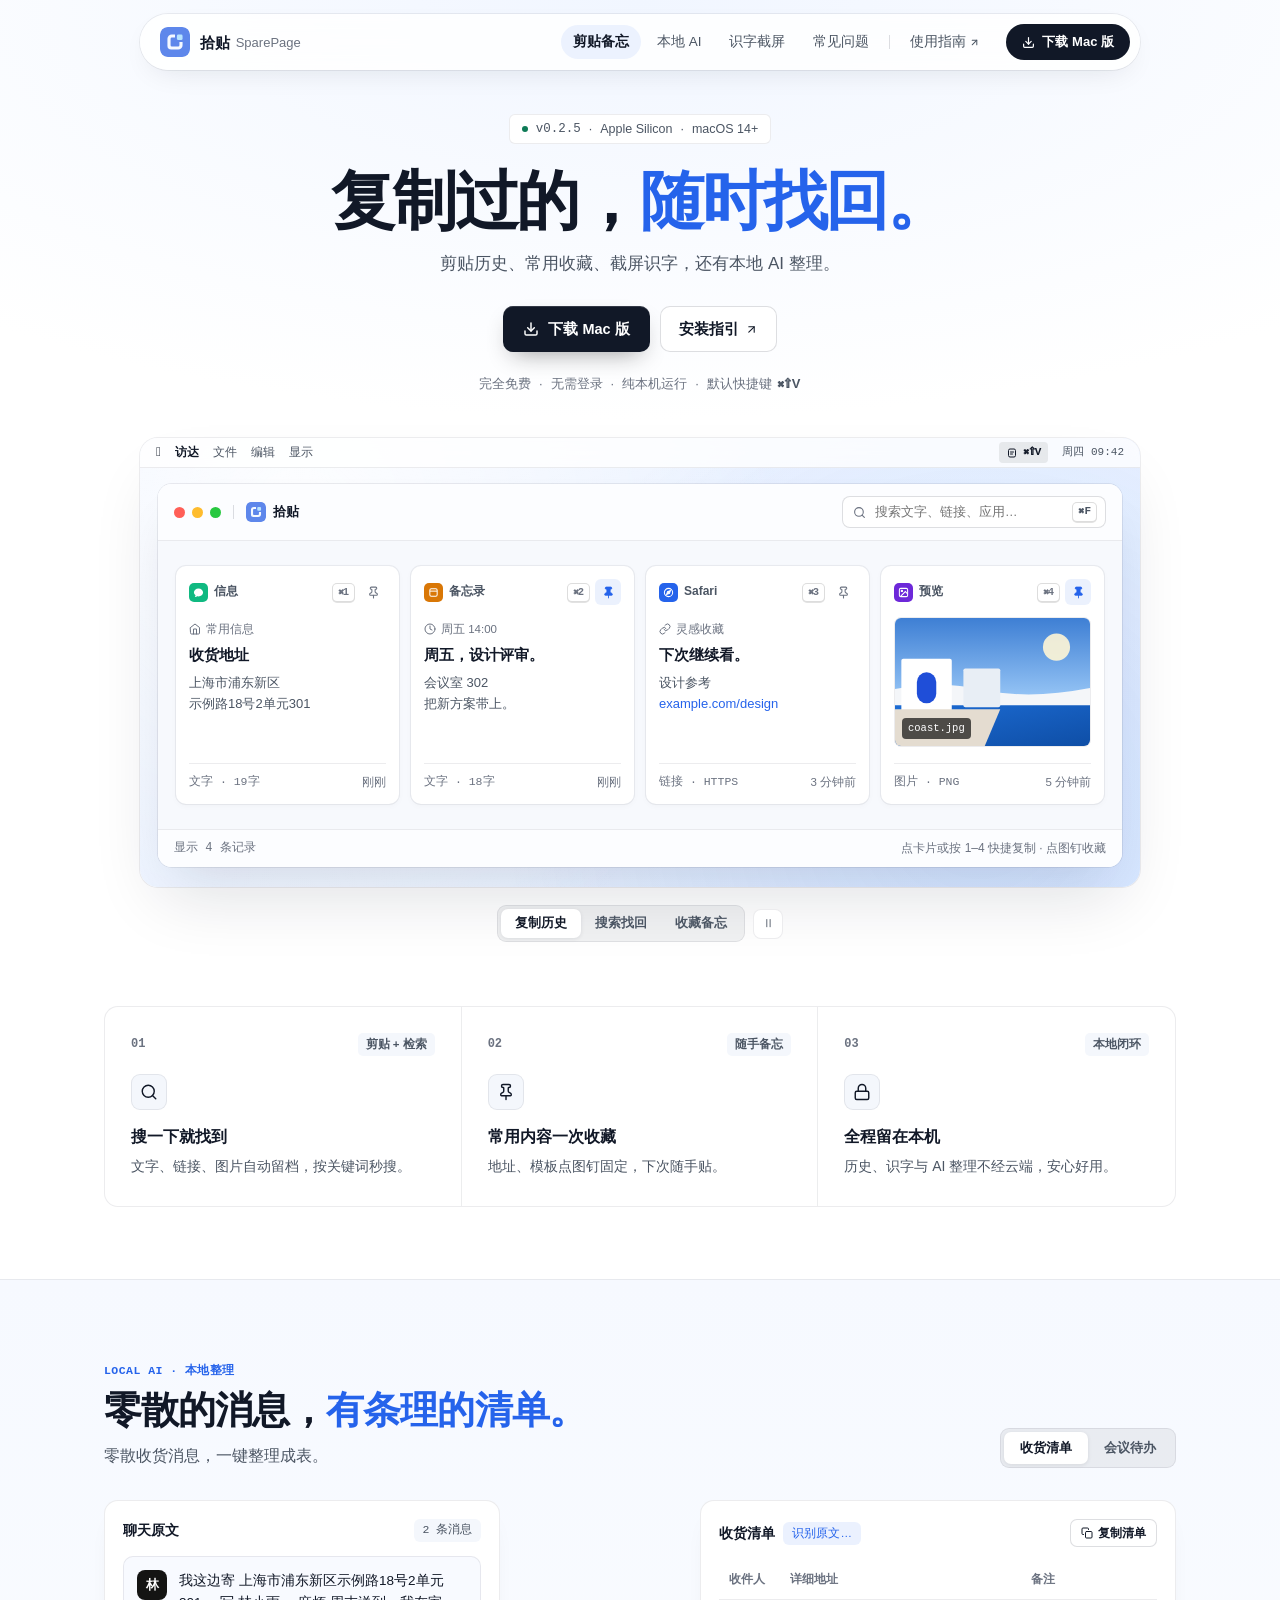
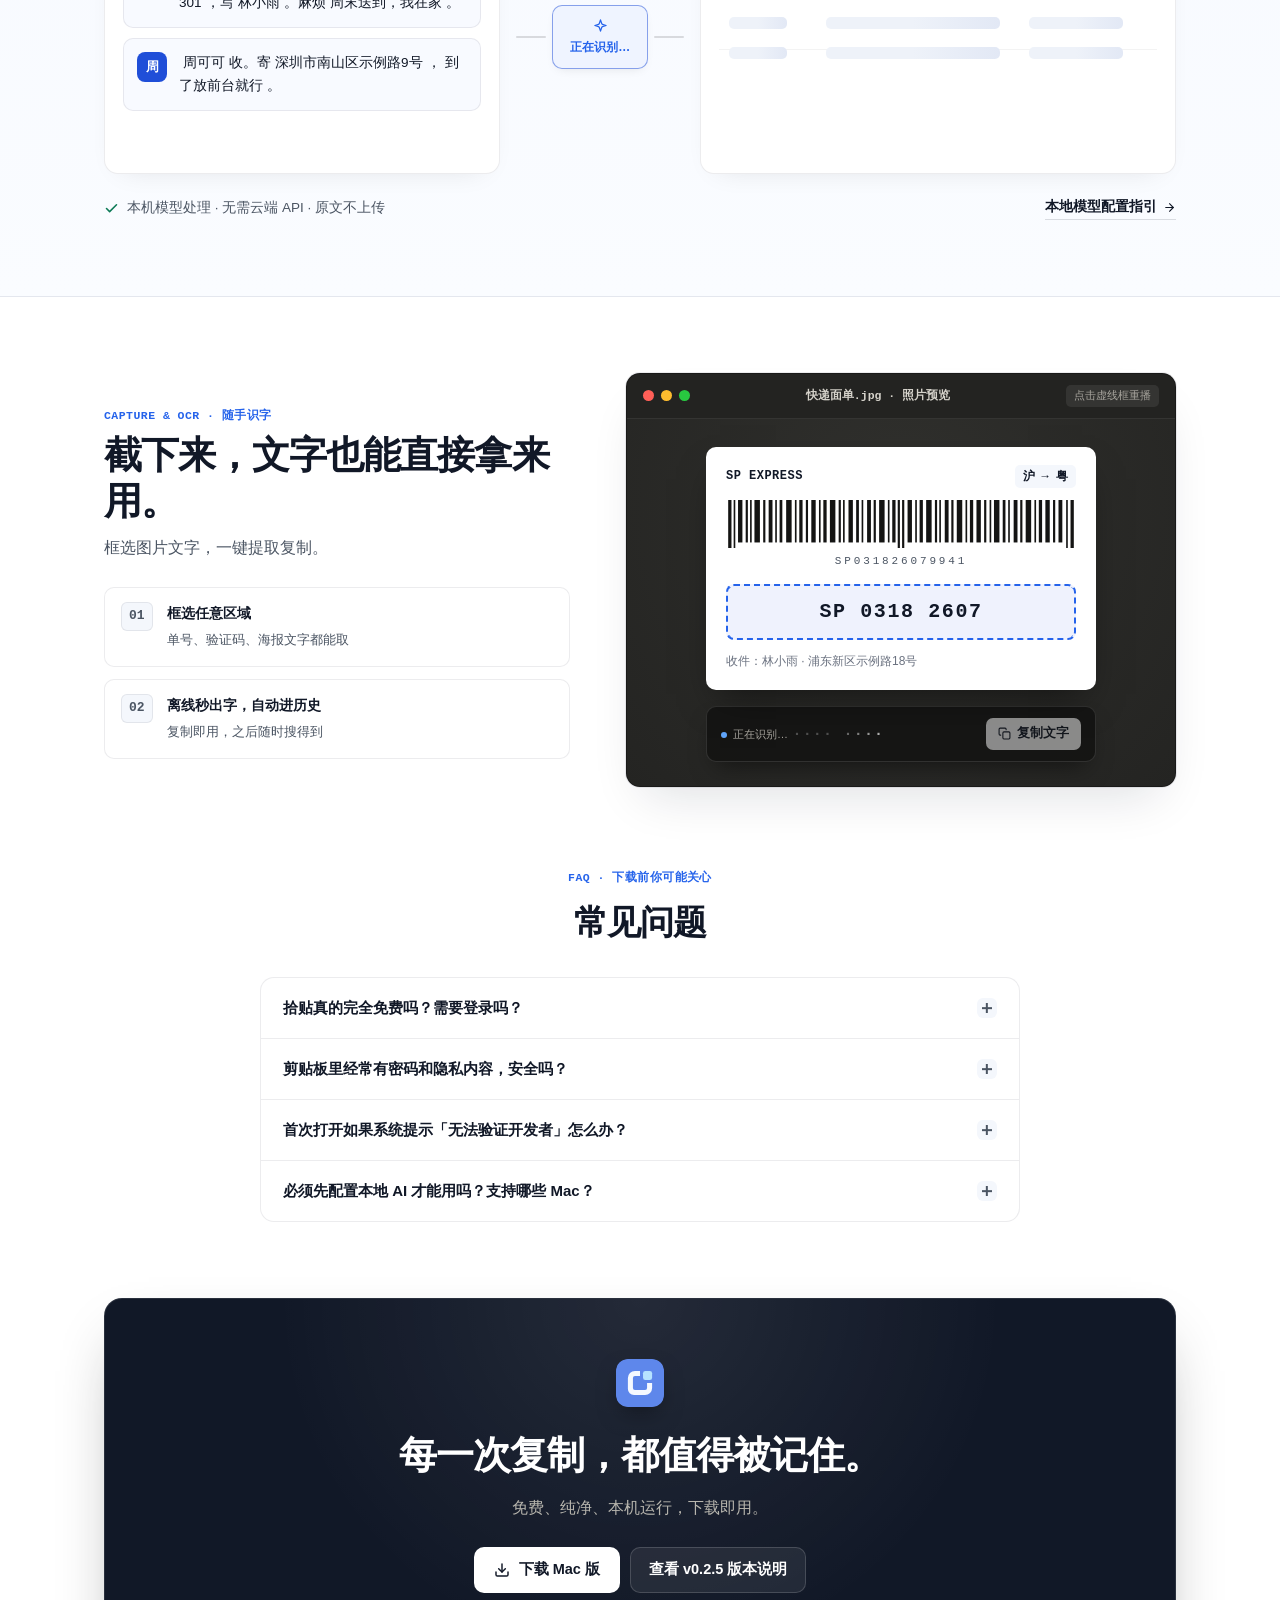
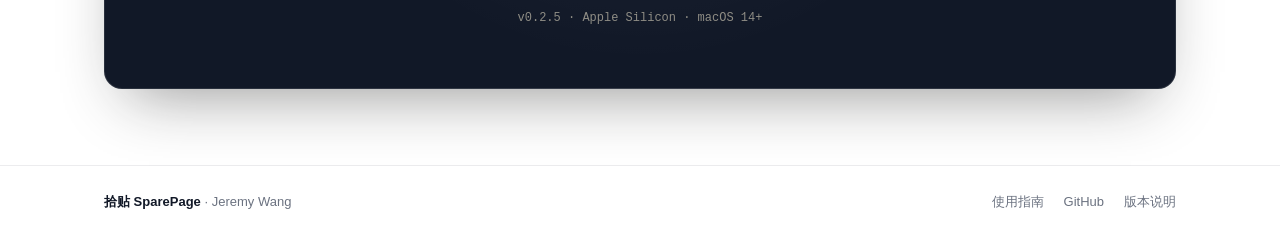
==== commit c81faf98: "Polish navbar alignment, hero CTA copy, and shortcut hint" ====
--- a/docs/index.html
+++ b/docs/index.html
@@ -9,7 +9,7 @@
     content="拾贴是一款免费的 Mac 剪贴板与随手备忘录。找回复制过的文字、链接、图片，收藏常用内容，也能接入本地 AI 整理信息。"
   />
   <link rel="icon" type="image/svg+xml" href="assets/brand/logo.svg" />
-  <link rel="stylesheet" href="styles.css?v=14" />
+  <link rel="stylesheet" href="styles.css?v=15" />
 </head>
 <body>
   <!-- Floating Frosted Pill Header -> Full-Width Docked Bar on Scroll -->
@@ -88,8 +88,7 @@
                 <polyline points="7 10 12 15 17 10" />
                 <line x1="12" y1="15" x2="12" y2="3" />
               </svg>
-              <span>免费下载 Mac 版</span>
-              <span class="btn-ext mono">.dmg</span>
+              <span>下载 Mac 版</span>
             </a>
 
             <a
@@ -113,10 +112,7 @@
             <span class="sep">·</span>
             <span>纯本机运行</span>
             <span class="sep desktop-only">·</span>
-            <span class="key-callout desktop-only">
-              <kbd>⌘</kbd><kbd>⇧</kbd><kbd>V</kbd>
-              <span>随时呼出</span>
-            </span>
+            <span class="key-callout desktop-only">默认快捷键 <span class="shortcut-inline">⌘⇧V</span></span>
           </div>
         </div>
 
@@ -779,8 +775,7 @@
                 <polyline points="7 10 12 15 17 10" />
                 <line x1="12" y1="15" x2="12" y2="3" />
               </svg>
-              <span>免费下载 Mac 版</span>
-              <span class="btn-ext mono">.dmg</span>
+              <span>下载 Mac 版</span>
             </a>
             <a
               class="btn-cta-ghost"
--- a/docs/styles.css
+++ b/docs/styles.css
@@ -106,14 +106,13 @@
   max-width: 1000px;
   height: 100%;
   margin: 0 auto;
-  display: grid;
-  grid-template-columns: 1fr auto 1fr;
-  align-items: center;
-  gap: 12px;
+  display: flex;
+  align-items: center;
+  gap: 14px;
 }
 
 .brand {
-  justify-self: start;
+  margin-right: auto;
   display: inline-flex;
   align-items: center;
   gap: 10px;
@@ -147,7 +146,6 @@
 }
 
 .nav-links {
-  justify-self: center;
   display: flex;
   align-items: center;
   gap: 4px;
@@ -188,7 +186,7 @@
 }
 
 .nav-actions {
-  justify-self: end;
+  flex-shrink: 0;
 }
 
 .btn-nav-download {
@@ -333,17 +331,24 @@
   justify-content: center;
   flex-wrap: wrap;
   gap: 8px;
-  font-size: 12.5px;
+  font-size: 13px;
   color: var(--ink-muted);
 }
 
 .key-callout {
   display: inline-flex;
   align-items: center;
-  gap: 4px;
-}
-
-.key-callout kbd,
+  gap: 5px;
+}
+
+.shortcut-inline {
+  font-family: -apple-system, BlinkMacSystemFont, "SF Pro Text", "PingFang SC", sans-serif;
+  font-size: 13px;
+  font-weight: 600;
+  color: var(--ink-secondary);
+  letter-spacing: 0.04em;
+}
+
 .card-shortcut,
 .kbd-hint {
   display: inline-flex;
